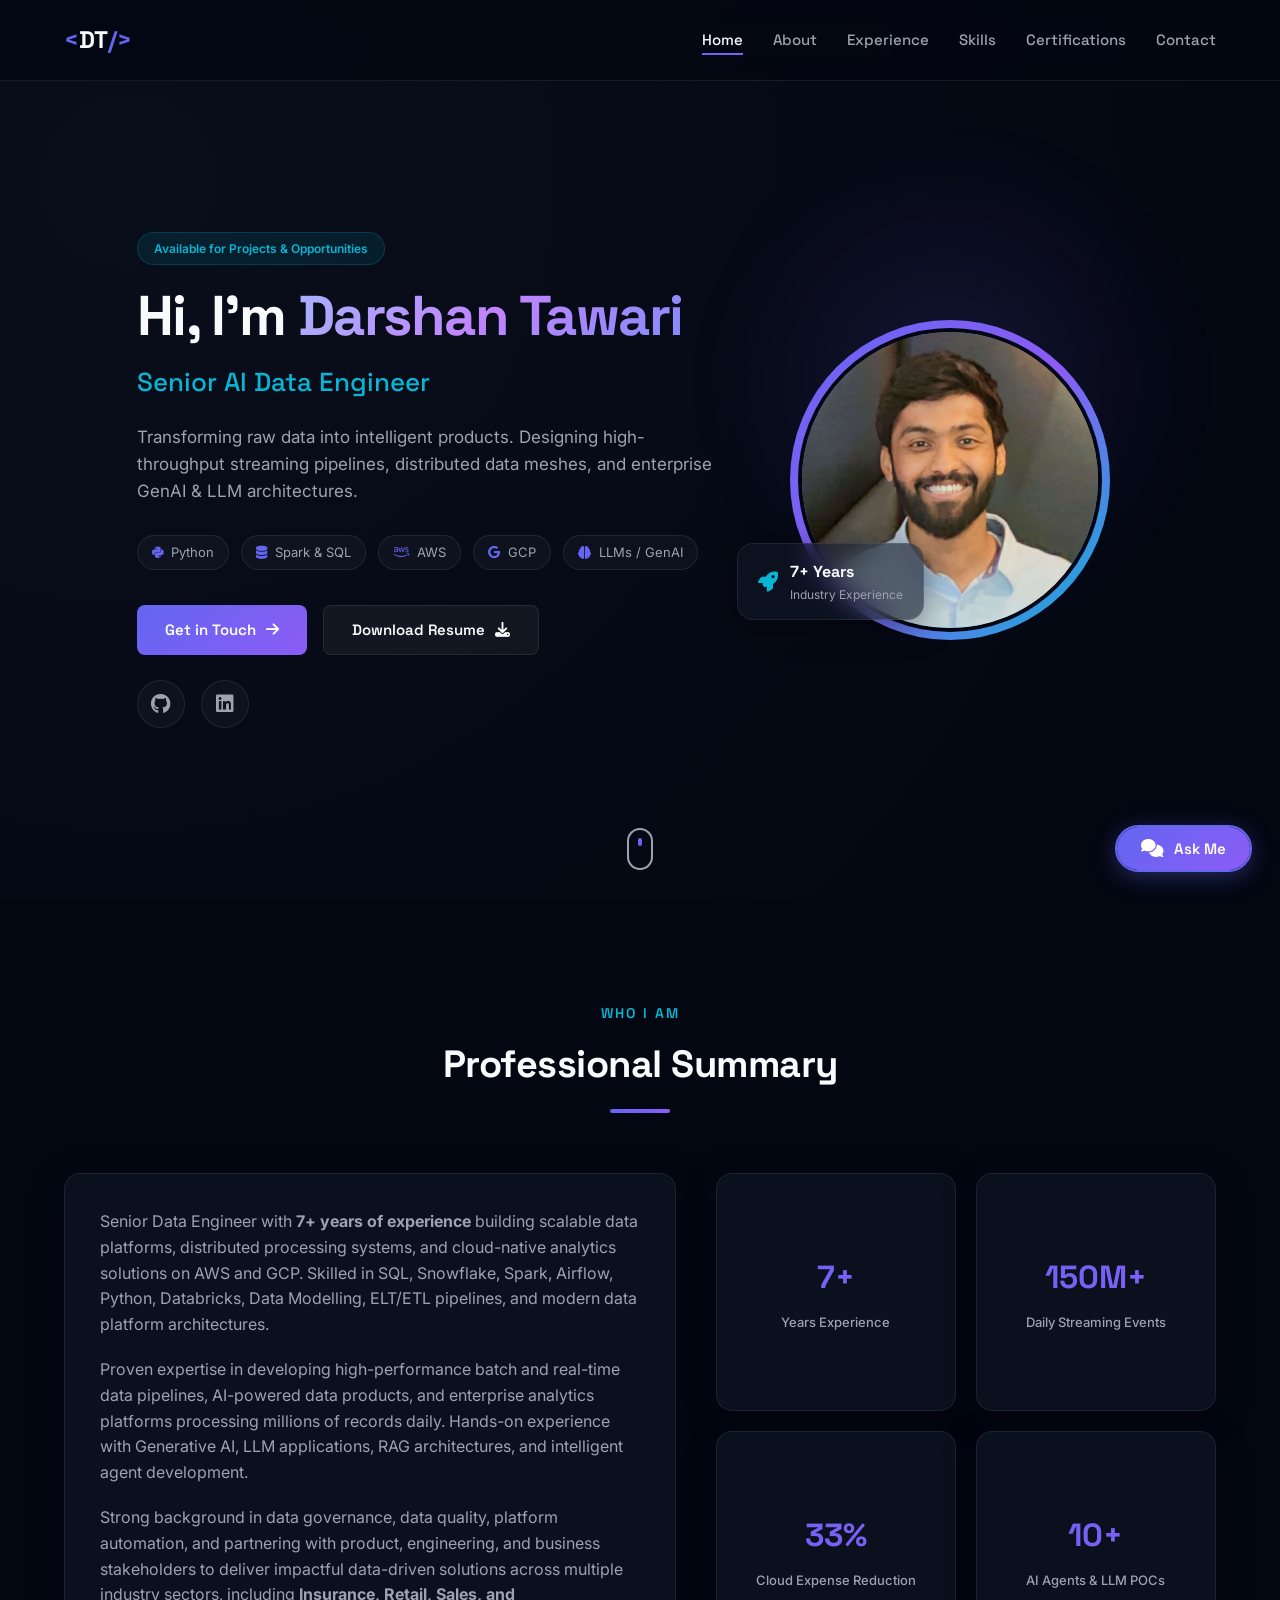
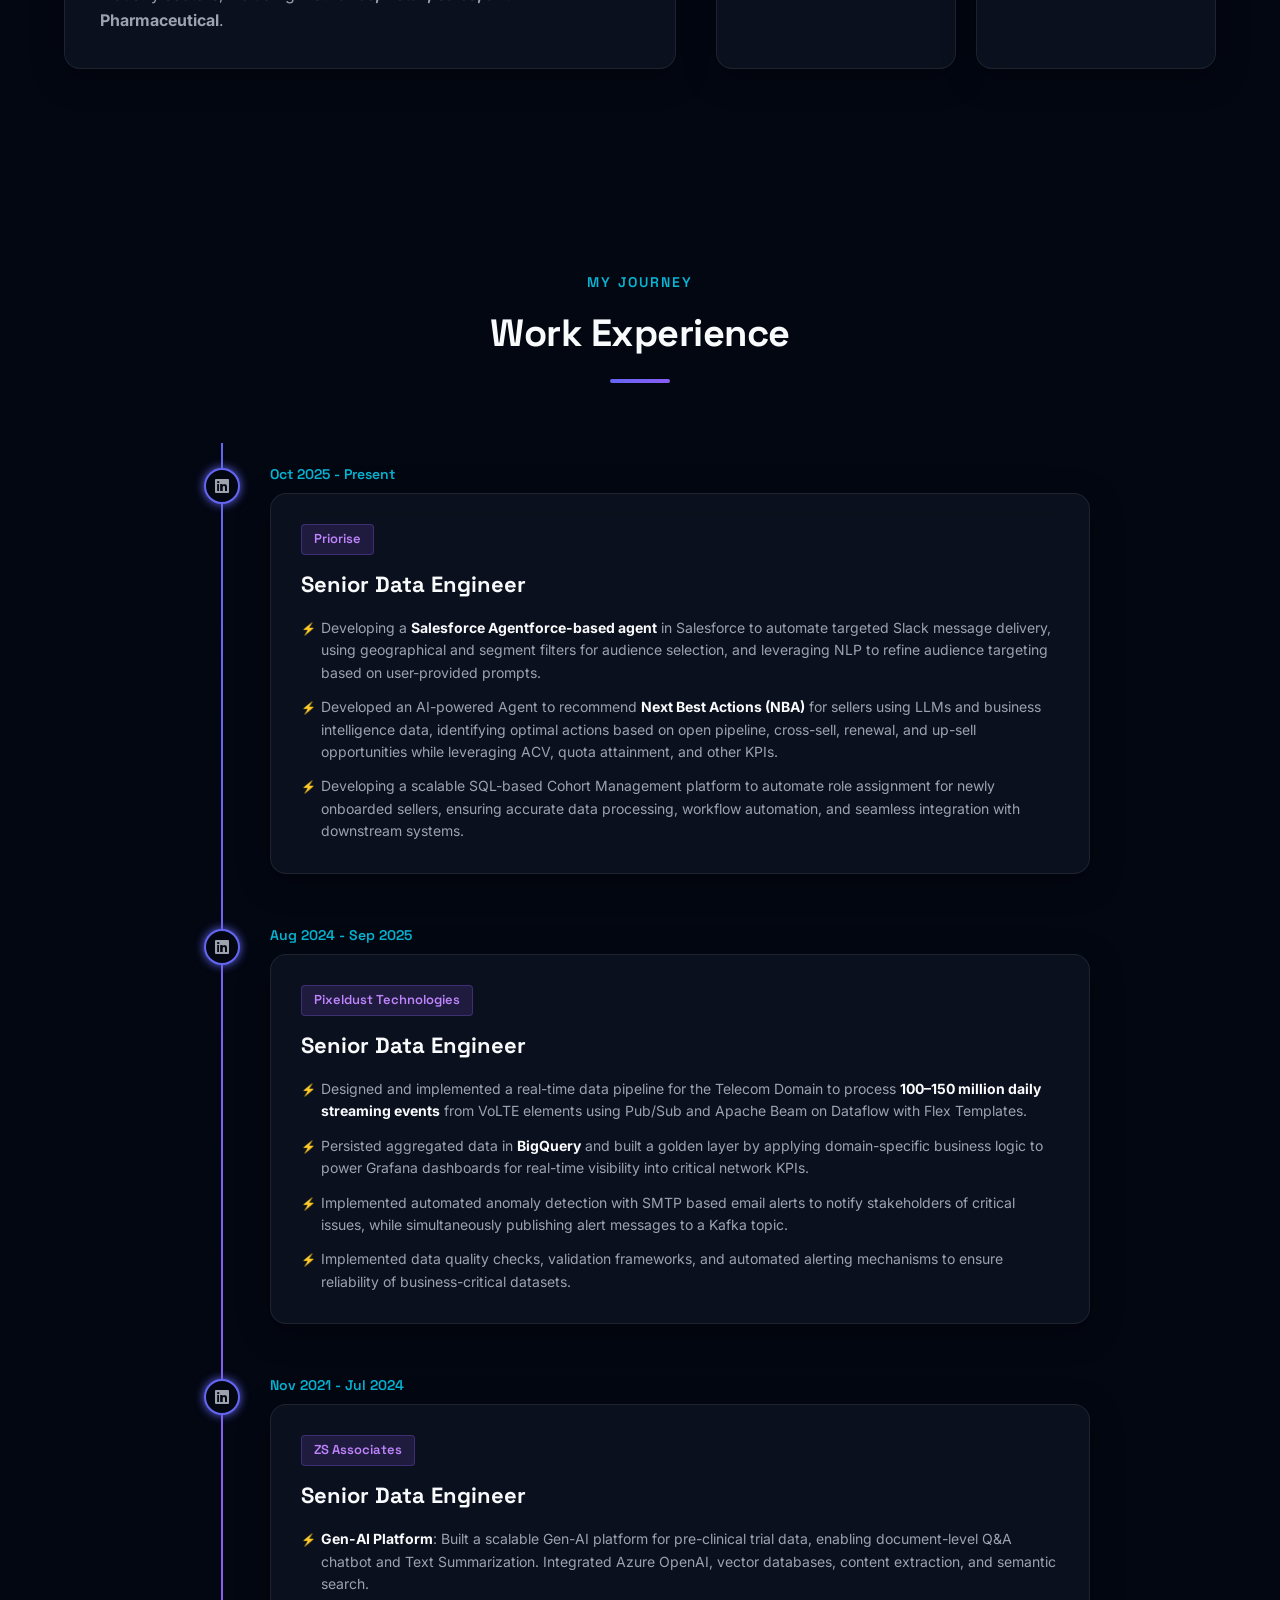
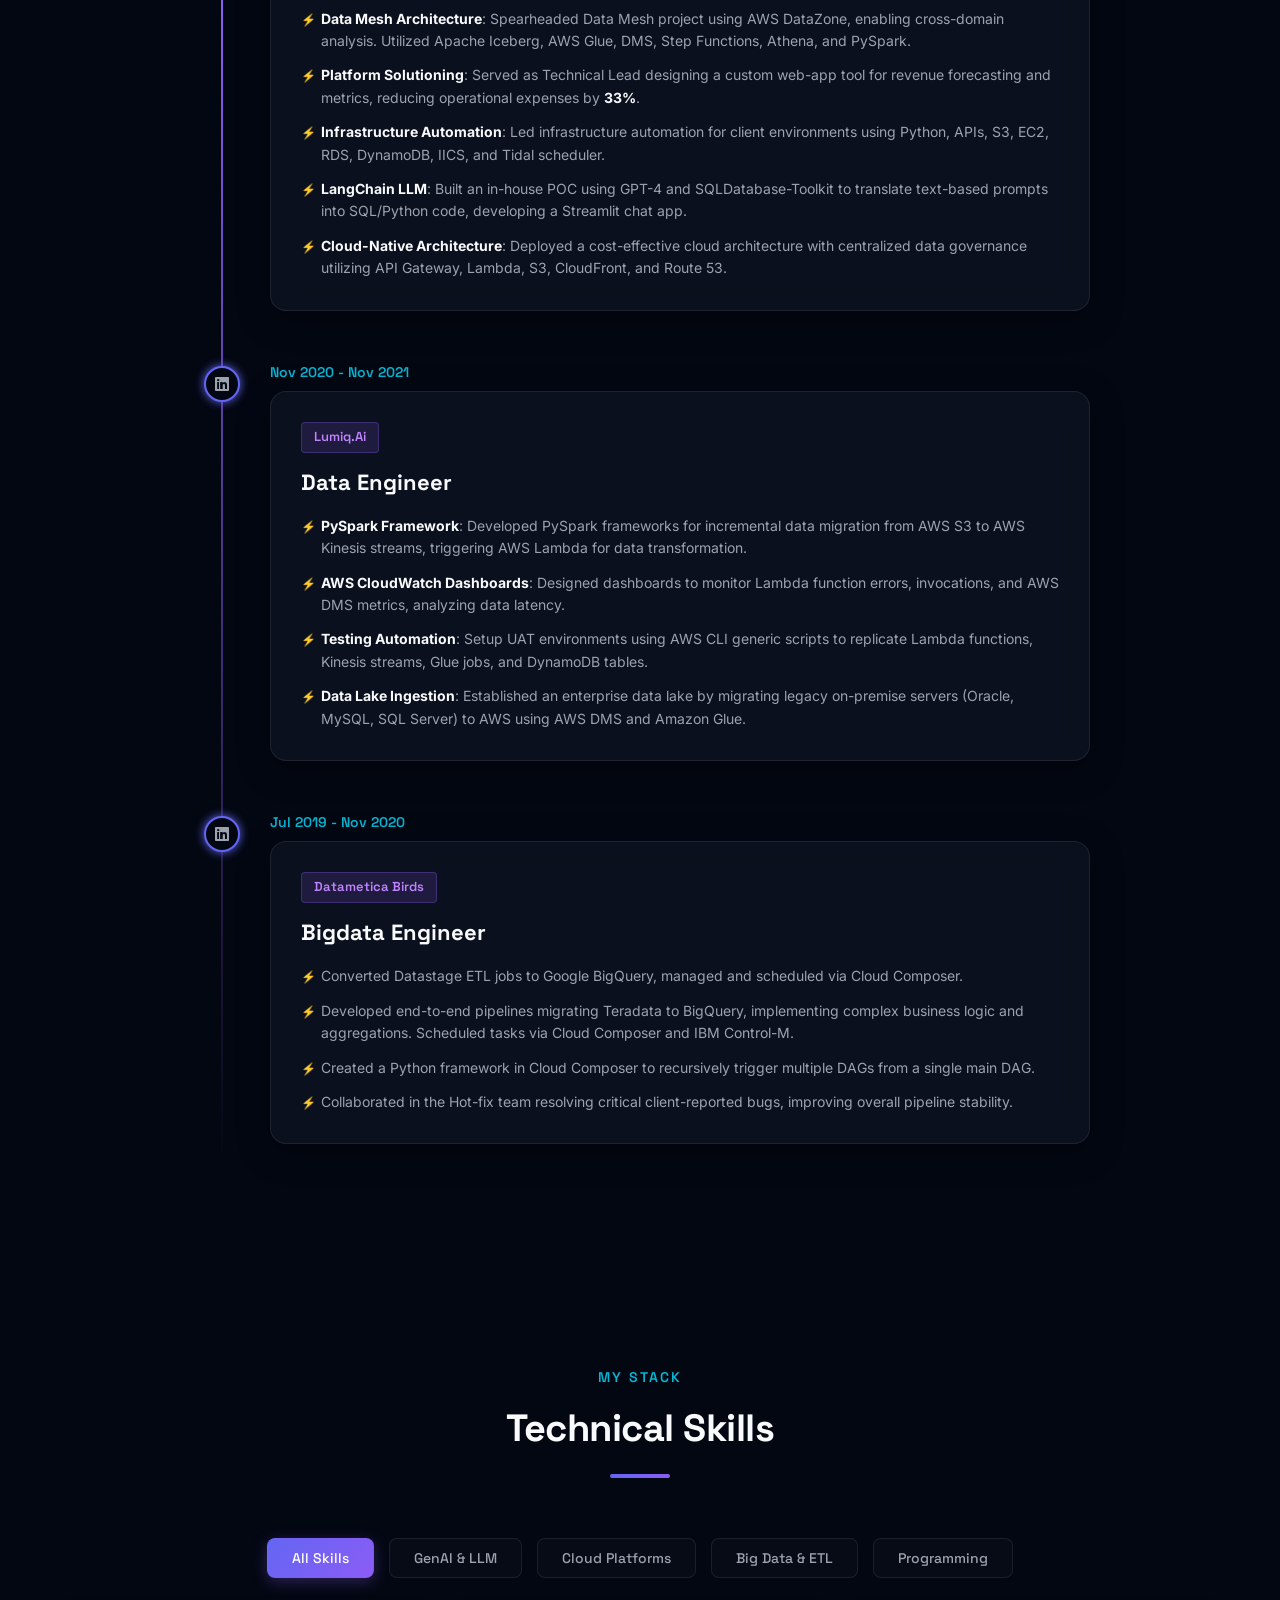
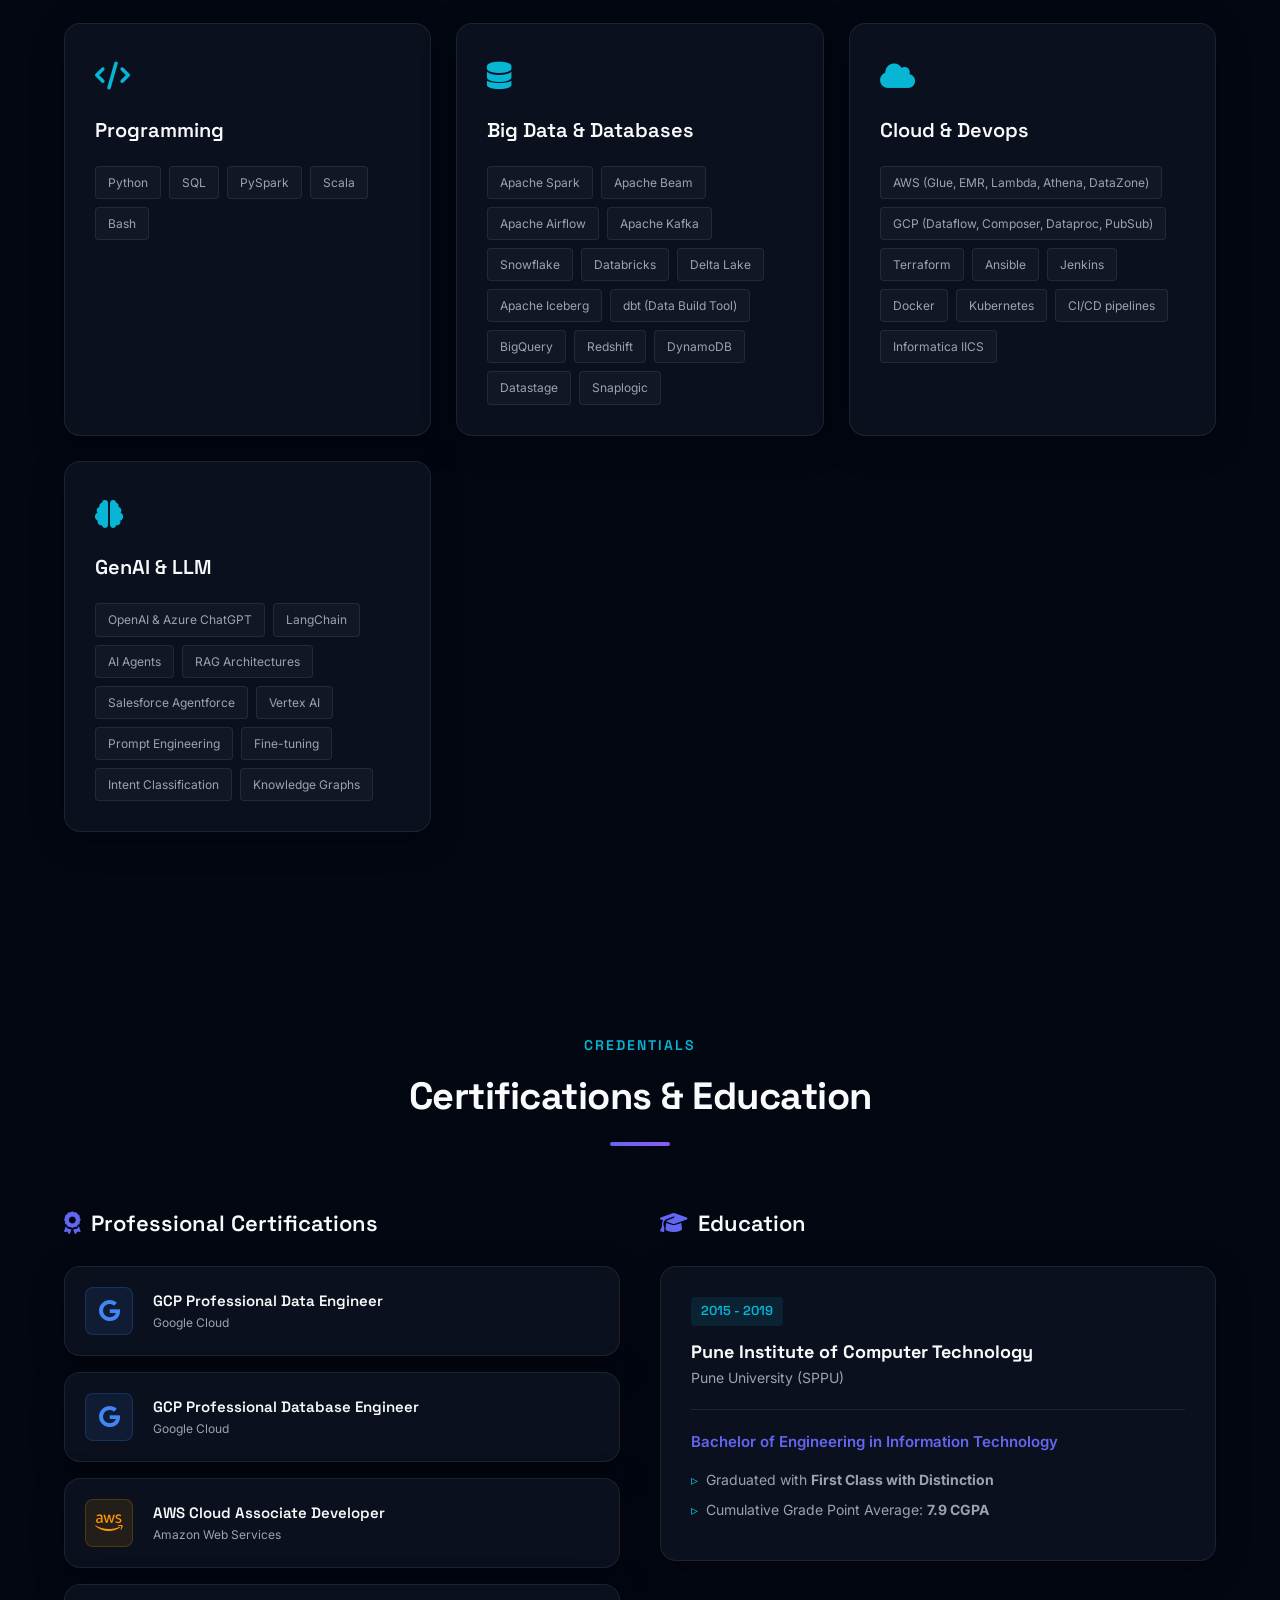
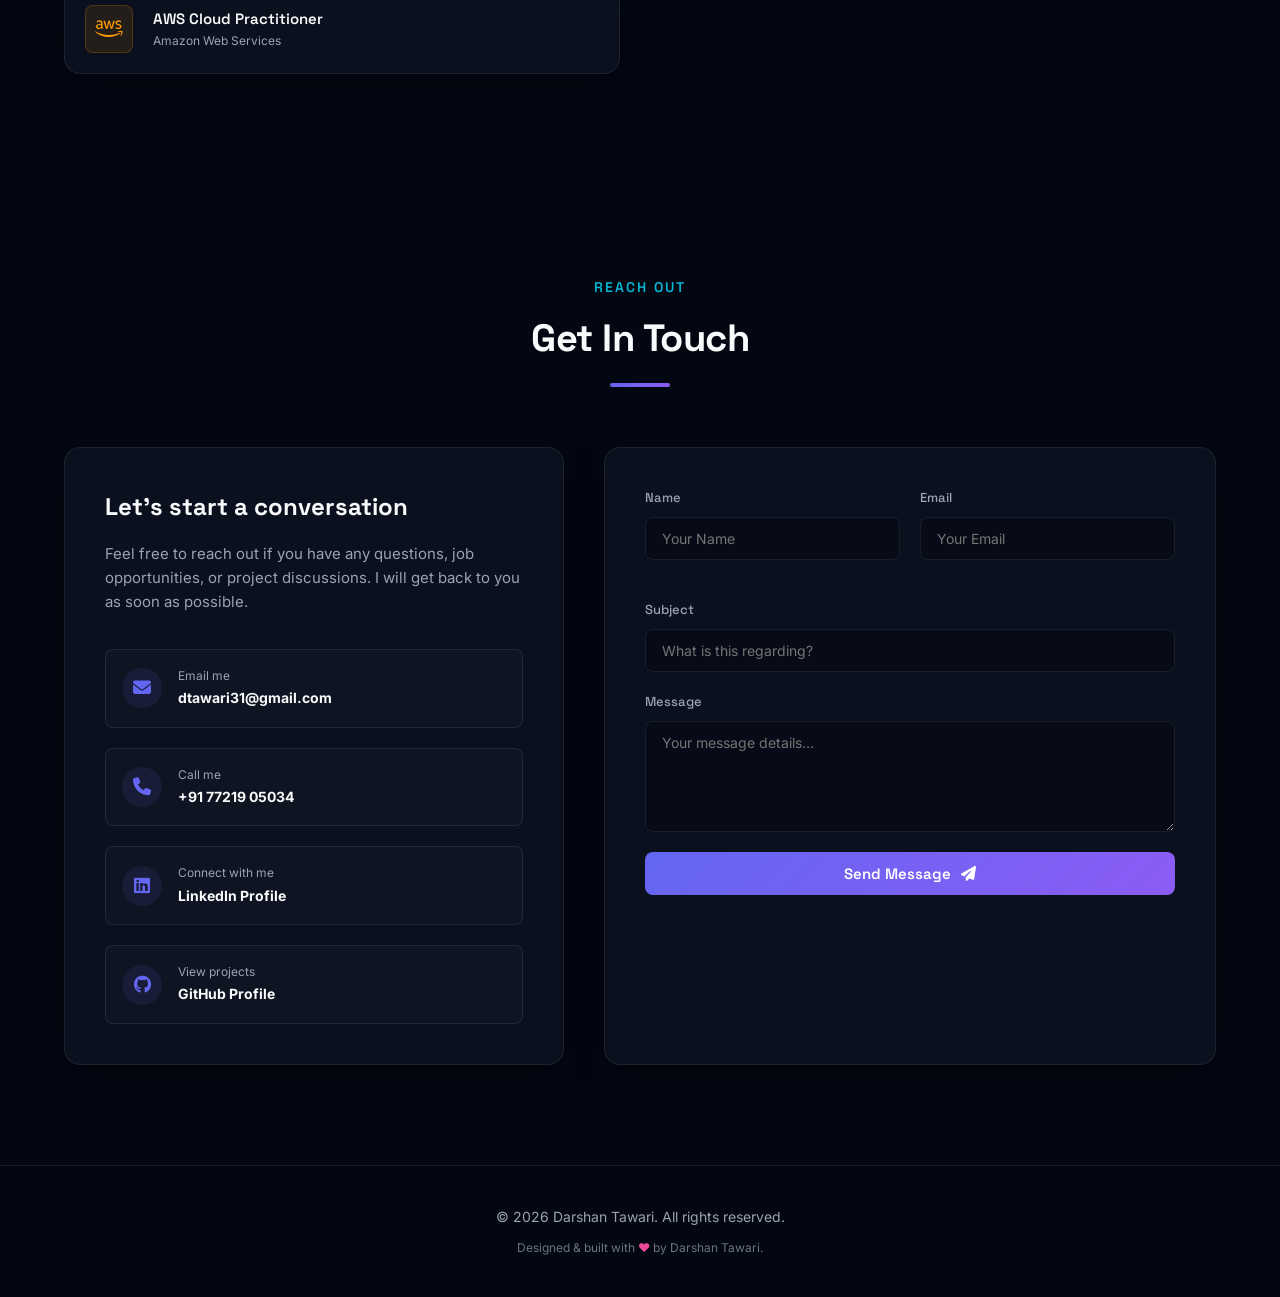
==== index.html @ ae44f12f "feat: Replace timeline dots with animated circular LinkedIn company links" ====
<!DOCTYPE html>
<html lang="en">
<head>
    <meta charset="UTF-8">
    <meta name="viewport" content="width=device-width, initial-scale=1.0">
    <meta name="description" content="Darshan Tawari - Senior AI Data Engineer portfolio. Specialized in Spark, SQL, Python, AWS, GCP, GenAI, and LLMs with 7+ years of experience.">
    <title>Darshan Tawari | Senior AI Data Engineer</title>
    <link rel="stylesheet" href="style.css">
    <!-- Google Fonts -->
    <link href="https://fonts.googleapis.com/css2?family=Space+Grotesk:wght@400;500;600;700&family=Inter:wght@300;400;500;600;700&display=swap" rel="stylesheet">
    <!-- Font Awesome Icons -->
    <link rel="stylesheet" href="https://cdnjs.cloudflare.com/ajax/libs/font-awesome/6.4.0/css/all.min.css">
</head>
<body class="dark-theme">
    <!-- Navigation -->
    <nav class="navbar" id="navbar">
        <div class="container nav-container">
            <a href="#home" class="logo">
                <span class="logo-accent">&lt;</span>DT<span class="logo-accent"> /&gt;</span>
            </a>
            <div class="nav-menu" id="navMenu">
                <ul class="nav-links">
                    <li><a href="#home" class="nav-link active">Home</a></li>
                    <li><a href="#about" class="nav-link">About</a></li>
                    <li><a href="#experience" class="nav-link">Experience</a></li>
                    <li><a href="#skills" class="nav-link">Skills</a></li>
                    <li><a href="#certifications" class="nav-link">Certifications</a></li>
                    <li><a href="#contact" class="nav-link">Contact</a></li>
                </ul>
            </div>
            <button class="mobile-nav-toggle" id="mobileNavToggle" aria-label="Toggle Navigation">
                <i class="fas fa-bars"></i>
            </button>
        </div>
    </nav>

    <!-- Hero Section -->
    <header id="home" class="hero-section">
        <div class="hero-bg-glow"></div>
        <div class="container hero-grid">
            <div class="hero-info">
                <span class="badge">Available for Projects & Opportunities</span>
                <h1 class="hero-title">
                    Hi, I'm <span class="gradient-text">Darshan Tawari</span>
                </h1>
                <h2 class="hero-subtitle">Senior AI Data Engineer</h2>
                <p class="hero-tagline">
                    Transforming raw data into intelligent products. Designing high-throughput streaming pipelines, distributed data meshes, and enterprise GenAI & LLM architectures.
                </p>
                <div class="tech-stack-ticker">
                    <span class="ticker-item"><i class="fab fa-python"></i> Python</span>
                    <span class="ticker-item"><i class="fas fa-database"></i> Spark & SQL</span>
                    <span class="ticker-item"><i class="fab fa-aws"></i> AWS</span>
                    <span class="ticker-item"><i class="fab fa-google"></i> GCP</span>
                    <span class="ticker-item"><i class="fas fa-brain"></i> LLMs / GenAI</span>
                </div>
                <div class="hero-actions">
                    <a href="#contact" class="btn btn-primary">Get in Touch <i class="fas fa-arrow-right"></i></a>
                    <a href="Darshan_Senior_Data_Engineer_Resume.pdf" class="btn btn-secondary" download>
                        Download Resume <i class="fas fa-download"></i>
                    </a>
                </div>
                <div class="hero-socials">
                    <a href="https://github.com/darshant31-dev" target="_blank" rel="noopener" aria-label="GitHub"><i class="fab fa-github"></i></a>
                    <a href="https://www.linkedin.com/in/dtawari31/" target="_blank" rel="noopener" aria-label="LinkedIn"><i class="fab fa-linkedin"></i></a>
                </div>
            </div>
            <div class="hero-visual">
                <div class="profile-image-container">
                    <div class="glowing-ring"></div>
                    <img src="Photo.jpg" alt="Darshan Tawari Profile Photo" class="profile-photo" onerror="this.style.display='none'; this.nextElementSibling.style.display='flex';">
                    <div class="profile-fallback" style="display:none;">
                        <span>DT</span>
                    </div>
                </div>
                <div class="stats-mini-card glass-card">
                    <i class="fas fa-rocket text-cyan"></i>
                    <div>
                        <h4>7+ Years</h4>
                        <p>Industry Experience</p>
                    </div>
                </div>
            </div>
        </div>
        <div class="scroll-indicator">
            <a href="#about" aria-label="Scroll Down">
                <span class="mouse">
                    <span class="wheel"></span>
                </span>
            </a>
        </div>
    </header>

    <!-- Summary / Stats Section -->
    <section id="about" class="section about-section">
        <div class="container">
            <div class="section-header">
                <span class="section-subtitle">Who I Am</span>
                <h2 class="section-title">Professional Summary</h2>
                <div class="underline"></div>
            </div>
            
            <div class="about-grid">
                <div class="about-text glass-card">
                    <p>
                        Senior Data Engineer with <strong>7+ years of experience</strong> building scalable data platforms, distributed processing systems, and cloud-native analytics solutions on AWS and GCP. Skilled in SQL, Snowflake, Spark, Airflow, Python, Databricks, Data Modelling, ELT/ETL pipelines, and modern data platform architectures.
                    </p>
                    <p>
                        Proven expertise in developing high-performance batch and real-time data pipelines, AI-powered data products, and enterprise analytics platforms processing millions of records daily. Hands-on experience with Generative AI, LLM applications, RAG architectures, and intelligent agent development.
                    </p>
                    <p>
                        Strong background in data governance, data quality, platform automation, and partnering with product, engineering, and business stakeholders to deliver impactful data-driven solutions across multiple industry sectors, including <strong>Insurance, Retail, Sales, and Pharmaceutical</strong>.
                    </p>
                </div>
                
                <div class="stats-grid">
                    <div class="stat-card glass-card">
                        <h3>7+</h3>
                        <p>Years Experience</p>
                    </div>
                    <div class="stat-card glass-card">
                        <h3>150M+</h3>
                        <p>Daily Streaming Events</p>
                    </div>
                    <div class="stat-card glass-card">
                        <h3>33%</h3>
                        <p>Cloud Expense Reduction</p>
                    </div>
                    <div class="stat-card glass-card">
                        <h3>10+</h3>
                        <p>AI Agents & LLM POCs</p>
                    </div>
                </div>
            </div>
        </div>
    </section>

    <!-- Chatbot moved to floating widget -->

    <!-- Experience Section -->
    <section id="experience" class="section experience-section">
        <div class="container">
            <div class="section-header">
                <span class="section-subtitle">My Journey</span>
                <h2 class="section-title">Work Experience</h2>
                <div class="underline"></div>
            </div>

            <div class="timeline">
                <!-- Timeline Item 1 -->
                <div class="timeline-item">
                    <a href="https://www.linkedin.com/company/letspriorise/" target="_blank" rel="noopener" class="timeline-dot-linkedin" aria-label="Priorise LinkedIn">
                        <i class="fab fa-linkedin"></i>
                    </a>
                    <div class="timeline-date">Oct 2025 - Present</div>
                    <div class="timeline-content glass-card">
                        <span class="company-badge">Priorise</span>
                        <h3 class="role-title">Senior Data Engineer</h3>
                        <ul class="role-highlights">
                            <li>Developing a <strong>Salesforce Agentforce-based agent</strong> in Salesforce to automate targeted Slack message delivery, using geographical and segment filters for audience selection, and leveraging NLP to refine audience targeting based on user-provided prompts.</li>
                            <li>Developed an AI-powered Agent to recommend <strong>Next Best Actions (NBA)</strong> for sellers using LLMs and business intelligence data, identifying optimal actions based on open pipeline, cross-sell, renewal, and up-sell opportunities while leveraging ACV, quota attainment, and other KPIs.</li>
                            <li>Developing a scalable SQL-based Cohort Management platform to automate role assignment for newly onboarded sellers, ensuring accurate data processing, workflow automation, and seamless integration with downstream systems.</li>
                        </ul>
                    </div>
                </div>

                <!-- Timeline Item 2 -->
                <div class="timeline-item">
                    <a href="https://www.linkedin.com/company/pixeldust-tech/" target="_blank" rel="noopener" class="timeline-dot-linkedin" aria-label="Pixeldust Technologies LinkedIn">
                        <i class="fab fa-linkedin"></i>
                    </a>
                    <div class="timeline-date">Aug 2024 - Sep 2025</div>
                    <div class="timeline-content glass-card">
                        <span class="company-badge">Pixeldust Technologies</span>
                        <h3 class="role-title">Senior Data Engineer</h3>
                        <ul class="role-highlights">
                            <li>Designed and implemented a real-time data pipeline for the Telecom Domain to process <strong>100–150 million daily streaming events</strong> from VoLTE elements using Pub/Sub and Apache Beam on Dataflow with Flex Templates.</li>
                            <li>Persisted aggregated data in <strong>BigQuery</strong> and built a golden layer by applying domain-specific business logic to power Grafana dashboards for real-time visibility into critical network KPIs.</li>
                            <li>Implemented automated anomaly detection with SMTP based email alerts to notify stakeholders of critical issues, while simultaneously publishing alert messages to a Kafka topic.</li>
                            <li>Implemented data quality checks, validation frameworks, and automated alerting mechanisms to ensure reliability of business-critical datasets.</li>
                        </ul>
                    </div>
                </div>

                <!-- Timeline Item 3 -->
                <div class="timeline-item">
                    <a href="https://www.linkedin.com/company/zs-associates/" target="_blank" rel="noopener" class="timeline-dot-linkedin" aria-label="ZS Associates LinkedIn">
                        <i class="fab fa-linkedin"></i>
                    </a>
                    <div class="timeline-date">Nov 2021 - Jul 2024</div>
                    <div class="timeline-content glass-card">
                        <span class="company-badge">ZS Associates</span>
                        <h3 class="role-title">Senior Data Engineer</h3>
                        <ul class="role-highlights">
                            <li><strong>Gen-AI Platform</strong>: Built a scalable Gen-AI platform for pre-clinical trial data, enabling document-level Q&A chatbot and Text Summarization. Integrated Azure OpenAI, vector databases, content extraction, and semantic search.</li>
                            <li><strong>Data Mesh Architecture</strong>: Spearheaded Data Mesh project using AWS DataZone, enabling cross-domain analysis. Utilized Apache Iceberg, AWS Glue, DMS, Step Functions, Athena, and PySpark.</li>
                            <li><strong>Platform Solutioning</strong>: Served as Technical Lead designing a custom web-app tool for revenue forecasting and metrics, reducing operational expenses by <strong>33%</strong>.</li>
                            <li><strong>Infrastructure Automation</strong>: Led infrastructure automation for client environments using Python, APIs, S3, EC2, RDS, DynamoDB, IICS, and Tidal scheduler.</li>
                            <li><strong>LangChain LLM</strong>: Built an in-house POC using GPT-4 and SQLDatabase-Toolkit to translate text-based prompts into SQL/Python code, developing a Streamlit chat app.</li>
                            <li><strong>Cloud-Native Architecture</strong>: Deployed a cost-effective cloud architecture with centralized data governance utilizing API Gateway, Lambda, S3, CloudFront, and Route 53.</li>
                        </ul>
                    </div>
                </div>

                <!-- Timeline Item 4 -->
                <div class="timeline-item">
                    <a href="https://www.linkedin.com/company/lumiqai/" target="_blank" rel="noopener" class="timeline-dot-linkedin" aria-label="Lumiq.Ai LinkedIn">
                        <i class="fab fa-linkedin"></i>
                    </a>
                    <div class="timeline-date">Nov 2020 - Nov 2021</div>
                    <div class="timeline-content glass-card">
                        <span class="company-badge">Lumiq.Ai</span>
                        <h3 class="role-title">Data Engineer</h3>
                        <ul class="role-highlights">
                            <li><strong>PySpark Framework</strong>: Developed PySpark frameworks for incremental data migration from AWS S3 to AWS Kinesis streams, triggering AWS Lambda for data transformation.</li>
                            <li><strong>AWS CloudWatch Dashboards</strong>: Designed dashboards to monitor Lambda function errors, invocations, and AWS DMS metrics, analyzing data latency.</li>
                            <li><strong>Testing Automation</strong>: Setup UAT environments using AWS CLI generic scripts to replicate Lambda functions, Kinesis streams, Glue jobs, and DynamoDB tables.</li>
                            <li><strong>Data Lake Ingestion</strong>: Established an enterprise data lake by migrating legacy on-premise servers (Oracle, MySQL, SQL Server) to AWS using AWS DMS and Amazon Glue.</li>
                        </ul>
                    </div>
                </div>

                <!-- Timeline Item 5 -->
                <div class="timeline-item">
                    <a href="https://www.linkedin.com/company/datametica-birds/" target="_blank" rel="noopener" class="timeline-dot-linkedin" aria-label="Datametica Birds LinkedIn">
                        <i class="fab fa-linkedin"></i>
                    </a>
                    <div class="timeline-date">Jul 2019 - Nov 2020</div>
                    <div class="timeline-content glass-card">
                        <span class="company-badge">Datametica Birds</span>
                        <h3 class="role-title">Bigdata Engineer</h3>
                        <ul class="role-highlights">
                            <li>Converted Datastage ETL jobs to Google BigQuery, managed and scheduled via Cloud Composer.</li>
                            <li>Developed end-to-end pipelines migrating Teradata to BigQuery, implementing complex business logic and aggregations. Scheduled tasks via Cloud Composer and IBM Control-M.</li>
                            <li>Created a Python framework in Cloud Composer to recursively trigger multiple DAGs from a single main DAG.</li>
                            <li>Collaborated in the Hot-fix team resolving critical client-reported bugs, improving overall pipeline stability.</li>
                        </ul>
                    </div>
                </div>
            </div>
        </div>
    </section>

    <!-- Skills Section -->
    <section id="skills" class="section skills-section">
        <div class="container">
            <div class="section-header">
                <span class="section-subtitle">My Stack</span>
                <h2 class="section-title">Technical Skills</h2>
                <div class="underline"></div>
            </div>

            <!-- Tab Buttons -->
            <div class="skills-tab-nav">
                <button class="tab-btn active" data-tab="all">All Skills</button>
                <button class="tab-btn" data-tab="genai">GenAI & LLM</button>
                <button class="tab-btn" data-tab="cloud">Cloud Platforms</button>
                <button class="tab-btn" data-tab="bigdata">Big Data & ETL</button>
                <button class="tab-btn" data-tab="programming">Programming</button>
            </div>

            <!-- Skills Grid -->
            <div class="skills-tab-content">
                <!-- Group 1: Programming -->
                <div class="skill-category-card glass-card" data-category="programming">
                    <div class="card-icon"><i class="fas fa-code"></i></div>
                    <h3>Programming</h3>
                    <div class="skill-tags">
                        <span class="skill-tag">Python</span>
                        <span class="skill-tag">SQL</span>
                        <span class="skill-tag">PySpark</span>
                        <span class="skill-tag">Scala</span>
                        <span class="skill-tag">Bash</span>
                    </div>
                </div>

                <!-- Group 2: Big Data & ETL -->
                <div class="skill-category-card glass-card" data-category="bigdata">
                    <div class="card-icon"><i class="fas fa-database"></i></div>
                    <h3>Big Data & Databases</h3>
                    <div class="skill-tags">
                        <span class="skill-tag">Apache Spark</span>
                        <span class="skill-tag">Apache Beam</span>
                        <span class="skill-tag">Apache Airflow</span>
                        <span class="skill-tag">Apache Kafka</span>
                        <span class="skill-tag">Snowflake</span>
                        <span class="skill-tag">Databricks</span>
                        <span class="skill-tag">Delta Lake</span>
                        <span class="skill-tag">Apache Iceberg</span>
                        <span class="skill-tag">dbt (Data Build Tool)</span>
                        <span class="skill-tag">BigQuery</span>
                        <span class="skill-tag">Redshift</span>
                        <span class="skill-tag">DynamoDB</span>
                        <span class="skill-tag">Datastage</span>
                        <span class="skill-tag">Snaplogic</span>
                    </div>
                </div>

                <!-- Group 3: Cloud Platforms -->
                <div class="skill-category-card glass-card" data-category="cloud">
                    <div class="card-icon"><i class="fas fa-cloud"></i></div>
                    <h3>Cloud & Devops</h3>
                    <div class="skill-tags">
                        <span class="skill-tag">AWS (Glue, EMR, Lambda, Athena, DataZone)</span>
                        <span class="skill-tag">GCP (Dataflow, Composer, Dataproc, PubSub)</span>
                        <span class="skill-tag">Terraform</span>
                        <span class="skill-tag">Ansible</span>
                        <span class="skill-tag">Jenkins</span>
                        <span class="skill-tag">Docker</span>
                        <span class="skill-tag">Kubernetes</span>
                        <span class="skill-tag">CI/CD pipelines</span>
                        <span class="skill-tag">Informatica IICS</span>
                    </div>
                </div>

                <!-- Group 4: GenAI & LLM -->
                <div class="skill-category-card glass-card" data-category="genai">
                    <div class="card-icon"><i class="fas fa-brain"></i></div>
                    <h3>GenAI & LLM</h3>
                    <div class="skill-tags">
                        <span class="skill-tag">OpenAI & Azure ChatGPT</span>
                        <span class="skill-tag">LangChain</span>
                        <span class="skill-tag">AI Agents</span>
                        <span class="skill-tag">RAG Architectures</span>
                        <span class="skill-tag">Salesforce Agentforce</span>
                        <span class="skill-tag">Vertex AI</span>
                        <span class="skill-tag">Prompt Engineering</span>
                        <span class="skill-tag">Fine-tuning</span>
                        <span class="skill-tag">Intent Classification</span>
                        <span class="skill-tag">Knowledge Graphs</span>
                    </div>
                </div>
            </div>
        </div>
    </section>

    <!-- Certifications & Education Section -->
    <section id="certifications" class="section cert-edu-section">
        <div class="container">
            <div class="section-header">
                <span class="section-subtitle">Credentials</span>
                <h2 class="section-title">Certifications & Education</h2>
                <div class="underline"></div>
            </div>

            <div class="cert-edu-grid">
                <!-- Certifications Column -->
                <div class="cert-column">
                    <h3 class="sub-title"><i class="fas fa-award"></i> Professional Certifications</h3>
                    <div class="cert-list">
                        <div class="cert-item glass-card">
                            <div class="cert-icon-wrapper gcp">
                                <i class="fab fa-google"></i>
                            </div>
                            <div class="cert-info">
                                <h4>GCP Professional Data Engineer</h4>
                                <p>Google Cloud</p>
                            </div>
                        </div>
                        <div class="cert-item glass-card">
                            <div class="cert-icon-wrapper gcp">
                                <i class="fab fa-google"></i>
                            </div>
                            <div class="cert-info">
                                <h4>GCP Professional Database Engineer</h4>
                                <p>Google Cloud</p>
                            </div>
                        </div>
                        <div class="cert-item glass-card">
                            <div class="cert-icon-wrapper aws">
                                <i class="fab fa-aws"></i>
                            </div>
                            <div class="cert-info">
                                <h4>AWS Cloud Associate Developer</h4>
                                <p>Amazon Web Services</p>
                            </div>
                        </div>
                        <div class="cert-item glass-card">
                            <div class="cert-icon-wrapper aws">
                                <i class="fab fa-aws"></i>
                            </div>
                            <div class="cert-info">
                                <h4>AWS Cloud Practitioner</h4>
                                <p>Amazon Web Services</p>
                            </div>
                        </div>
                    </div>
                </div>

                <!-- Education Column -->
                <div class="edu-column">
                    <h3 class="sub-title"><i class="fas fa-graduation-cap"></i> Education</h3>
                    <div class="edu-card glass-card">
                        <div class="edu-header">
                            <span class="edu-duration">2015 - 2019</span>
                            <h4>Pune Institute of Computer Technology</h4>
                            <p class="university">Pune University (SPPU)</p>
                        </div>
                        <div class="edu-body">
                            <p class="degree">Bachelor of Engineering in Information Technology</p>
                            <ul class="edu-details">
                                <li>Graduated with <strong>First Class with Distinction</strong></li>
                                <li>Cumulative Grade Point Average: <strong>7.9 CGPA</strong></li>
                            </ul>
                        </div>
                    </div>
                </div>
            </div>
        </div>
    </section>

    <!-- Contact Section -->
    <section id="contact" class="section contact-section">
        <div class="container">
            <div class="section-header">
                <span class="section-subtitle">Reach Out</span>
                <h2 class="section-title">Get In Touch</h2>
                <div class="underline"></div>
            </div>

            <div class="contact-grid">
                <div class="contact-info-panel glass-card">
                    <h3>Let's start a conversation</h3>
                    <p>Feel free to reach out if you have any questions, job opportunities, or project discussions. I will get back to you as soon as possible.</p>
                    
                    <div class="contact-details">
                        <a href="mailto:dtawari31@gmail.com" class="contact-card-item">
                            <i class="fas fa-envelope"></i>
                            <div>
                                <span>Email me</span>
                                <strong>dtawari31@gmail.com</strong>
                            </div>
                        </a>
                        <a href="tel:+917721905034" class="contact-card-item">
                            <i class="fas fa-phone"></i>
                            <div>
                                <span>Call me</span>
                                <strong>+91 77219 05034</strong>
                            </div>
                        </a>
                        <a href="https://www.linkedin.com/in/dtawari31/" target="_blank" rel="noopener" class="contact-card-item">
                            <i class="fab fa-linkedin"></i>
                            <div>
                                <span>Connect with me</span>
                                <strong>LinkedIn Profile</strong>
                            </div>
                        </a>
                        <a href="https://github.com/darshant31-dev" target="_blank" rel="noopener" class="contact-card-item">
                            <i class="fab fa-github"></i>
                            <div>
                                <span>View projects</span>
                                <strong>GitHub Profile</strong>
                            </div>
                        </a>
                    </div>
                </div>

                <div class="contact-form-panel glass-card">
                    <form id="contactForm" action="https://formsubmit.co/dtawari31@gmail.com" method="POST">
                        <div class="form-row">
                            <div class="form-group">
                                <label for="formName">Name</label>
                                <input type="text" id="formName" name="name" required placeholder="Your Name">
                            </div>
                            <div class="form-group">
                                <label for="formEmail">Email</label>
                                <input type="email" id="formEmail" name="email" required placeholder="Your Email">
                            </div>
                        </div>
                        <div class="form-group">
                            <label for="formSubject">Subject</label>
                            <input type="text" id="formSubject" name="subject" required placeholder="What is this regarding?">
                        </div>
                        <div class="form-group">
                            <label for="formMessage">Message</label>
                            <textarea id="formMessage" name="message" rows="5" required placeholder="Your message details..."></textarea>
                        </div>
                        <button type="submit" class="btn btn-primary btn-submit">
                            Send Message <i class="fas fa-paper-plane"></i>
                        </button>
                    </form>
                </div>
            </div>
        </div>
    </section>

    <!-- Footer -->
    <footer class="footer">
        <div class="container footer-content">
            <p>&copy; 2026 Darshan Tawari. All rights reserved.</p>
            <p class="footer-subtext">Designed & built with <span class="heart">&hearts;</span> by Darshan Tawari.</p>
        </div>
    </footer>

    <!-- Floating Chatbot Widget -->
    <div class="chatbot-widget" id="chatbotWidget">
        <button class="chatbot-trigger" id="chatbotTrigger" aria-label="Open Chatbot">
            <span class="pulse-ring"></span>
            <i class="fas fa-comments"></i>
            <span class="trigger-text">Ask Me</span>
        </button>
        
        <div class="chatbot-window glass-card" id="chatbotWindow">
            <div class="chatbot-window-header">
                <div class="agent-avatar-mini">
                    <i class="fas fa-robot"></i>
                    <span class="status-indicator online"></span>
                </div>
                <div class="agent-info-mini">
                    <h3>DT-Agent</h3>
                    <p>AI Assistant • Online</p>
                </div>
                <button class="chat-close-btn" id="chatCloseBtn" aria-label="Close Chat">&times;</button>
            </div>
            <div class="chatbot-messages" id="chatMessages">
                <div class="message system-message">
                    <p>Hello! I am Darshan's portfolio AI assistant. Ask me anything about his technical stack, work experience, or background!</p>
                </div>
            </div>
            <div class="chatbot-suggestions">
                <button class="suggest-btn" data-question="Tell me about Darshan's GenAI / LLM projects.">GenAI & LLM Projects</button>
                <button class="suggest-btn" data-question="What did he do at Priorise?">Work at Priorise</button>
                <button class="suggest-btn" data-question="What cloud platforms does he specialize in?">Cloud Stack</button>
            </div>
            <form class="chatbot-input-area" id="chatForm">
                <input type="text" id="chatInput" placeholder="Ask me anything..." autocomplete="off">
                <button type="submit" class="chat-submit-btn" aria-label="Send Message"><i class="fas fa-paper-plane"></i></button>
            </form>
        </div>
    </div>

    <!-- JavaScript code -->
    <script src="script.js"></script>
</body>
</html>
---- style.css ----
/* Design Tokens & Variables */
:root {
    --bg-darker: #030712;
    --bg-dark: #0b0f19;
    --bg-card: rgba(17, 24, 39, 0.6);
    --bg-card-hover: rgba(31, 41, 55, 0.7);
    --border-color: rgba(255, 255, 255, 0.08);
    --border-hover: rgba(99, 102, 241, 0.3);
    
    --text-primary: #f9fafb;
    --text-secondary: #9ca3af;
    --text-muted: #6b7280;
    
    --primary-indigo: #6366f1;
    --secondary-purple: #8b5cf6;
    --accent-cyan: #06b6d4;
    --accent-pink: #ec4899;
    
    --gradient-primary: linear-gradient(135deg, var(--primary-indigo), var(--secondary-purple));
    --gradient-accent: linear-gradient(135deg, var(--accent-cyan), var(--primary-indigo));
    --gradient-text: linear-gradient(135deg, #a5b4fc, #c084fc, #818cf8);
    --card-shadow: 0 8px 32px 0 rgba(0, 0, 0, 0.37);
    --transition-smooth: all 0.4s cubic-bezier(0.16, 1, 0.3, 1);
}

/* Base Styles & Resets */
* {
    margin: 0;
    padding: 0;
    box-sizing: border-box;
}

html {
    scroll-behavior: smooth;
    scroll-padding-top: 80px;
}

body {
    font-family: 'Inter', -apple-system, BlinkMacSystemFont, "Segoe UI", Roboto, Helvetica, Arial, sans-serif;
    background-color: var(--bg-darker);
    color: var(--text-primary);
    line-height: 1.6;
    overflow-x: hidden;
}

.container {
    max-width: 1200px;
    margin: 0 auto;
    padding: 0 24px;
}

/* Scrollbar Customization */
::-webkit-scrollbar {
    width: 10px;
}
::-webkit-scrollbar-track {
    background: var(--bg-darker);
}
::-webkit-scrollbar-thumb {
    background: #1f2937;
    border-radius: 5px;
}
::-webkit-scrollbar-thumb:hover {
    background: var(--primary-indigo);
}

/* Common Components */
.section {
    padding: 100px 0;
    position: relative;
}

.section-header {
    text-align: center;
    margin-bottom: 60px;
}

.section-subtitle {
    font-family: 'Space Grotesk', sans-serif;
    color: var(--accent-cyan);
    font-size: 14px;
    font-weight: 600;
    text-transform: uppercase;
    letter-spacing: 2px;
}

.section-title {
    font-family: 'Space Grotesk', sans-serif;
    font-size: 38px;
    font-weight: 700;
    margin-top: 8px;
    letter-spacing: -0.5px;
}

.underline {
    width: 60px;
    height: 4px;
    background: var(--gradient-primary);
    margin: 15px auto 0;
    border-radius: 2px;
}

.section-desc {
    max-width: 700px;
    margin: -30px auto 50px;
    text-align: center;
    color: var(--text-secondary);
    font-size: 16px;
}

/* Glassmorphism Cards */
.glass-card {
    background: var(--bg-card);
    backdrop-filter: blur(12px);
    -webkit-backdrop-filter: blur(12px);
    border: 1px solid var(--border-color);
    border-radius: 16px;
    box-shadow: var(--card-shadow);
    transition: var(--transition-smooth);
}

.glass-card:hover {
    border-color: var(--border-hover);
    transform: translateY(-5px);
    box-shadow: 0 12px 40px 0 rgba(99, 102, 241, 0.15);
}

/* Buttons */
.btn {
    display: inline-flex;
    align-items: center;
    gap: 10px;
    padding: 12px 28px;
    font-family: 'Space Grotesk', sans-serif;
    font-weight: 600;
    font-size: 15px;
    border-radius: 8px;
    text-decoration: none;
    transition: var(--transition-smooth);
    cursor: pointer;
}

.btn-primary {
    background: var(--gradient-primary);
    color: #fff;
    border: none;
}

.btn-primary:hover {
    transform: translateY(-2px);
    box-shadow: 0 8px 25px rgba(139, 92, 246, 0.4);
}

.btn-secondary {
    background: rgba(255, 255, 255, 0.05);
    color: var(--text-primary);
    border: 1px solid var(--border-color);
}

.btn-secondary:hover {
    background: rgba(255, 255, 255, 0.1);
    border-color: var(--primary-indigo);
    transform: translateY(-2px);
}

.gradient-text {
    background: var(--gradient-text);
    -webkit-background-clip: text;
    -webkit-text-fill-color: transparent;
    background-clip: text;
}

.badge {
    display: inline-block;
    padding: 6px 16px;
    font-size: 12px;
    font-weight: 600;
    border-radius: 50px;
    background: rgba(6, 182, 212, 0.1);
    border: 1px solid rgba(6, 182, 212, 0.2);
    color: var(--accent-cyan);
    margin-bottom: 20px;
}

/* Navigation Bar */
.navbar {
    position: fixed;
    top: 0;
    left: 0;
    width: 100%;
    z-index: 1000;
    background: rgba(3, 7, 18, 0.8);
    backdrop-filter: blur(12px);
    -webkit-backdrop-filter: blur(12px);
    border-bottom: 1px solid var(--border-color);
    transition: var(--transition-smooth);
}

.nav-container {
    display: flex;
    justify-content: space-between;
    align-items: center;
    height: 80px;
}

.logo {
    font-family: 'Space Grotesk', sans-serif;
    font-weight: 700;
    font-size: 24px;
    text-decoration: none;
    color: var(--text-primary);
    display: flex;
    align-items: center;
}

.logo-accent {
    color: var(--primary-indigo);
    font-weight: 800;
}

.nav-links {
    display: flex;
    list-style: none;
    gap: 30px;
}

.nav-link {
    text-decoration: none;
    color: var(--text-secondary);
    font-family: 'Space Grotesk', sans-serif;
    font-size: 15px;
    font-weight: 500;
    transition: var(--transition-smooth);
    position: relative;
    padding: 6px 0;
}

.nav-link:hover, .nav-link.active {
    color: var(--text-primary);
}

.nav-link::after {
    content: '';
    position: absolute;
    bottom: 0;
    left: 0;
    width: 0;
    height: 2px;
    background: var(--gradient-primary);
    transition: var(--transition-smooth);
}

.nav-link:hover::after, .nav-link.active::after {
    width: 100%;
}

.mobile-nav-toggle {
    display: none;
    background: none;
    border: none;
    color: var(--text-primary);
    font-size: 22px;
    cursor: pointer;
}

/* Hero Section */
.hero-section {
    min-height: 100vh;
    display: flex;
    align-items: center;
    position: relative;
    padding-top: 120px;
    padding-bottom: 60px;
    background: radial-gradient(circle at 10% 20%, rgba(17, 24, 39, 0.4) 0%, rgba(3, 7, 18, 0.8) 90%);
}

.hero-bg-glow {
    position: absolute;
    top: 20%;
    right: 10%;
    width: 400px;
    height: 400px;
    background: radial-gradient(circle, rgba(99, 102, 241, 0.15) 0%, rgba(139, 92, 246, 0.05) 50%, transparent 100%);
    border-radius: 50%;
    filter: blur(40px);
    z-index: 1;
}

.hero-grid {
    display: grid;
    grid-template-columns: 1.2fr 0.8fr;
    gap: 40px;
    align-items: center;
    position: relative;
    z-index: 2;
}

.hero-title {
    font-family: 'Space Grotesk', sans-serif;
    font-size: 56px;
    font-weight: 700;
    line-height: 1.1;
    margin-bottom: 15px;
    letter-spacing: -1.5px;
}

.hero-subtitle {
    font-family: 'Space Grotesk', sans-serif;
    font-size: 26px;
    font-weight: 500;
    color: var(--accent-cyan);
    margin-bottom: 20px;
}

.hero-tagline {
    font-size: 17px;
    color: var(--text-secondary);
    max-width: 580px;
    margin-bottom: 30px;
}

.tech-stack-ticker {
    display: flex;
    flex-wrap: wrap;
    gap: 12px;
    margin-bottom: 35px;
}

.ticker-item {
    display: flex;
    align-items: center;
    gap: 8px;
    background: rgba(255, 255, 255, 0.03);
    border: 1px solid var(--border-color);
    padding: 6px 14px;
    border-radius: 30px;
    font-size: 13px;
    color: var(--text-secondary);
    transition: var(--transition-smooth);
}

.ticker-item:hover {
    border-color: var(--border-hover);
    color: var(--text-primary);
    background: rgba(99, 102, 241, 0.05);
}

.ticker-item i {
    color: var(--primary-indigo);
}

.hero-actions {
    display: flex;
    gap: 16px;
    flex-wrap: wrap;
}

.hero-socials {
    display: flex;
    gap: 16px;
    margin-top: 25px;
}

.hero-socials a {
    width: 48px;
    height: 48px;
    border-radius: 50%;
    background: rgba(255, 255, 255, 0.03);
    border: 1px solid var(--border-color);
    color: var(--text-secondary);
    display: flex;
    justify-content: center;
    align-items: center;
    font-size: 20px;
    transition: var(--transition-smooth);
    text-decoration: none;
}

.hero-socials a:hover {
    color: #fff;
    background: rgba(99, 102, 241, 0.1);
    border-color: var(--primary-indigo);
    transform: translateY(-3px);
    box-shadow: 0 5px 15px rgba(99, 102, 241, 0.3);
}

/* Profile Photo Container with glowing effects */
.hero-visual {
    display: flex;
    justify-content: center;
    position: relative;
}

.profile-image-container {
    position: relative;
    width: 320px;
    height: 320px;
    border-radius: 50%;
    padding: 8px;
    display: flex;
    justify-content: center;
    align-items: center;
}

.glowing-ring {
    position: absolute;
    top: 0;
    left: 0;
    width: 100%;
    height: 100%;
    border-radius: 50%;
    background: linear-gradient(135deg, var(--primary-indigo), var(--secondary-purple), var(--accent-cyan));
    animation: rotateGlow 8s linear infinite;
    z-index: 1;
}

.profile-photo {
    width: 100%;
    height: 100%;
    border-radius: 50%;
    object-fit: cover;
    z-index: 2;
    background-color: var(--bg-dark);
    border: 4px solid var(--bg-darker);
}

.profile-fallback {
    width: 100%;
    height: 100%;
    border-radius: 50%;
    background: var(--gradient-primary);
    display: flex;
    justify-content: center;
    align-items: center;
    font-family: 'Space Grotesk', sans-serif;
    font-size: 72px;
    font-weight: 700;
    color: #fff;
    z-index: 2;
}

.stats-mini-card {
    position: absolute;
    bottom: 20px;
    left: -20px;
    padding: 15px 20px;
    display: flex;
    align-items: center;
    gap: 12px;
    z-index: 3;
}

.stats-mini-card h4 {
    font-family: 'Space Grotesk', sans-serif;
    font-size: 16px;
    font-weight: 700;
}

.stats-mini-card p {
    font-size: 12px;
    color: var(--text-secondary);
}

.text-cyan {
    color: var(--accent-cyan);
    font-size: 20px;
}

@keyframes rotateGlow {
    0% { transform: rotate(0deg); }
    100% { transform: rotate(360deg); }
}

.scroll-indicator {
    position: absolute;
    bottom: 30px;
    left: 50%;
    transform: translateX(-50%);
    z-index: 2;
}

.mouse {
    width: 26px;
    height: 42px;
    border: 2px solid var(--text-secondary);
    border-radius: 20px;
    display: block;
    position: relative;
}

.wheel {
    width: 4px;
    height: 8px;
    background: var(--primary-indigo);
    border-radius: 2px;
    position: absolute;
    top: 8px;
    left: 50%;
    transform: translateX(-50%);
    animation: scrollMouse 1.5s infinite;
}

@keyframes scrollMouse {
    0% { opacity: 1; transform: translate(-50%, 0); }
    100% { opacity: 0; transform: translate(-50%, 15px); }
}

/* About / Summary Section */
.about-grid {
    display: grid;
    grid-template-columns: 1.1fr 0.9fr;
    gap: 40px;
    align-items: stretch;
}

.about-text {
    padding: 35px;
    font-size: 16px;
    color: var(--text-secondary);
}

.about-text p {
    margin-bottom: 20px;
}

.about-text p:last-child {
    margin-bottom: 0;
}

.stats-grid {
    display: grid;
    grid-template-columns: 1fr 1fr;
    gap: 20px;
}

.stat-card {
    padding: 30px 20px;
    text-align: center;
    display: flex;
    flex-direction: column;
    justify-content: center;
}

.stat-card h3 {
    font-family: 'Space Grotesk', sans-serif;
    font-size: 32px;
    font-weight: 700;
    background: var(--gradient-primary);
    -webkit-background-clip: text;
    -webkit-text-fill-color: transparent;
    background-clip: text;
    margin-bottom: 8px;
}

.stat-card p {
    font-size: 13px;
    color: var(--text-secondary);
    font-weight: 500;
}

/* Floating Chatbot Widget Styles */
.chatbot-widget {
    position: fixed;
    bottom: 30px;
    right: 30px;
    z-index: 999;
    display: flex;
    flex-direction: column;
    align-items: flex-end;
}

.chatbot-trigger {
    background: var(--gradient-primary);
    border: none;
    color: #fff;
    padding: 12px 24px;
    border-radius: 50px;
    display: flex;
    align-items: center;
    gap: 10px;
    cursor: pointer;
    font-family: 'Space Grotesk', sans-serif;
    font-weight: 600;
    font-size: 15px;
    box-shadow: 0 5px 25px rgba(99, 102, 241, 0.4);
    transition: var(--transition-smooth);
    position: relative;
    outline: none;
}

.chatbot-trigger:hover {
    transform: scale(1.05) translateY(-2px);
    box-shadow: 0 8px 30px rgba(139, 92, 246, 0.5);
}

.chatbot-trigger i {
    font-size: 18px;
}

.pulse-ring {
    position: absolute;
    top: -2px;
    left: -2px;
    right: -2px;
    bottom: -2px;
    border-radius: 50px;
    border: 2px solid var(--primary-indigo);
    animation: ringPulse 2.5s infinite ease-out;
    pointer-events: none;
}

@keyframes ringPulse {
    0% { transform: scale(1); opacity: 0.8; }
    50% { opacity: 0.4; }
    100% { transform: scale(1.15); opacity: 0; }
}

.chatbot-window {
    position: absolute;
    bottom: 80px;
    right: 0;
    width: 360px;
    height: 520px;
    display: flex;
    flex-direction: column;
    overflow: hidden;
    transform: scale(0.8) translateY(30px);
    opacity: 0;
    pointer-events: none;
    transition: var(--transition-smooth);
    transform-origin: bottom right;
    border-radius: 16px;
    z-index: 1000;
}

.chatbot-widget.active .chatbot-window {
    transform: scale(1) translateY(0);
    opacity: 1;
    pointer-events: all;
}

/* Toggle Hide Trigger when Active */
.chatbot-widget.active .chatbot-trigger {
    transform: scale(0.9);
    opacity: 0;
    pointer-events: none;
}

.chatbot-window-header {
    display: flex;
    align-items: center;
    gap: 12px;
    padding: 16px 20px;
    border-bottom: 1px solid var(--border-color);
    background: rgba(17, 24, 39, 0.8);
    backdrop-filter: blur(12px);
}

.agent-avatar-mini {
    position: relative;
    width: 36px;
    height: 36px;
    background: var(--gradient-primary);
    border-radius: 50%;
    display: flex;
    justify-content: center;
    align-items: center;
    color: #fff;
    font-size: 16px;
}

.agent-info-mini h3 {
    font-family: 'Space Grotesk', sans-serif;
    font-size: 14px;
    font-weight: 600;
    line-height: 1.2;
}

.agent-info-mini p {
    font-size: 11px;
    color: var(--text-secondary);
}

.chat-close-btn {
    margin-left: auto;
    background: none;
    border: none;
    color: var(--text-secondary);
    font-size: 24px;
    cursor: pointer;
    transition: var(--transition-smooth);
    line-height: 1;
}

.chat-close-btn:hover {
    color: #fff;
    transform: scale(1.1);
}

.chatbot-messages {
    flex: 1;
    overflow-y: auto;
    padding: 20px;
    display: flex;
    flex-direction: column;
    gap: 12px;
}

.message {
    max-width: 80%;
    padding: 10px 14px;
    border-radius: 14px;
    font-size: 13.5px;
    line-height: 1.45;
    animation: messageFadeIn 0.3s ease forwards;
}

@keyframes messageFadeIn {
    from { opacity: 0; transform: translateY(10px); }
    to { opacity: 1; transform: translateY(0); }
}

.system-message {
    align-self: flex-start;
    background: rgba(255, 255, 255, 0.04);
    border: 1px solid var(--border-color);
    border-bottom-left-radius: 4px;
    color: var(--text-primary);
}

.user-message {
    align-self: flex-end;
    background: var(--gradient-primary);
    color: #fff;
    border-bottom-right-radius: 4px;
}

.agent-message {
    align-self: flex-start;
    background: rgba(99, 102, 241, 0.08);
    border: 1px solid rgba(99, 102, 241, 0.2);
    border-bottom-left-radius: 4px;
    color: var(--text-primary);
}

.agent-message strong {
    color: var(--accent-cyan);
}

.agent-message ul {
    margin-left: 15px;
    margin-top: 6px;
}

.agent-message li {
    margin-bottom: 4px;
}

.chatbot-suggestions {
    display: flex;
    flex-wrap: wrap;
    gap: 6px;
    padding: 12px 20px;
    border-top: 1px solid var(--border-color);
    background: rgba(3, 7, 18, 0.3);
}

.suggest-btn {
    background: rgba(255, 255, 255, 0.03);
    border: 1px solid var(--border-color);
    padding: 6px 12px;
    border-radius: 30px;
    font-size: 11.5px;
    color: var(--text-secondary);
    cursor: pointer;
    transition: var(--transition-smooth);
}

.suggest-btn:hover {
    background: rgba(99, 102, 241, 0.1);
    border-color: var(--primary-indigo);
    color: var(--text-primary);
}

.chatbot-input-area {
    display: flex;
    padding: 12px 20px;
    border-top: 1px solid var(--border-color);
    background: rgba(17, 24, 39, 0.8);
    gap: 8px;
}

.chatbot-input-area input {
    flex: 1;
    background: rgba(3, 7, 18, 0.5);
    border: 1px solid var(--border-color);
    border-radius: 8px;
    padding: 10px 14px;
    color: #fff;
    font-size: 13.5px;
    transition: var(--transition-smooth);
}

.chatbot-input-area input:focus {
    outline: none;
    border-color: var(--primary-indigo);
}

.chat-submit-btn {
    width: 38px;
    height: 38px;
    background: var(--gradient-primary);
    border: none;
    border-radius: 8px;
    color: #fff;
    display: flex;
    justify-content: center;
    align-items: center;
    cursor: pointer;
    transition: var(--transition-smooth);
}

.chat-submit-btn:hover {
    transform: scale(1.05);
}

/* Typing Bubble Indicator */
.typing-indicator-bubble {
    align-self: flex-start;
    background: rgba(255, 255, 255, 0.04);
    border: 1px solid var(--border-color);
    border-bottom-left-radius: 4px;
    padding: 12px 18px;
    border-radius: 16px;
    display: flex;
    align-items: center;
    gap: 4px;
}

.typing-dot {
    width: 6px;
    height: 6px;
    background: var(--text-secondary);
    border-radius: 50%;
    animation: typingPulse 1.2s infinite ease-in-out;
}

.typing-dot:nth-child(2) { animation-delay: 0.2s; }
.typing-dot:nth-child(3) { animation-delay: 0.4s; }

@keyframes typingPulse {
    0%, 100% { transform: translateY(0); opacity: 0.4; }
    50% { transform: translateY(-4px); opacity: 1; }
}

/* Experience Timeline */
.timeline {
    max-width: 900px;
    margin: 0 auto;
    position: relative;
    padding: 20px 0;
}

.timeline::before {
    content: '';
    position: absolute;
    top: 0;
    left: 31px;
    width: 2px;
    height: 100%;
    background: linear-gradient(to bottom, var(--primary-indigo) 0%, var(--secondary-purple) 50%, rgba(139, 92, 246, 0) 100%);
}

.timeline-item {
    position: relative;
    padding-left: 80px;
    margin-bottom: 50px;
}

.timeline-item:last-child {
    margin-bottom: 0;
}

.timeline-dot-linkedin {
    position: absolute;
    left: 14px;
    top: 5px;
    width: 36px;
    height: 36px;
    border-radius: 50%;
    background: var(--bg-darker);
    border: 2px solid var(--primary-indigo);
    box-shadow: 0 0 10px var(--primary-indigo);
    z-index: 5;
    display: flex;
    justify-content: center;
    align-items: center;
    color: var(--text-secondary);
    font-size: 16px;
    text-decoration: none;
    transition: var(--transition-smooth);
}

.timeline-dot-linkedin:hover {
    border-color: #0077b5; /* LinkedIn brand blue */
    box-shadow: 0 0 18px #0077b5;
    color: #fff;
    background: #0077b5;
    transform: scale(1.25) rotate(360deg);
}

.timeline-date {
    font-family: 'Space Grotesk', sans-serif;
    color: var(--accent-cyan);
    font-size: 14px;
    font-weight: 600;
    margin-bottom: 8px;
}

.timeline-content {
    padding: 30px;
}

.company-badge {
    display: inline-flex;
    align-items: center;
    gap: 8px;
    padding: 4px 12px;
    background: rgba(139, 92, 246, 0.15);
    border: 1px solid rgba(139, 92, 246, 0.3);
    color: #c084fc;
    border-radius: 4px;
    font-size: 13px;
    font-weight: 600;
    margin-bottom: 12px;
    font-family: 'Space Grotesk', sans-serif;
}

.company-linkedin {
    color: #c084fc;
    font-size: 14px;
    transition: var(--transition-smooth);
    display: inline-flex;
    align-items: center;
}

.company-linkedin:hover {
    color: #fff;
    transform: scale(1.15);
}

.role-title {
    font-family: 'Space Grotesk', sans-serif;
    font-size: 22px;
    font-weight: 700;
    margin-bottom: 15px;
}

.role-highlights {
    list-style: none;
}

.role-highlights li {
    position: relative;
    padding-left: 20px;
    margin-bottom: 12px;
    color: var(--text-secondary);
    font-size: 14px;
}

.role-highlights li:last-child {
    margin-bottom: 0;
}

.role-highlights li::before {
    content: '⚡';
    position: absolute;
    left: 0;
    top: 2px;
    font-size: 12px;
}

.role-highlights strong {
    color: var(--text-primary);
}

/* Skills Section & Tabs */
.skills-tab-nav {
    display: flex;
    justify-content: center;
    gap: 15px;
    flex-wrap: wrap;
    margin-bottom: 45px;
}

.tab-btn {
    background: rgba(255, 255, 255, 0.02);
    border: 1px solid var(--border-color);
    padding: 10px 24px;
    border-radius: 8px;
    color: var(--text-secondary);
    font-family: 'Space Grotesk', sans-serif;
    font-weight: 500;
    font-size: 14px;
    cursor: pointer;
    transition: var(--transition-smooth);
}

.tab-btn:hover {
    color: var(--text-primary);
    border-color: var(--primary-indigo);
    background: rgba(99, 102, 241, 0.05);
}

.tab-btn.active {
    background: var(--gradient-primary);
    color: #fff;
    border-color: transparent;
    box-shadow: 0 4px 15px rgba(139, 92, 246, 0.3);
}

.skills-tab-content {
    display: grid;
    grid-template-columns: repeat(auto-fit, minmax(280px, 1fr));
    gap: 25px;
}

.skill-category-card {
    padding: 30px;
    display: flex;
    flex-direction: column;
    height: 100%;
}

.card-icon {
    font-size: 28px;
    color: var(--accent-cyan);
    margin-bottom: 15px;
}

.skill-category-card h3 {
    font-family: 'Space Grotesk', sans-serif;
    font-size: 20px;
    margin-bottom: 20px;
    font-weight: 600;
}

.skill-tags {
    display: flex;
    flex-wrap: wrap;
    gap: 8px;
}

.skill-tag {
    background: rgba(255, 255, 255, 0.03);
    border: 1px solid var(--border-color);
    padding: 6px 12px;
    border-radius: 4px;
    font-size: 12px;
    color: var(--text-secondary);
    transition: var(--transition-smooth);
}

.skill-tag:hover {
    background: rgba(6, 182, 212, 0.1);
    border-color: var(--accent-cyan);
    color: #fff;
    transform: scale(1.05);
}

/* Certifications & Education Grid */
.cert-edu-grid {
    display: grid;
    grid-template-columns: 1fr 1fr;
    gap: 40px;
    align-items: start;
}

.sub-title {
    font-family: 'Space Grotesk', sans-serif;
    font-size: 22px;
    font-weight: 600;
    margin-bottom: 25px;
    display: flex;
    align-items: center;
    gap: 10px;
}

.sub-title i {
    color: var(--primary-indigo);
}

.cert-list {
    display: flex;
    flex-direction: column;
    gap: 16px;
}

.cert-item {
    display: flex;
    align-items: center;
    gap: 20px;
    padding: 20px;
}

.cert-icon-wrapper {
    width: 48px;
    height: 48px;
    border-radius: 8px;
    display: flex;
    justify-content: center;
    align-items: center;
    font-size: 22px;
}

.cert-icon-wrapper.gcp {
    background: rgba(66, 133, 244, 0.1);
    color: #4285f4;
    border: 1px solid rgba(66, 133, 244, 0.2);
}

.cert-icon-wrapper.aws {
    background: rgba(255, 153, 0, 0.1);
    color: #ff9900;
    border: 1px solid rgba(255, 153, 0, 0.2);
}

.cert-info h4 {
    font-family: 'Space Grotesk', sans-serif;
    font-size: 15px;
    font-weight: 600;
}

.cert-info p {
    font-size: 12px;
    color: var(--text-secondary);
}

.edu-card {
    padding: 30px;
}

.edu-header {
    border-bottom: 1px solid var(--border-color);
    padding-bottom: 20px;
    margin-bottom: 20px;
}

.edu-duration {
    font-family: 'Space Grotesk', sans-serif;
    color: var(--accent-cyan);
    font-size: 13px;
    font-weight: 600;
    background: rgba(6, 182, 212, 0.1);
    padding: 4px 10px;
    border-radius: 4px;
    display: inline-block;
    margin-bottom: 12px;
}

.edu-header h4 {
    font-family: 'Space Grotesk', sans-serif;
    font-size: 18px;
    font-weight: 700;
}

.edu-header .university {
    color: var(--text-secondary);
    font-size: 14px;
}

.edu-body .degree {
    font-weight: 600;
    font-size: 15px;
    margin-bottom: 15px;
    color: var(--primary-indigo);
}

.edu-details {
    list-style: none;
}

.edu-details li {
    font-size: 14px;
    color: var(--text-secondary);
    margin-bottom: 8px;
    position: relative;
    padding-left: 15px;
}

.edu-details li::before {
    content: '▹';
    position: absolute;
    left: 0;
    color: var(--accent-cyan);
}

/* Contact Section */
.contact-grid {
    display: grid;
    grid-template-columns: 0.9fr 1.1fr;
    gap: 40px;
}

.contact-info-panel {
    padding: 40px;
    display: flex;
    flex-direction: column;
}

.contact-info-panel h3 {
    font-family: 'Space Grotesk', sans-serif;
    font-size: 24px;
    margin-bottom: 15px;
}

.contact-info-panel p {
    color: var(--text-secondary);
    margin-bottom: 35px;
    font-size: 15px;
}

.contact-details {
    display: flex;
    flex-direction: column;
    gap: 20px;
}

.contact-card-item {
    display: flex;
    align-items: center;
    gap: 16px;
    text-decoration: none;
    color: var(--text-primary);
    padding: 16px;
    border-radius: 8px;
    background: rgba(255, 255, 255, 0.02);
    border: 1px solid var(--border-color);
    transition: var(--transition-smooth);
}

.contact-card-item:hover {
    background: rgba(99, 102, 241, 0.05);
    border-color: var(--primary-indigo);
    transform: translateX(5px);
}

.contact-card-item i {
    width: 40px;
    height: 40px;
    background: rgba(99, 102, 241, 0.1);
    color: var(--primary-indigo);
    border-radius: 50%;
    display: flex;
    justify-content: center;
    align-items: center;
    font-size: 18px;
}

.contact-card-item span {
    font-size: 12px;
    color: var(--text-secondary);
    display: block;
}

.contact-card-item strong {
    font-size: 14px;
}

.contact-form-panel {
    padding: 40px;
}

.form-row {
    display: grid;
    grid-template-columns: 1fr 1fr;
    gap: 20px;
    margin-bottom: 20px;
}

.form-group {
    display: flex;
    flex-direction: column;
    gap: 8px;
    margin-bottom: 20px;
}

.form-group label {
    font-family: 'Space Grotesk', sans-serif;
    font-size: 13px;
    font-weight: 500;
    color: var(--text-secondary);
}

.form-group input, .form-group textarea {
    background: rgba(3, 7, 18, 0.5);
    border: 1px solid var(--border-color);
    border-radius: 8px;
    padding: 12px 16px;
    color: #fff;
    font-size: 14px;
    font-family: 'Inter', sans-serif;
    transition: var(--transition-smooth);
}

.form-group input:focus, .form-group textarea:focus {
    outline: none;
    border-color: var(--primary-indigo);
    box-shadow: 0 0 0 2px rgba(99, 102, 241, 0.2);
}

.btn-submit {
    width: 100%;
    justify-content: center;
}

.btn-submit:disabled {
    opacity: 0.6;
    cursor: not-allowed;
    background: var(--text-muted);
    box-shadow: none;
    transform: none !important;
}

.form-message {
    padding: 12px 16px;
    border-radius: 8px;
    font-size: 14px;
    margin-top: 15px;
    display: none;
    text-align: center;
    font-weight: 500;
    animation: messageFadeIn 0.3s ease;
}

.form-message.success {
    display: block;
    background: rgba(16, 185, 129, 0.15);
    border: 1px solid rgba(16, 185, 129, 0.3);
    color: #34d399;
}

.form-message.error {
    display: block;
    background: rgba(239, 68, 68, 0.15);
    border: 1px solid rgba(239, 68, 68, 0.3);
    color: #f87171;
}

/* Footer Section */
.footer {
    padding: 40px 0;
    border-top: 1px solid var(--border-color);
    background: var(--bg-darker);
    text-align: center;
}

.footer-content {
    display: flex;
    flex-direction: column;
    gap: 10px;
}

.footer p {
    font-size: 14px;
    color: var(--text-secondary);
}

.footer-subtext {
    font-size: 12px !important;
    color: var(--text-muted) !important;
}

.heart {
    color: var(--accent-pink);
    display: inline-block;
    animation: heartbeat 1.5s infinite;
}

@keyframes heartbeat {
    0%, 100% { transform: scale(1); }
    50% { transform: scale(1.15); }
}

/* Media Queries (Responsive Design) */
@media (max-width: 992px) {
    .hero-grid {
        grid-template-columns: 1fr;
        text-align: center;
        gap: 50px;
    }
    
    .hero-info {
        display: flex;
        flex-direction: column;
        align-items: center;
    }
    
    .hero-title {
        font-size: 44px;
    }
    
    .hero-tagline {
        margin-left: auto;
        margin-right: auto;
    }
    
    .tech-stack-ticker {
        justify-content: center;
    }
    
    .hero-actions {
        justify-content: center;
    }
    
    .hero-socials {
        justify-content: center;
    }
    
    .about-grid {
        grid-template-columns: 1fr;
    }
    
    .cert-edu-grid {
        grid-template-columns: 1fr;
        gap: 50px;
    }
    
    .contact-grid {
        grid-template-columns: 1fr;
    }
}

@media (max-width: 768px) {
    .section-title {
        font-size: 30px;
    }
    
    .nav-links {
        display: none; /* Mobile menu toggling logic in JS */
        flex-direction: column;
        position: absolute;
        top: 80px;
        left: 0;
        width: 100%;
        background: rgba(3, 7, 18, 0.95);
        border-bottom: 1px solid var(--border-color);
        padding: 20px 24px;
        gap: 15px;
        box-shadow: 0 10px 15px -3px rgba(0, 0, 0, 0.3);
    }
    
    .nav-links.show {
        display: flex;
    }
    
    .mobile-nav-toggle {
        display: block;
    }
    
    .timeline::before {
        left: 17px;
    }
    
    .timeline-item {
        padding-left: 45px;
    }
    
    .timeline-dot-linkedin {
        left: -1px;
    }
    
    .form-row {
        grid-template-columns: 1fr;
        gap: 0;
    }
}

@media (max-width: 480px) {
    .profile-image-container {
        width: 250px;
        height: 250px;
    }
    
    .stats-mini-card {
        bottom: 5px;
        left: -10px;
    }
    
    .hero-title {
        font-size: 34px;
    }
    
    .hero-subtitle {
        font-size: 20px;
    }
}
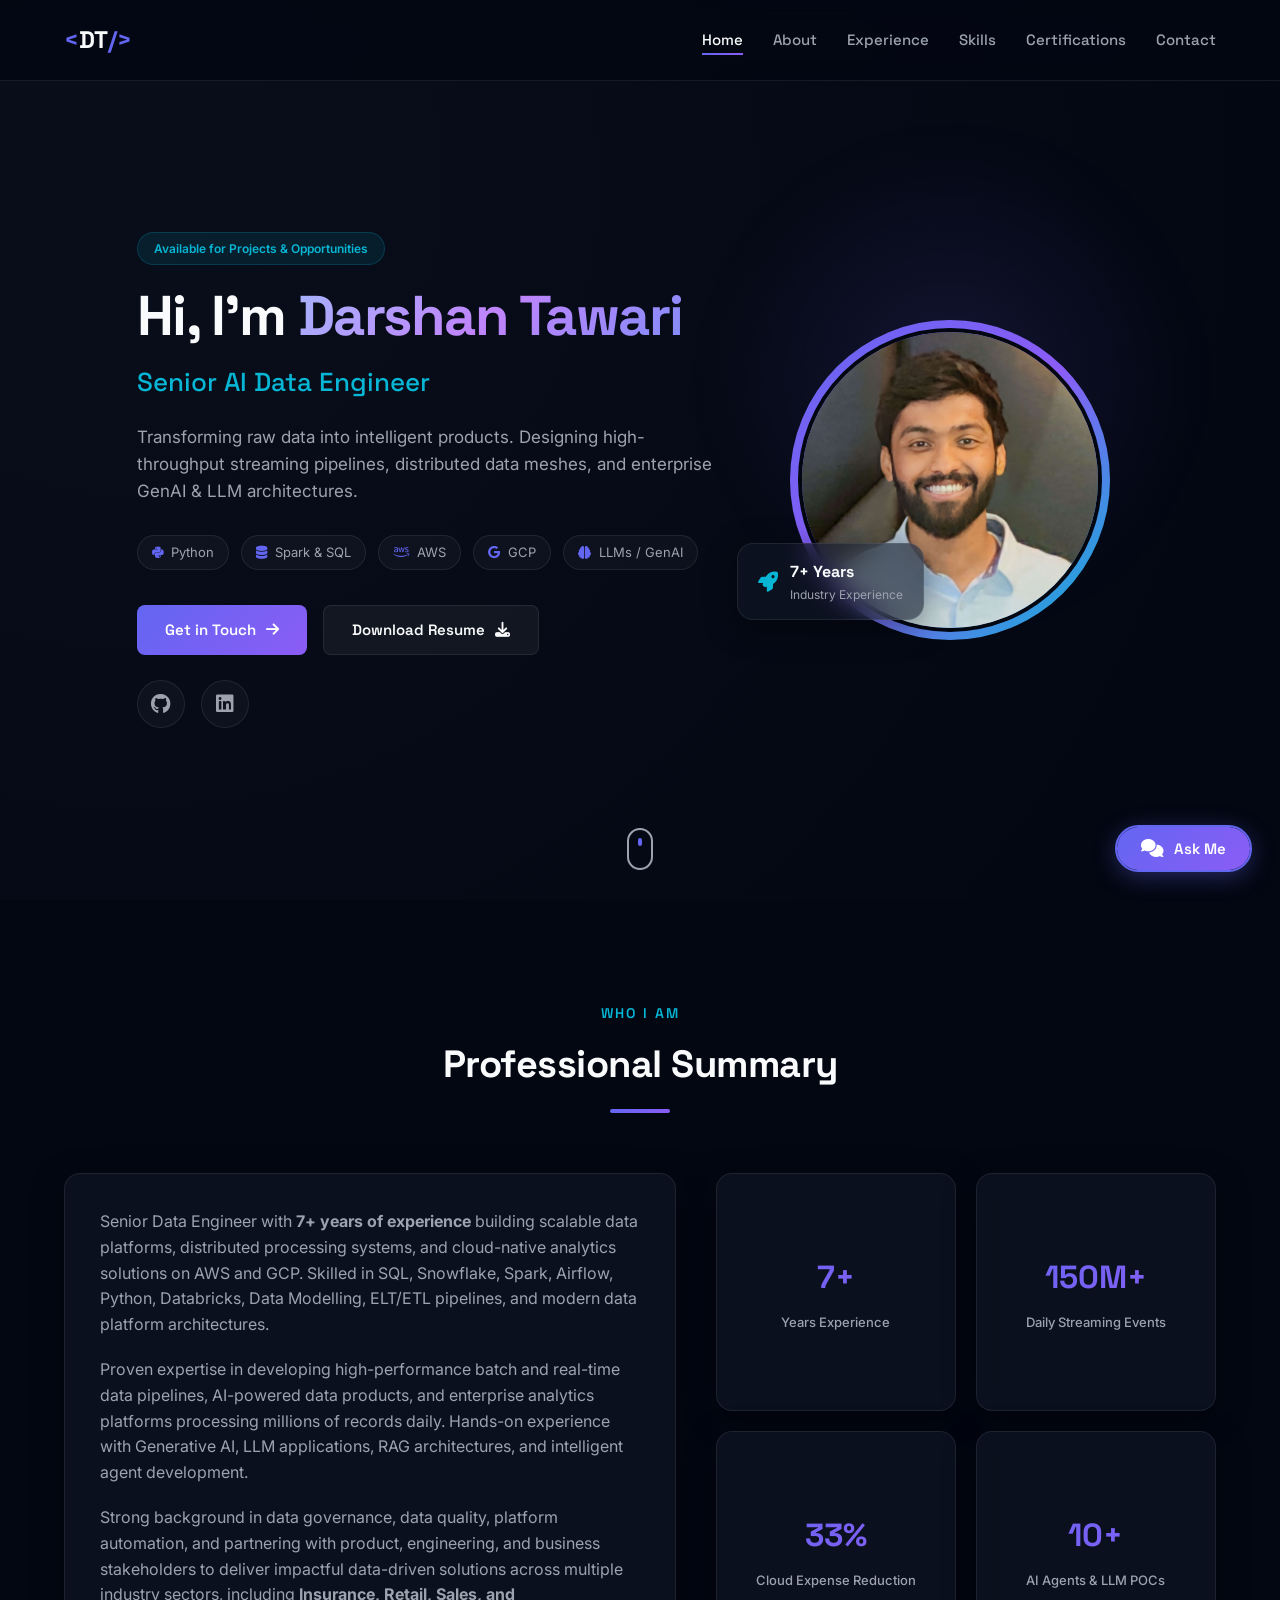
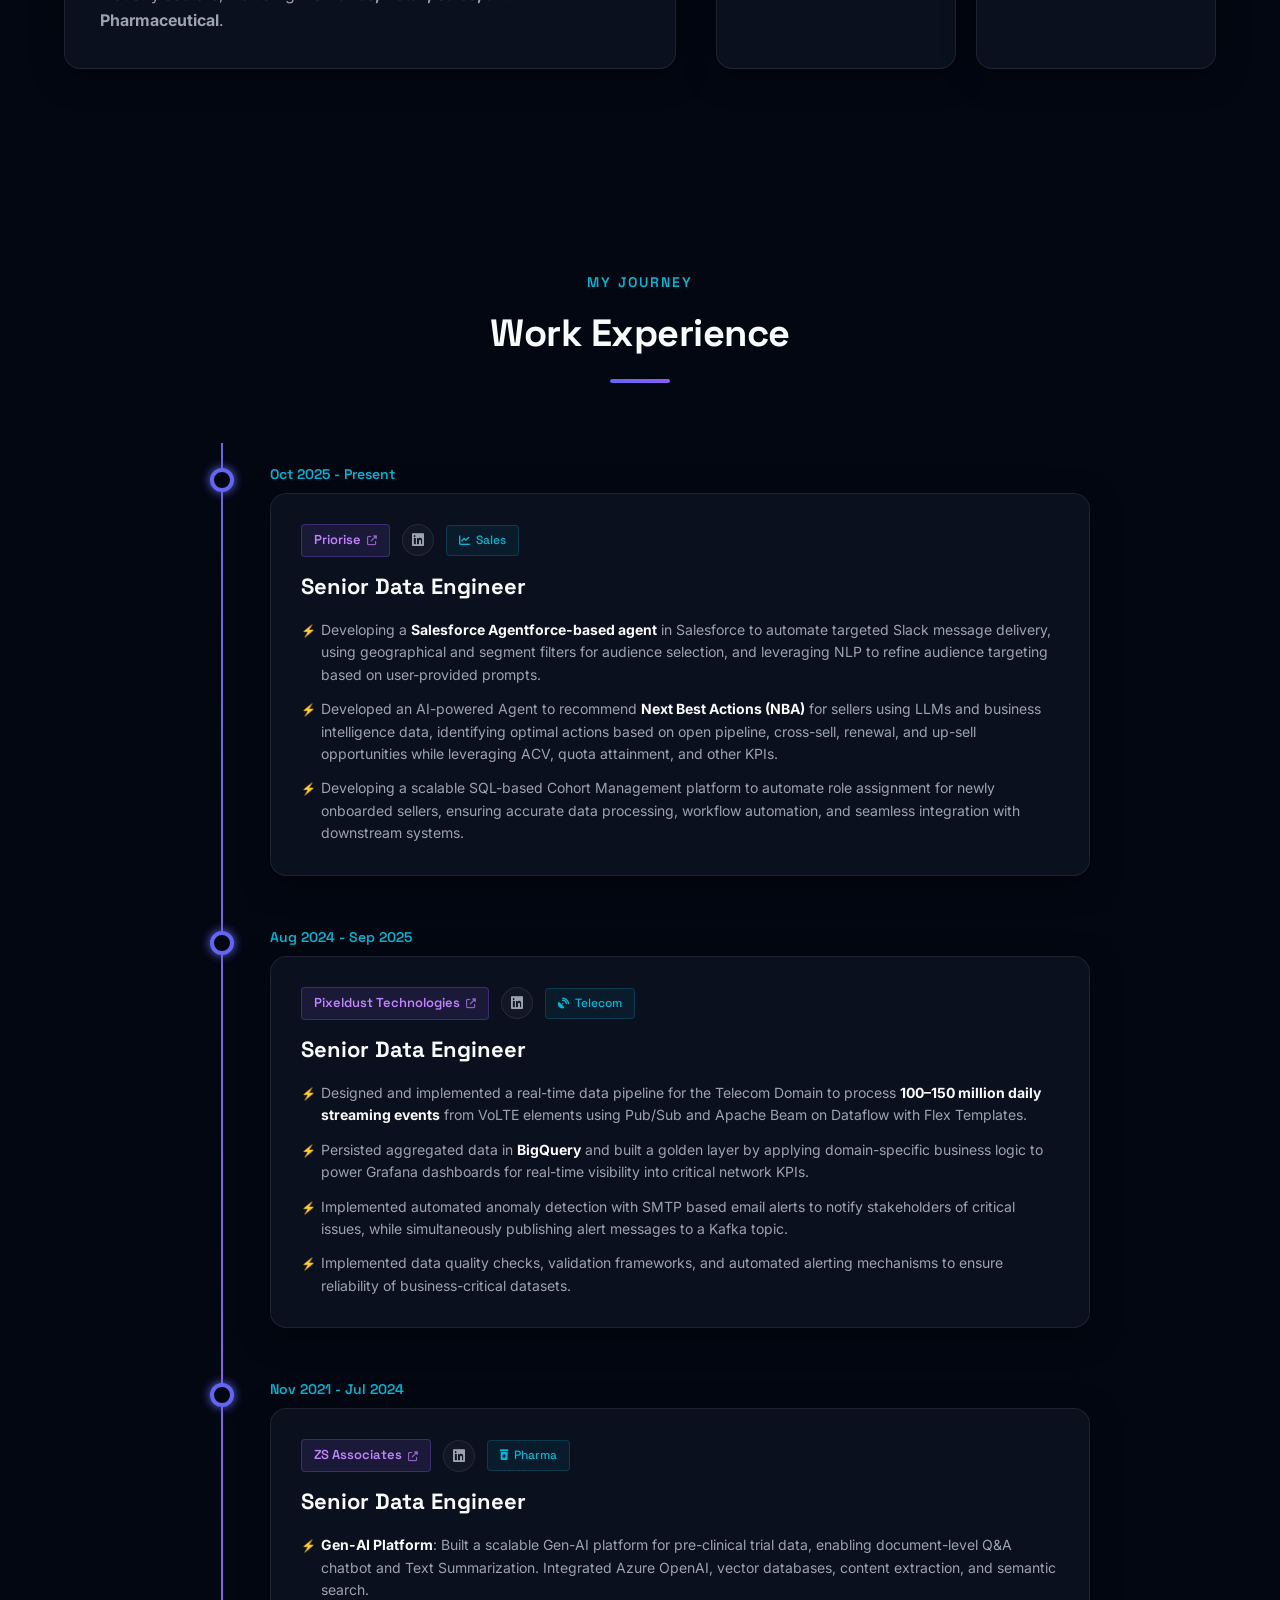
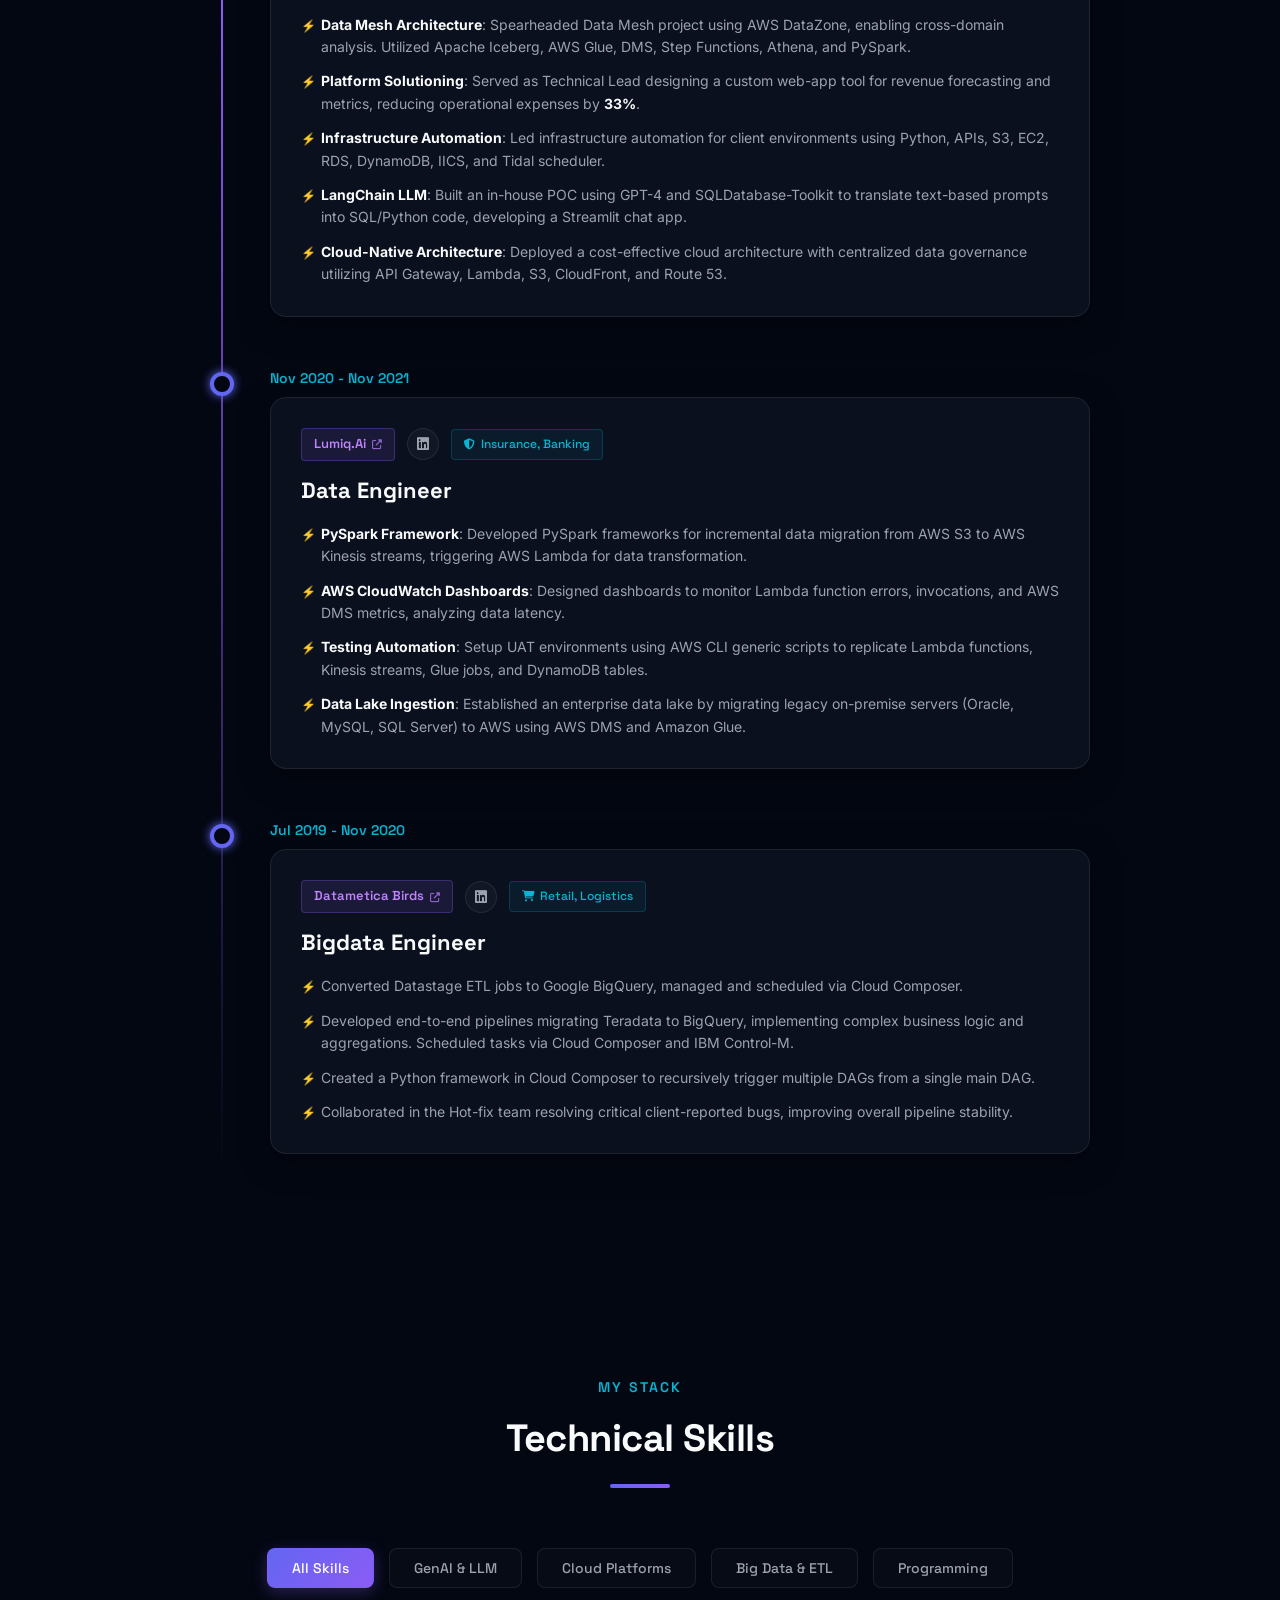
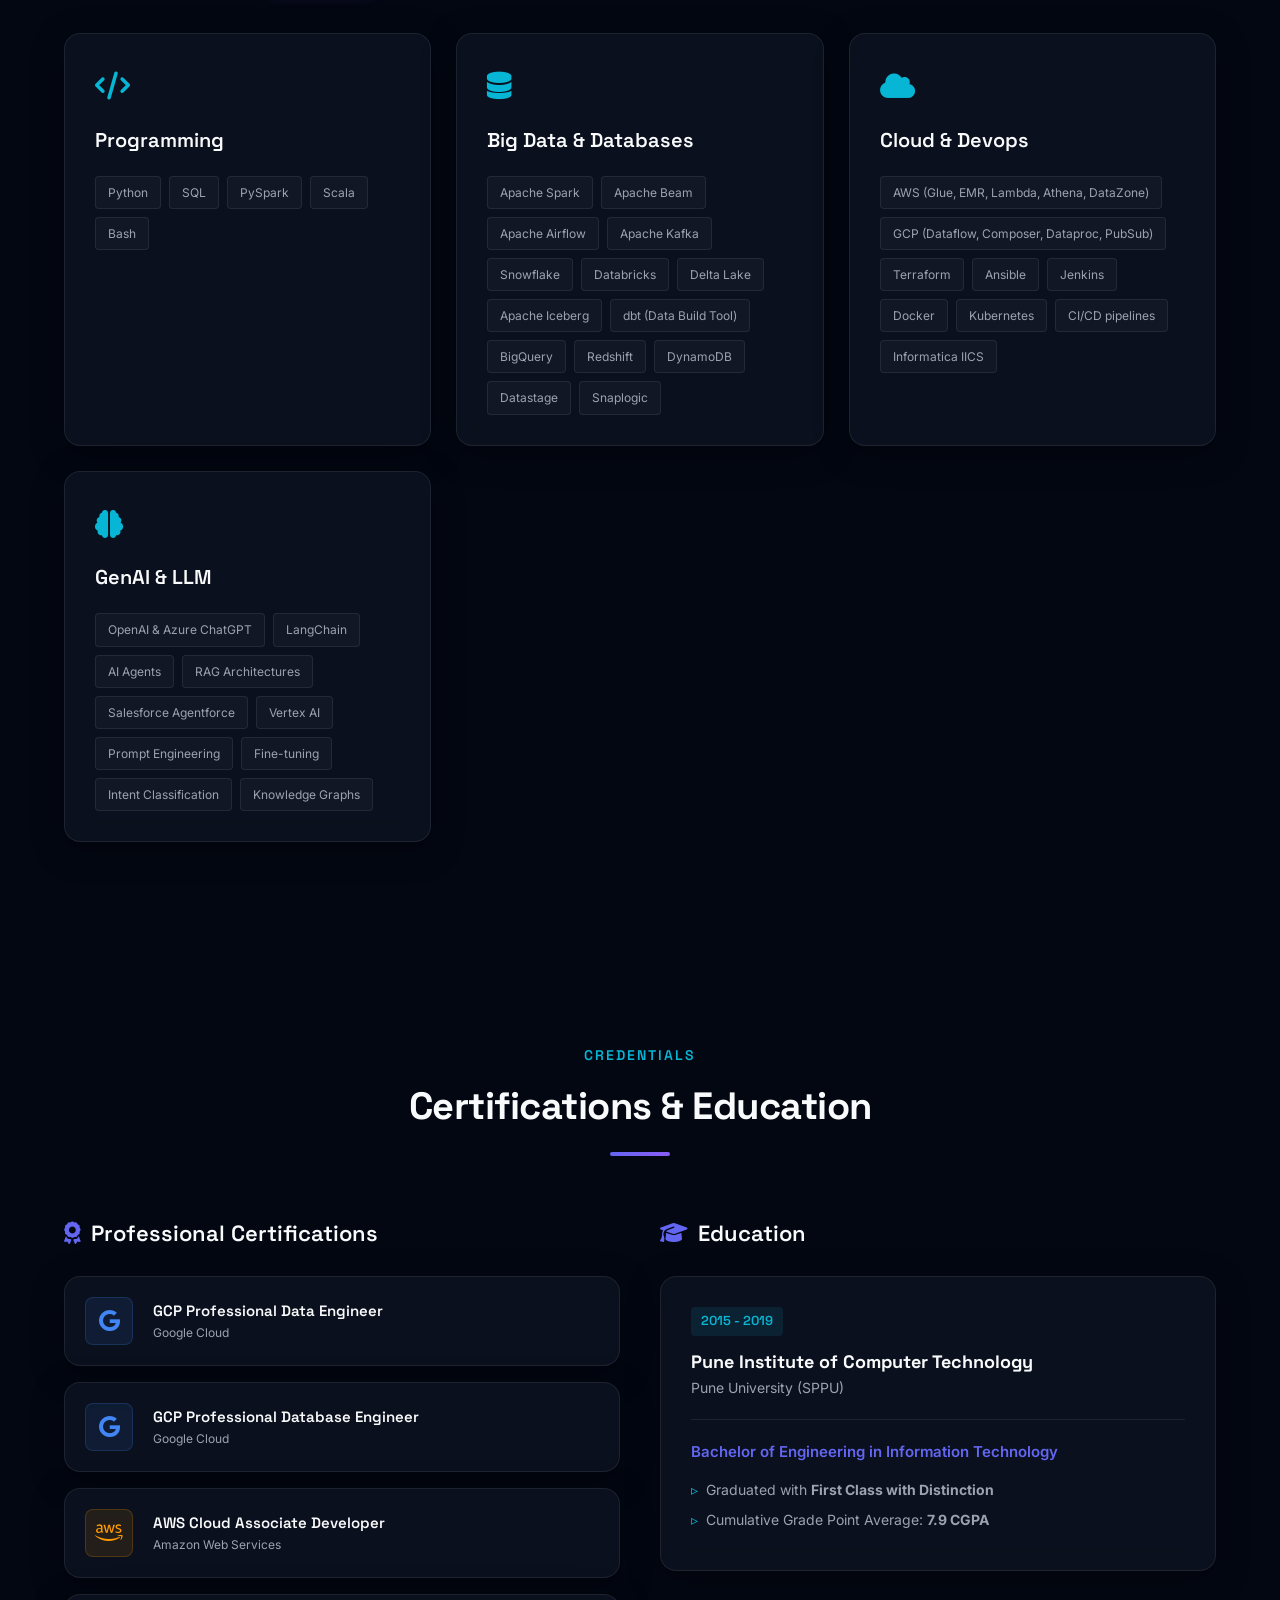
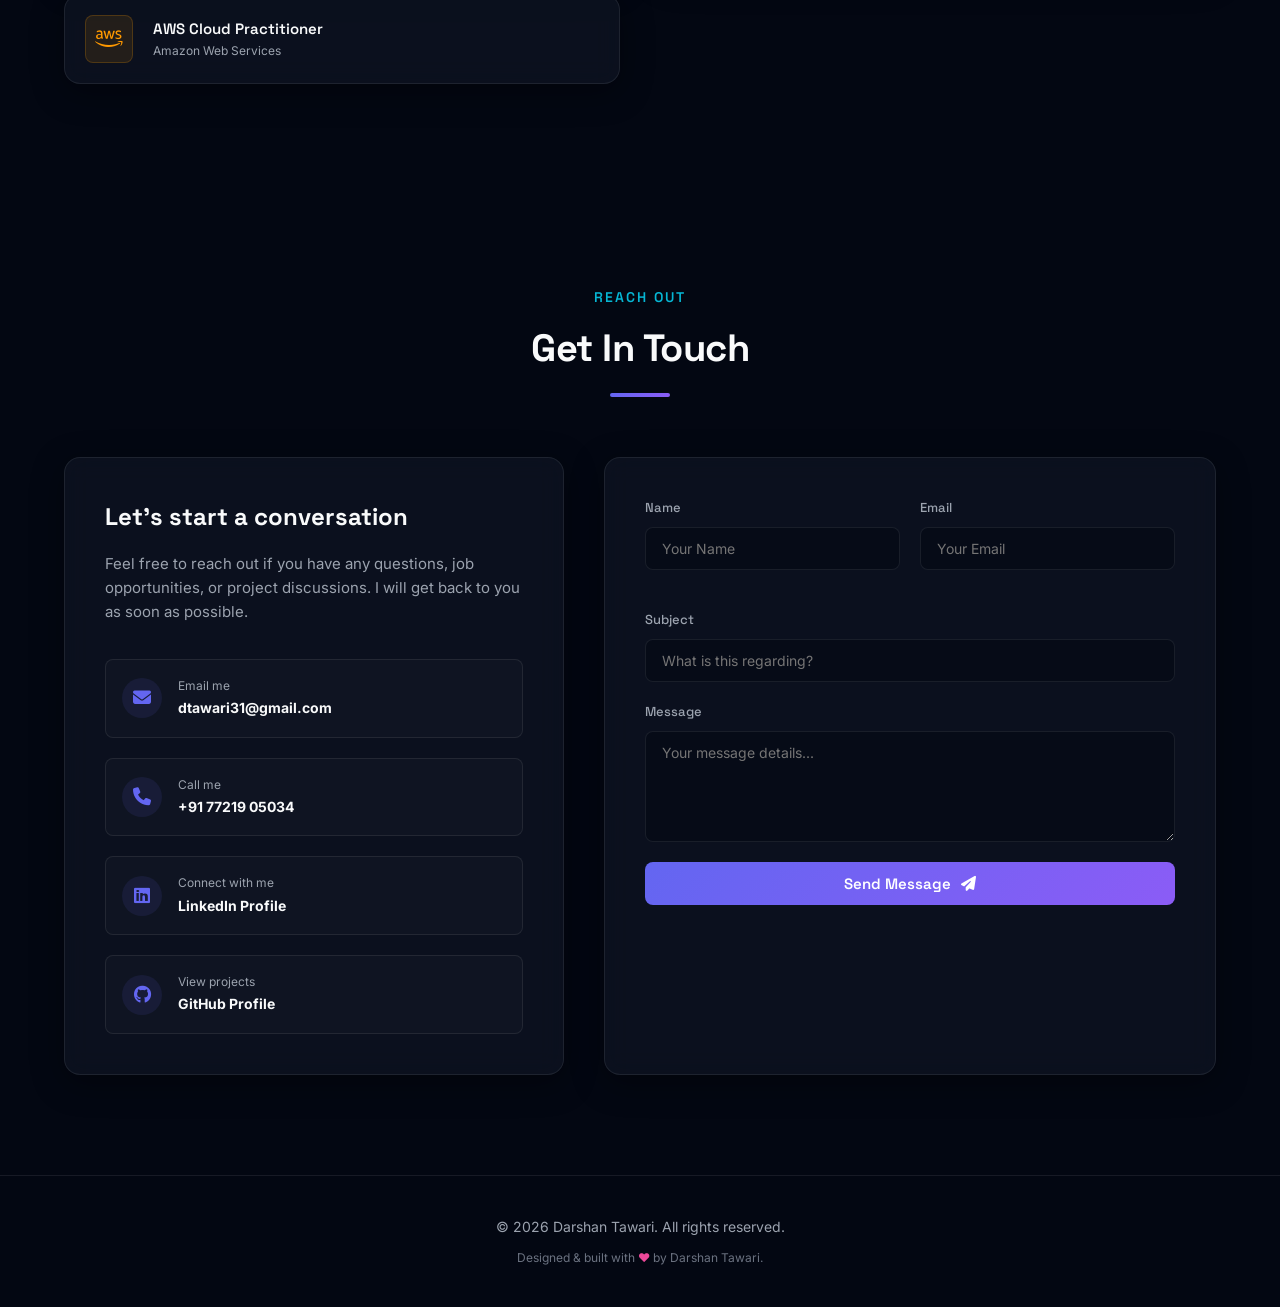
==== commit 1dbe7e18: "feat: Add company website links, domain tags, and separate LinkedIn icons to experience cards" ====
--- a/index.html
+++ b/index.html
@@ -149,12 +149,18 @@
             <div class="timeline">
                 <!-- Timeline Item 1 -->
                 <div class="timeline-item">
-                    <a href="https://www.linkedin.com/company/letspriorise/" target="_blank" rel="noopener" class="timeline-dot-linkedin" aria-label="Priorise LinkedIn">
-                        <i class="fab fa-linkedin"></i>
-                    </a>
+                    <div class="timeline-dot"></div>
                     <div class="timeline-date">Oct 2025 - Present</div>
                     <div class="timeline-content glass-card">
-                        <span class="company-badge">Priorise</span>
+                        <div class="company-meta-row">
+                            <a href="https://priorise.co" target="_blank" rel="noopener" class="company-badge-link" title="Visit Priorise Website">
+                                <span class="company-badge">Priorise <i class="fas fa-external-link-alt"></i></span>
+                            </a>
+                            <a href="https://www.linkedin.com/company/letspriorise/" target="_blank" rel="noopener" class="company-linkedin-icon" aria-label="Priorise LinkedIn" title="View on LinkedIn">
+                                <i class="fab fa-linkedin font-awesome-icon"></i>
+                            </a>
+                            <span class="domain-tag"><i class="fas fa-chart-line"></i> Sales</span>
+                        </div>
                         <h3 class="role-title">Senior Data Engineer</h3>
                         <ul class="role-highlights">
                             <li>Developing a <strong>Salesforce Agentforce-based agent</strong> in Salesforce to automate targeted Slack message delivery, using geographical and segment filters for audience selection, and leveraging NLP to refine audience targeting based on user-provided prompts.</li>
@@ -166,12 +172,18 @@
 
                 <!-- Timeline Item 2 -->
                 <div class="timeline-item">
-                    <a href="https://www.linkedin.com/company/pixeldust-tech/" target="_blank" rel="noopener" class="timeline-dot-linkedin" aria-label="Pixeldust Technologies LinkedIn">
-                        <i class="fab fa-linkedin"></i>
-                    </a>
+                    <div class="timeline-dot"></div>
                     <div class="timeline-date">Aug 2024 - Sep 2025</div>
                     <div class="timeline-content glass-card">
-                        <span class="company-badge">Pixeldust Technologies</span>
+                        <div class="company-meta-row">
+                            <a href="https://pixeldust.in" target="_blank" rel="noopener" class="company-badge-link" title="Visit Pixeldust Website">
+                                <span class="company-badge">Pixeldust Technologies <i class="fas fa-external-link-alt"></i></span>
+                            </a>
+                            <a href="https://www.linkedin.com/company/pixeldust-tech/" target="_blank" rel="noopener" class="company-linkedin-icon" aria-label="Pixeldust Technologies LinkedIn" title="View on LinkedIn">
+                                <i class="fab fa-linkedin font-awesome-icon"></i>
+                            </a>
+                            <span class="domain-tag"><i class="fas fa-satellite-dish"></i> Telecom</span>
+                        </div>
                         <h3 class="role-title">Senior Data Engineer</h3>
                         <ul class="role-highlights">
                             <li>Designed and implemented a real-time data pipeline for the Telecom Domain to process <strong>100–150 million daily streaming events</strong> from VoLTE elements using Pub/Sub and Apache Beam on Dataflow with Flex Templates.</li>
@@ -184,12 +196,18 @@
 
                 <!-- Timeline Item 3 -->
                 <div class="timeline-item">
-                    <a href="https://www.linkedin.com/company/zs-associates/" target="_blank" rel="noopener" class="timeline-dot-linkedin" aria-label="ZS Associates LinkedIn">
-                        <i class="fab fa-linkedin"></i>
-                    </a>
+                    <div class="timeline-dot"></div>
                     <div class="timeline-date">Nov 2021 - Jul 2024</div>
                     <div class="timeline-content glass-card">
-                        <span class="company-badge">ZS Associates</span>
+                        <div class="company-meta-row">
+                            <a href="https://www.zs.com" target="_blank" rel="noopener" class="company-badge-link" title="Visit ZS Associates Website">
+                                <span class="company-badge">ZS Associates <i class="fas fa-external-link-alt"></i></span>
+                            </a>
+                            <a href="https://www.linkedin.com/company/zs-associates/" target="_blank" rel="noopener" class="company-linkedin-icon" aria-label="ZS Associates LinkedIn" title="View on LinkedIn">
+                                <i class="fab fa-linkedin font-awesome-icon"></i>
+                            </a>
+                            <span class="domain-tag"><i class="fas fa-prescription-bottle-alt"></i> Pharma</span>
+                        </div>
                         <h3 class="role-title">Senior Data Engineer</h3>
                         <ul class="role-highlights">
                             <li><strong>Gen-AI Platform</strong>: Built a scalable Gen-AI platform for pre-clinical trial data, enabling document-level Q&A chatbot and Text Summarization. Integrated Azure OpenAI, vector databases, content extraction, and semantic search.</li>
@@ -204,12 +222,18 @@
 
                 <!-- Timeline Item 4 -->
                 <div class="timeline-item">
-                    <a href="https://www.linkedin.com/company/lumiqai/" target="_blank" rel="noopener" class="timeline-dot-linkedin" aria-label="Lumiq.Ai LinkedIn">
-                        <i class="fab fa-linkedin"></i>
-                    </a>
+                    <div class="timeline-dot"></div>
                     <div class="timeline-date">Nov 2020 - Nov 2021</div>
                     <div class="timeline-content glass-card">
-                        <span class="company-badge">Lumiq.Ai</span>
+                        <div class="company-meta-row">
+                            <a href="https://lumiq.ai" target="_blank" rel="noopener" class="company-badge-link" title="Visit Lumiq.Ai Website">
+                                <span class="company-badge">Lumiq.Ai <i class="fas fa-external-link-alt"></i></span>
+                            </a>
+                            <a href="https://www.linkedin.com/company/lumiqai/" target="_blank" rel="noopener" class="company-linkedin-icon" aria-label="Lumiq.Ai LinkedIn" title="View on LinkedIn">
+                                <i class="fab fa-linkedin font-awesome-icon"></i>
+                            </a>
+                            <span class="domain-tag"><i class="fas fa-shield-alt"></i> Insurance, Banking</span>
+                        </div>
                         <h3 class="role-title">Data Engineer</h3>
                         <ul class="role-highlights">
                             <li><strong>PySpark Framework</strong>: Developed PySpark frameworks for incremental data migration from AWS S3 to AWS Kinesis streams, triggering AWS Lambda for data transformation.</li>
@@ -222,12 +246,18 @@
 
                 <!-- Timeline Item 5 -->
                 <div class="timeline-item">
-                    <a href="https://www.linkedin.com/company/datametica-birds/" target="_blank" rel="noopener" class="timeline-dot-linkedin" aria-label="Datametica Birds LinkedIn">
-                        <i class="fab fa-linkedin"></i>
-                    </a>
+                    <div class="timeline-dot"></div>
                     <div class="timeline-date">Jul 2019 - Nov 2020</div>
                     <div class="timeline-content glass-card">
-                        <span class="company-badge">Datametica Birds</span>
+                        <div class="company-meta-row">
+                            <a href="https://www.datametica.com" target="_blank" rel="noopener" class="company-badge-link" title="Visit Datametica Website">
+                                <span class="company-badge">Datametica Birds <i class="fas fa-external-link-alt"></i></span>
+                            </a>
+                            <a href="https://www.linkedin.com/company/datametica-birds/" target="_blank" rel="noopener" class="company-linkedin-icon" aria-label="Datametica Birds LinkedIn" title="View on LinkedIn">
+                                <i class="fab fa-linkedin font-awesome-icon"></i>
+                            </a>
+                            <span class="domain-tag"><i class="fas fa-shopping-cart"></i> Retail, Logistics</span>
+                        </div>
                         <h3 class="role-title">Bigdata Engineer</h3>
                         <ul class="role-highlights">
                             <li>Converted Datastage ETL jobs to Google BigQuery, managed and scheduled via Cloud Composer.</li>
--- a/style.css
+++ b/style.css
@@ -881,72 +881,118 @@
     margin-bottom: 0;
 }
 
-.timeline-dot-linkedin {
+.timeline-dot {
     position: absolute;
-    left: 14px;
+    left: 20px;
     top: 5px;
-    width: 36px;
-    height: 36px;
+    width: 24px;
+    height: 24px;
     border-radius: 50%;
     background: var(--bg-darker);
-    border: 2px solid var(--primary-indigo);
+    border: 4px solid var(--primary-indigo);
     box-shadow: 0 0 10px var(--primary-indigo);
-    z-index: 5;
-    display: flex;
-    justify-content: center;
-    align-items: center;
-    color: var(--text-secondary);
-    font-size: 16px;
+    z-index: 2;
+    transition: var(--transition-smooth);
+}
+
+.timeline-item:hover .timeline-dot {
+    border-color: var(--accent-cyan);
+    box-shadow: 0 0 15px var(--accent-cyan);
+    transform: scale(1.2);
+}
+
+.company-meta-row {
+    display: flex;
+    align-items: center;
+    gap: 12px;
+    margin-bottom: 12px;
+    flex-wrap: wrap;
+}
+
+.company-badge-link {
     text-decoration: none;
-    transition: var(--transition-smooth);
-}
-
-.timeline-dot-linkedin:hover {
-    border-color: #0077b5; /* LinkedIn brand blue */
-    box-shadow: 0 0 18px #0077b5;
-    color: #fff;
-    background: #0077b5;
-    transform: scale(1.25) rotate(360deg);
-}
-
-.timeline-date {
-    font-family: 'Space Grotesk', sans-serif;
-    color: var(--accent-cyan);
-    font-size: 14px;
-    font-weight: 600;
-    margin-bottom: 8px;
-}
-
-.timeline-content {
-    padding: 30px;
+    display: inline-flex;
 }
 
 .company-badge {
     display: inline-flex;
     align-items: center;
-    gap: 8px;
-    padding: 4px 12px;
-    background: rgba(139, 92, 246, 0.15);
+    gap: 6px;
+    padding: 5px 12px;
+    background: rgba(139, 92, 246, 0.12);
     border: 1px solid rgba(139, 92, 246, 0.3);
     color: #c084fc;
     border-radius: 4px;
     font-size: 13px;
     font-weight: 600;
-    margin-bottom: 12px;
-    font-family: 'Space Grotesk', sans-serif;
-}
-
-.company-linkedin {
-    color: #c084fc;
+    font-family: 'Space Grotesk', sans-serif;
+    transition: var(--transition-smooth);
+}
+
+.company-badge-link:hover .company-badge {
+    background: rgba(139, 92, 246, 0.25);
+    border-color: var(--primary-indigo);
+    color: #fff;
+    box-shadow: 0 4px 15px rgba(139, 92, 246, 0.25);
+    transform: translateY(-2px);
+}
+
+.company-badge i {
+    font-size: 10px;
+    opacity: 0.7;
+}
+
+.company-linkedin-icon {
+    width: 32px;
+    height: 32px;
+    border-radius: 50%;
+    background: rgba(255, 255, 255, 0.03);
+    border: 1px solid var(--border-color);
+    color: var(--text-secondary);
+    display: flex;
+    justify-content: center;
+    align-items: center;
     font-size: 14px;
     transition: var(--transition-smooth);
+    text-decoration: none;
+}
+
+.company-linkedin-icon:hover {
+    color: #fff;
+    background: #0077b5;
+    border-color: #0077b5;
+    box-shadow: 0 0 10px rgba(0, 119, 181, 0.4);
+    transform: translateY(-2px);
+}
+
+.domain-tag {
     display: inline-flex;
     align-items: center;
-}
-
-.company-linkedin:hover {
-    color: #fff;
-    transform: scale(1.15);
+    gap: 6px;
+    padding: 5px 12px;
+    background: rgba(6, 182, 212, 0.08);
+    border: 1px solid rgba(6, 182, 212, 0.2);
+    color: var(--accent-cyan);
+    border-radius: 4px;
+    font-size: 12px;
+    font-weight: 500;
+    font-family: 'Space Grotesk', sans-serif;
+}
+
+.domain-tag i {
+    font-size: 11px;
+}
+
+.timeline-date {
+    font-family: 'Space Grotesk', sans-serif;
+    color: var(--accent-cyan);
+    font-size: 14px;
+    font-weight: 600;
+    margin-bottom: 8px;
+}
+
+.timeline-content {
+    padding: 30px;
 }
 
 .role-title {
@@ -1466,8 +1512,8 @@
         padding-left: 45px;
     }
     
-    .timeline-dot-linkedin {
-        left: -1px;
+    .timeline-dot {
+        left: 6px;
     }
     
     .form-row {
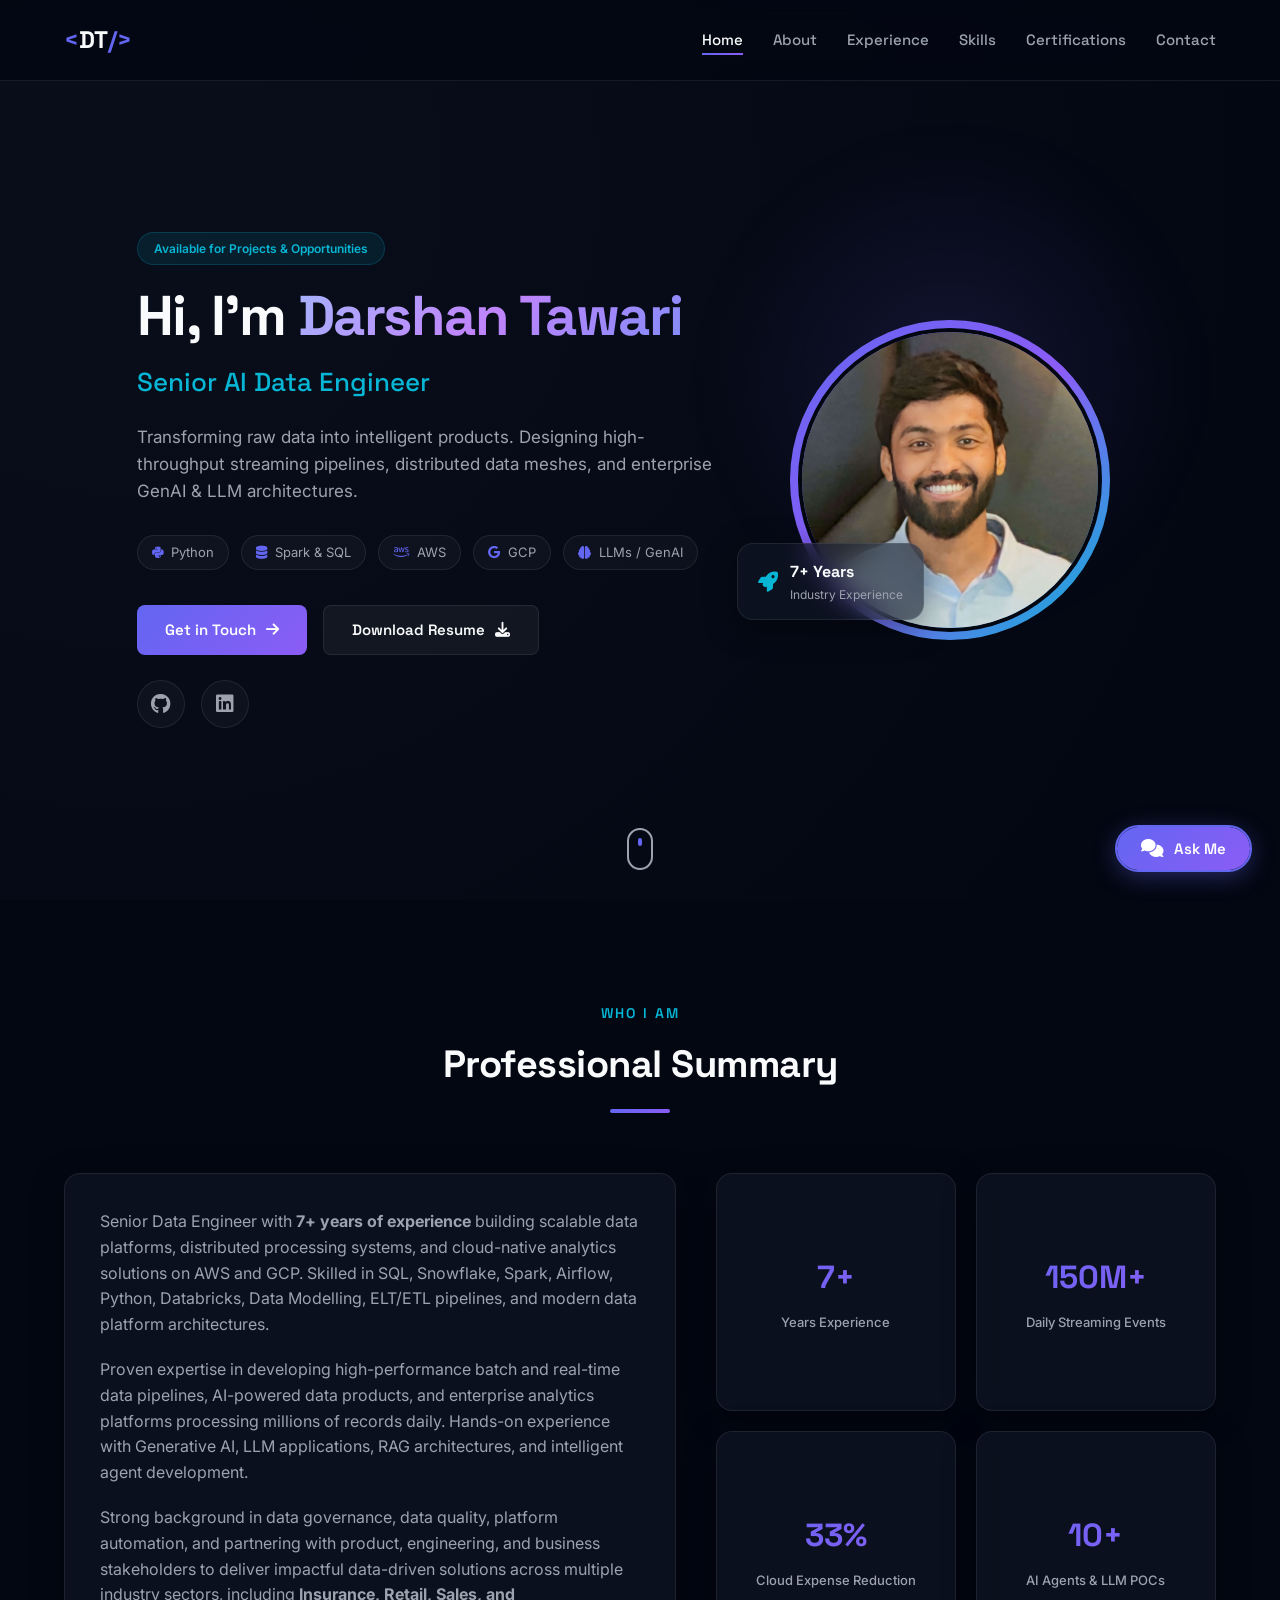
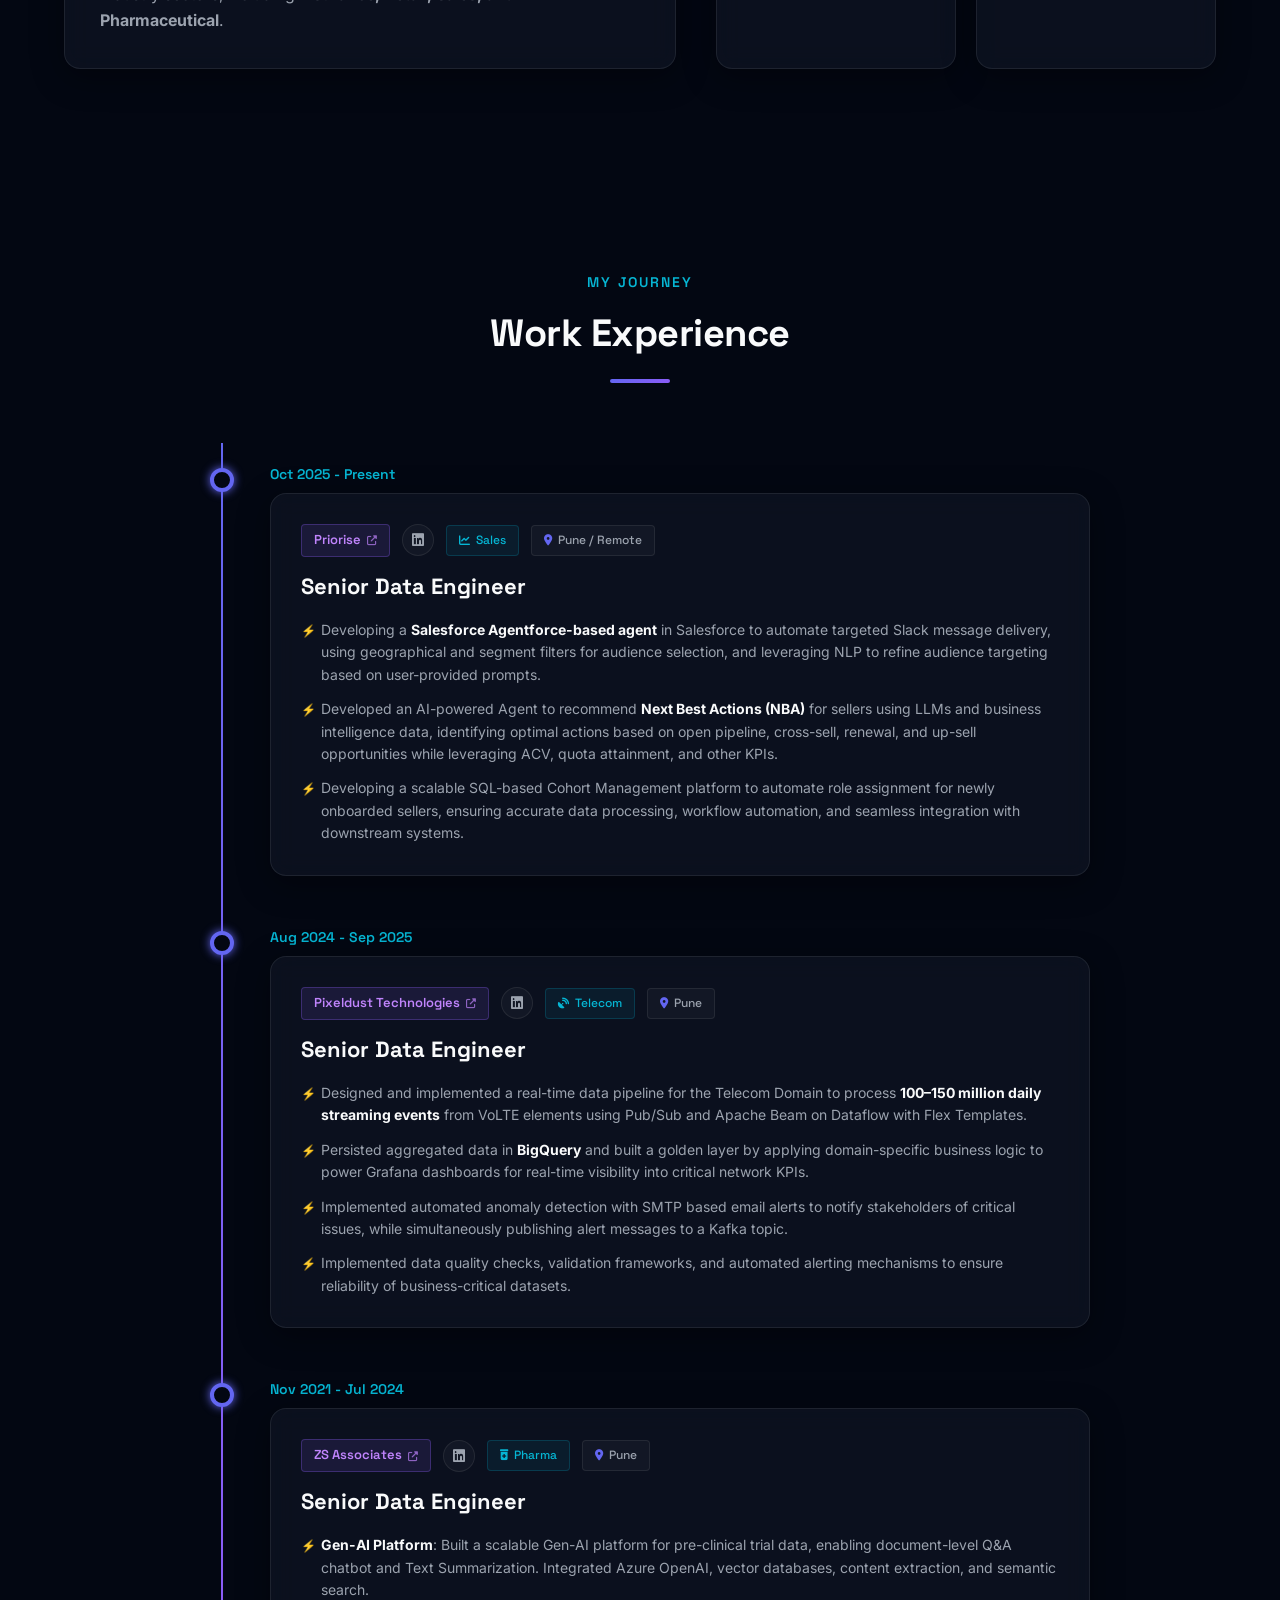
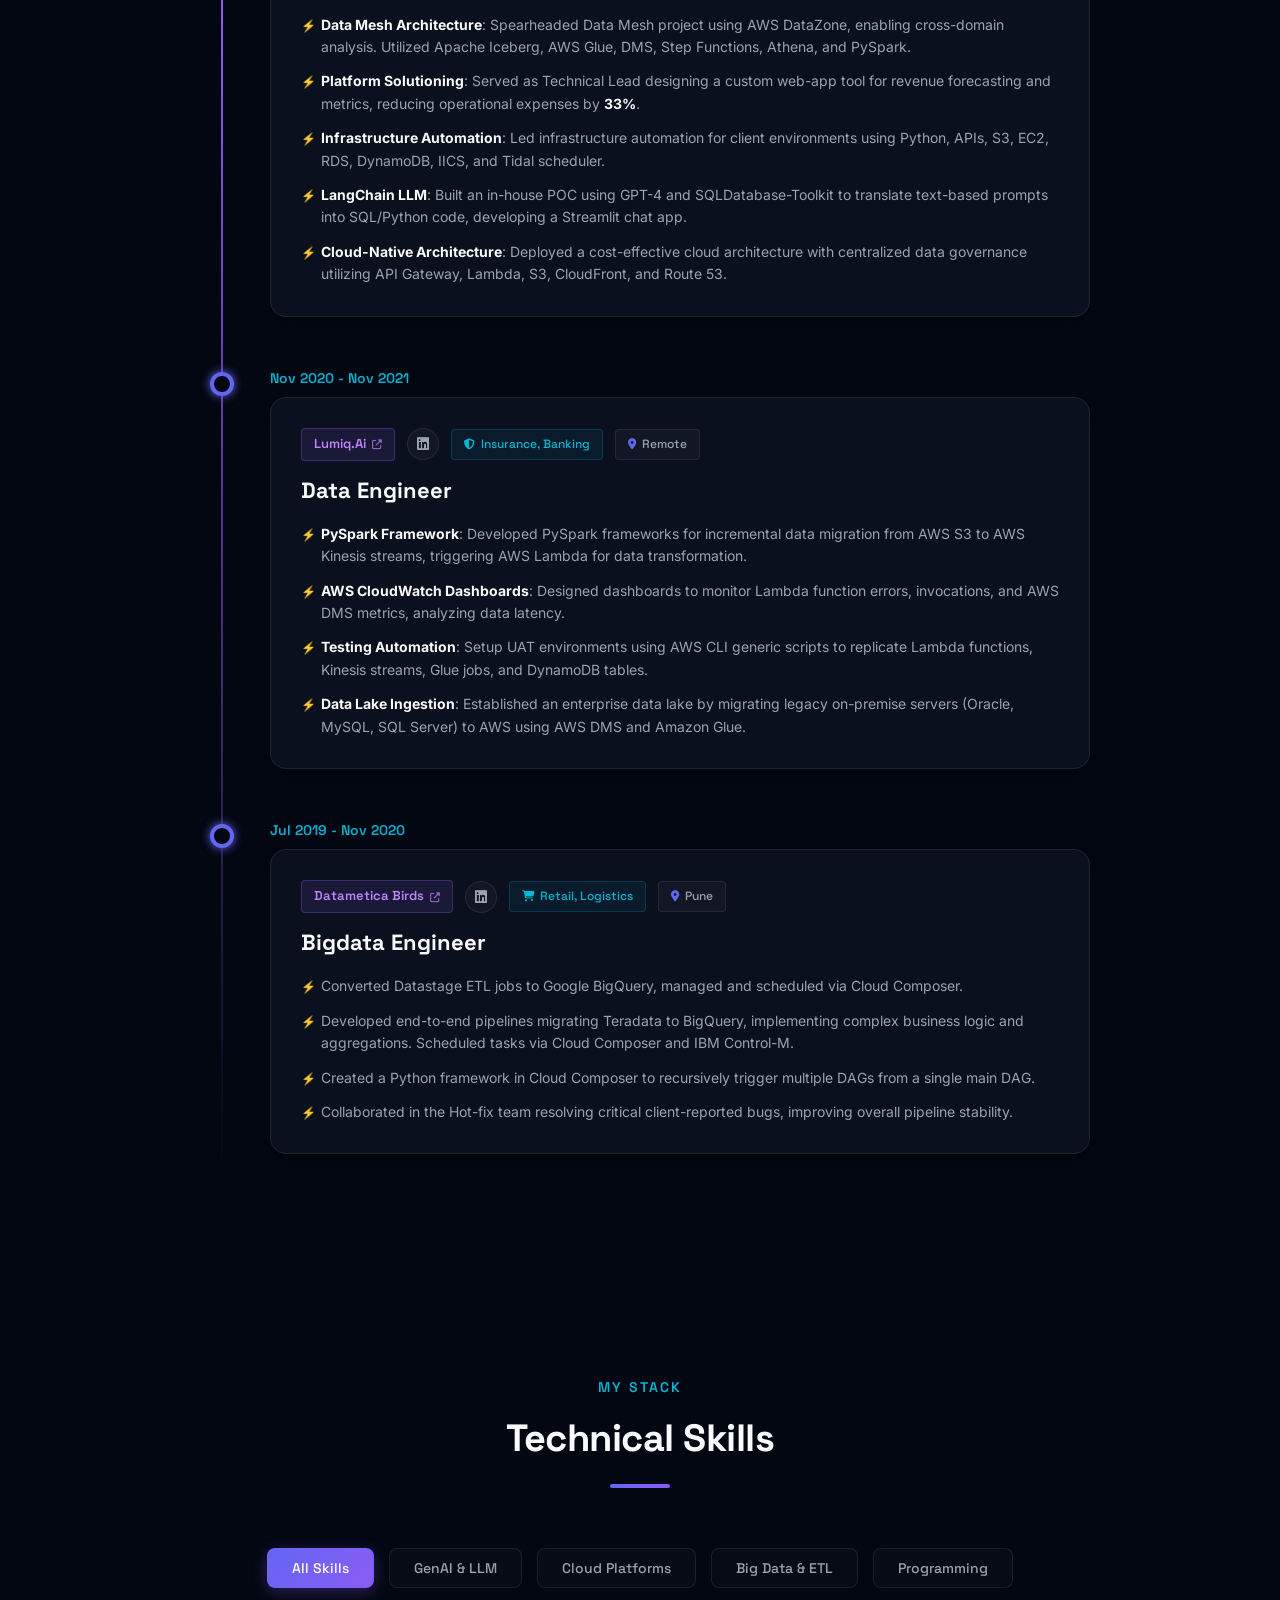
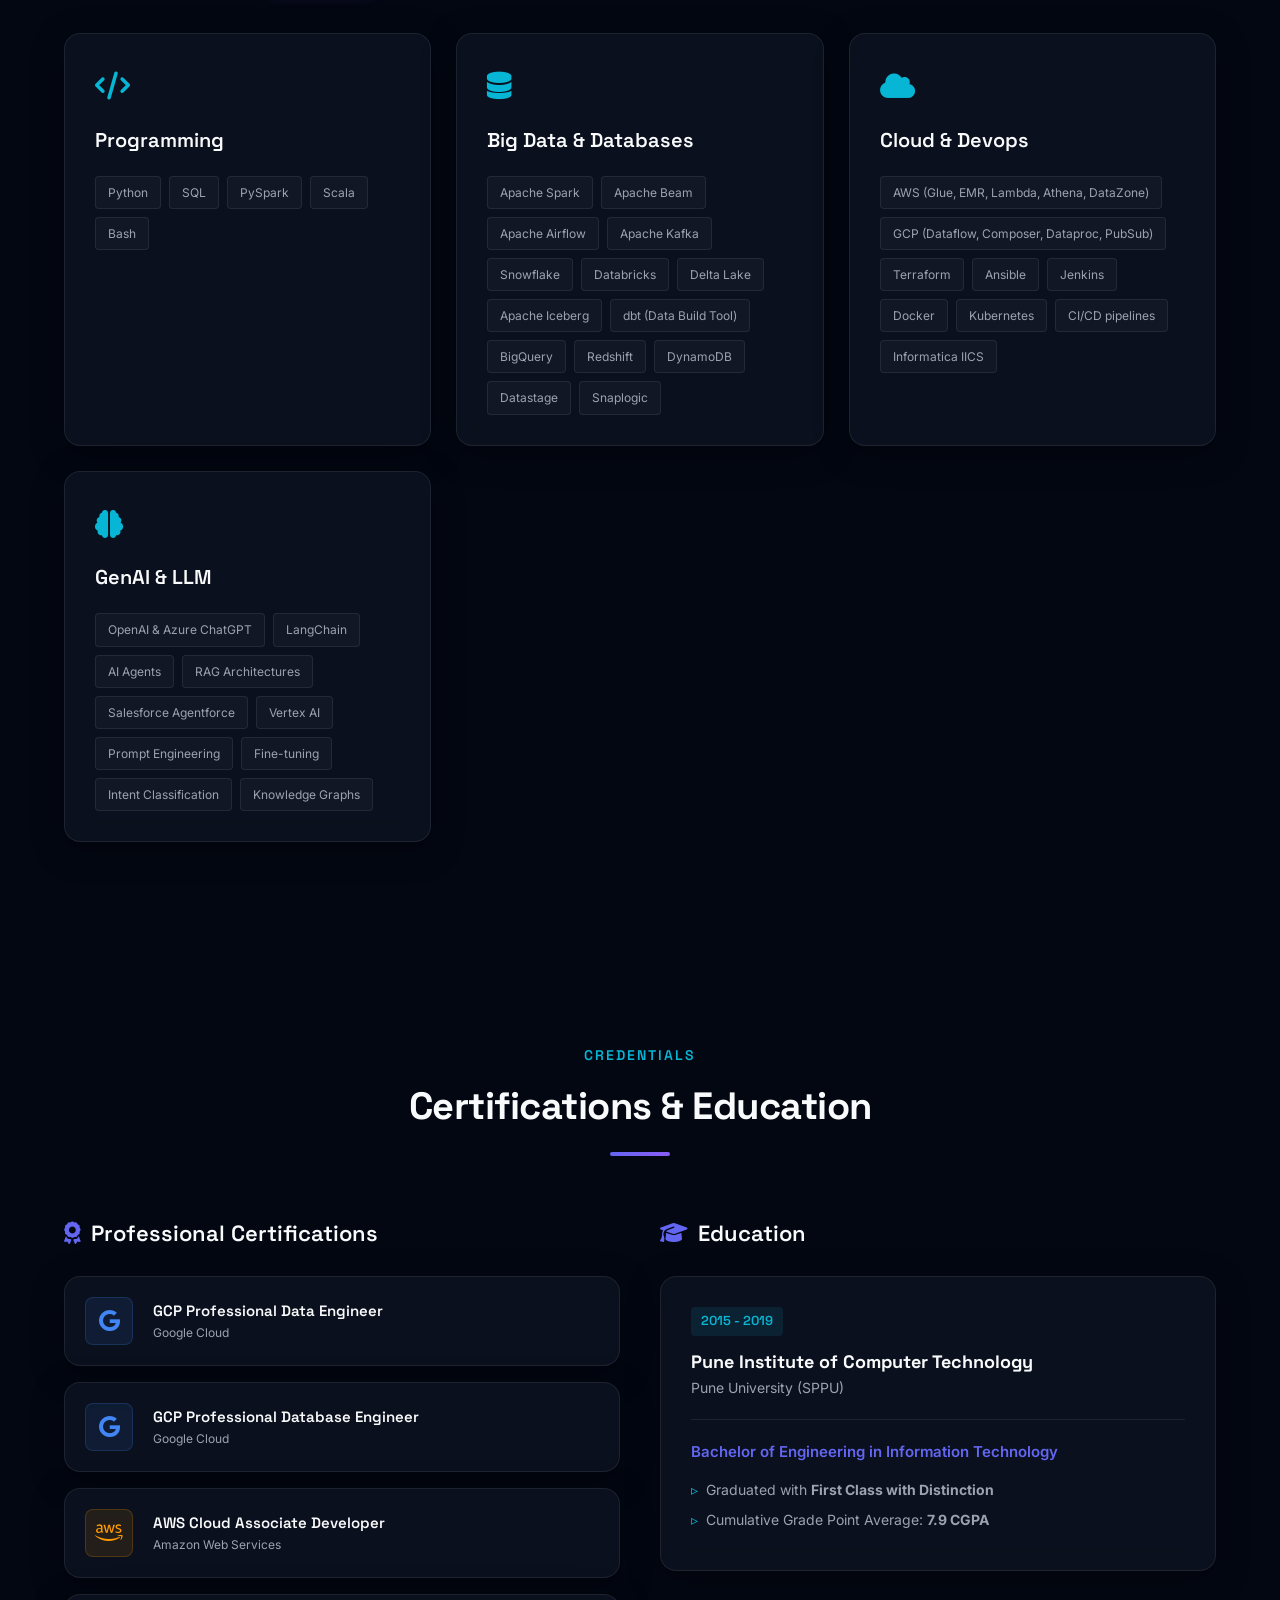
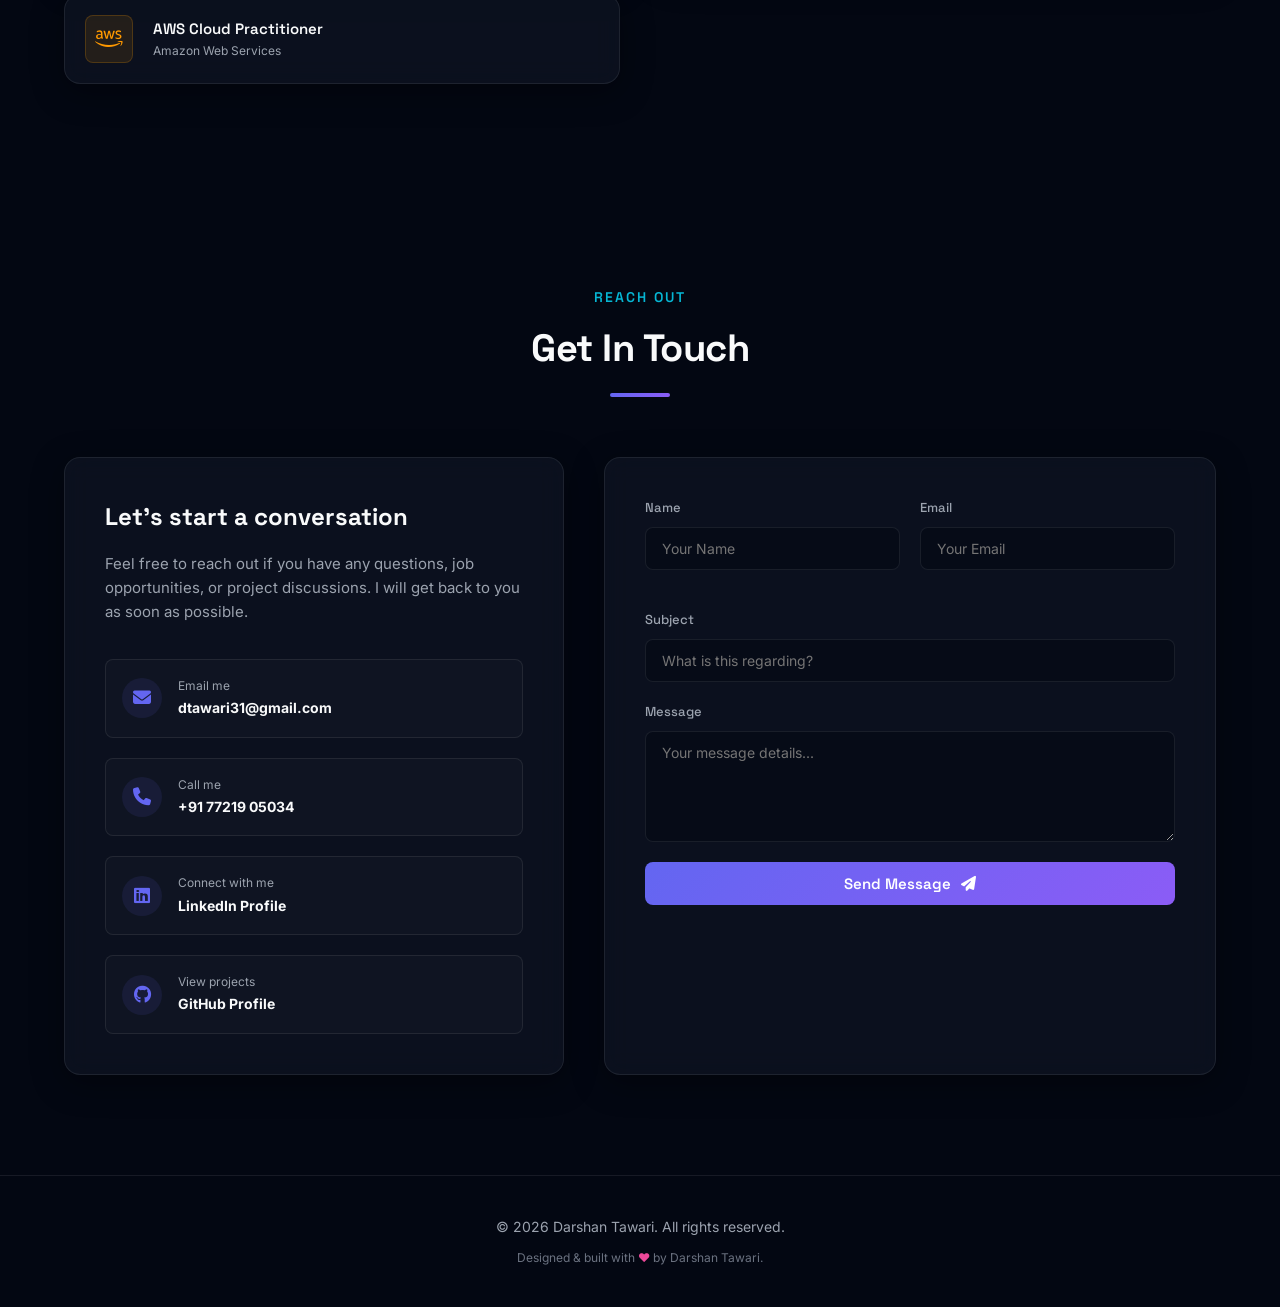
==== commit 9f4537e5: "feat: Add location tag pills to work experience entries" ====
--- a/index.html
+++ b/index.html
@@ -160,6 +160,7 @@
                                 <i class="fab fa-linkedin font-awesome-icon"></i>
                             </a>
                             <span class="domain-tag"><i class="fas fa-chart-line"></i> Sales</span>
+                            <span class="location-tag"><i class="fas fa-map-marker-alt"></i> Pune / Remote</span>
                         </div>
                         <h3 class="role-title">Senior Data Engineer</h3>
                         <ul class="role-highlights">
@@ -183,6 +184,7 @@
                                 <i class="fab fa-linkedin font-awesome-icon"></i>
                             </a>
                             <span class="domain-tag"><i class="fas fa-satellite-dish"></i> Telecom</span>
+                            <span class="location-tag"><i class="fas fa-map-marker-alt"></i> Pune</span>
                         </div>
                         <h3 class="role-title">Senior Data Engineer</h3>
                         <ul class="role-highlights">
@@ -207,6 +209,7 @@
                                 <i class="fab fa-linkedin font-awesome-icon"></i>
                             </a>
                             <span class="domain-tag"><i class="fas fa-prescription-bottle-alt"></i> Pharma</span>
+                            <span class="location-tag"><i class="fas fa-map-marker-alt"></i> Pune</span>
                         </div>
                         <h3 class="role-title">Senior Data Engineer</h3>
                         <ul class="role-highlights">
@@ -233,6 +236,7 @@
                                 <i class="fab fa-linkedin font-awesome-icon"></i>
                             </a>
                             <span class="domain-tag"><i class="fas fa-shield-alt"></i> Insurance, Banking</span>
+                            <span class="location-tag"><i class="fas fa-map-marker-alt"></i> Remote</span>
                         </div>
                         <h3 class="role-title">Data Engineer</h3>
                         <ul class="role-highlights">
@@ -257,6 +261,7 @@
                                 <i class="fab fa-linkedin font-awesome-icon"></i>
                             </a>
                             <span class="domain-tag"><i class="fas fa-shopping-cart"></i> Retail, Logistics</span>
+                            <span class="location-tag"><i class="fas fa-map-marker-alt"></i> Pune</span>
                         </div>
                         <h3 class="role-title">Bigdata Engineer</h3>
                         <ul class="role-highlights">
--- a/style.css
+++ b/style.css
@@ -981,6 +981,32 @@
 
 .domain-tag i {
     font-size: 11px;
+}
+
+.location-tag {
+    display: inline-flex;
+    align-items: center;
+    gap: 6px;
+    padding: 5px 12px;
+    background: rgba(255, 255, 255, 0.03);
+    border: 1px solid var(--border-color);
+    color: var(--text-secondary);
+    border-radius: 4px;
+    font-size: 12px;
+    font-weight: 500;
+    font-family: 'Space Grotesk', sans-serif;
+    transition: var(--transition-smooth);
+}
+
+.location-tag i {
+    font-size: 11px;
+    color: var(--primary-indigo);
+}
+
+.location-tag:hover {
+    border-color: var(--primary-indigo);
+    color: var(--text-primary);
+    background: rgba(99, 102, 241, 0.05);
 }
 
 .timeline-date {
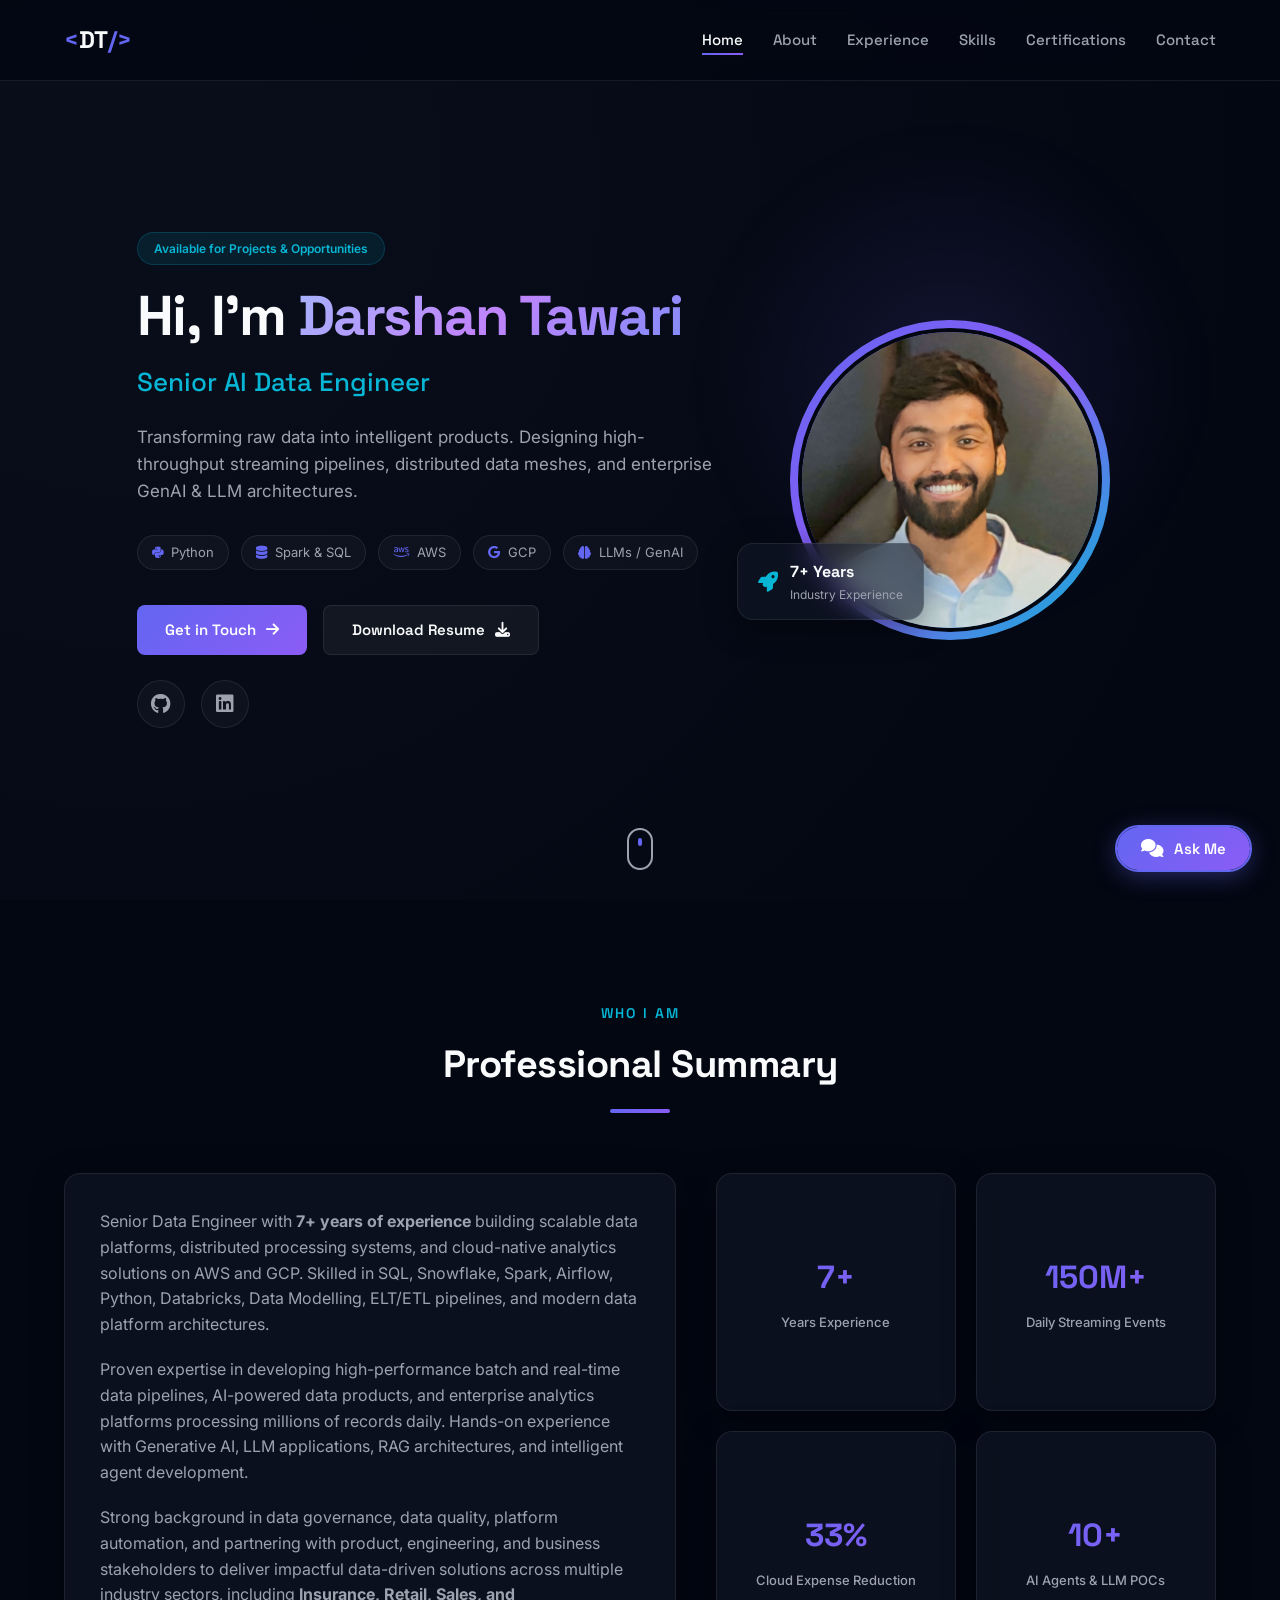
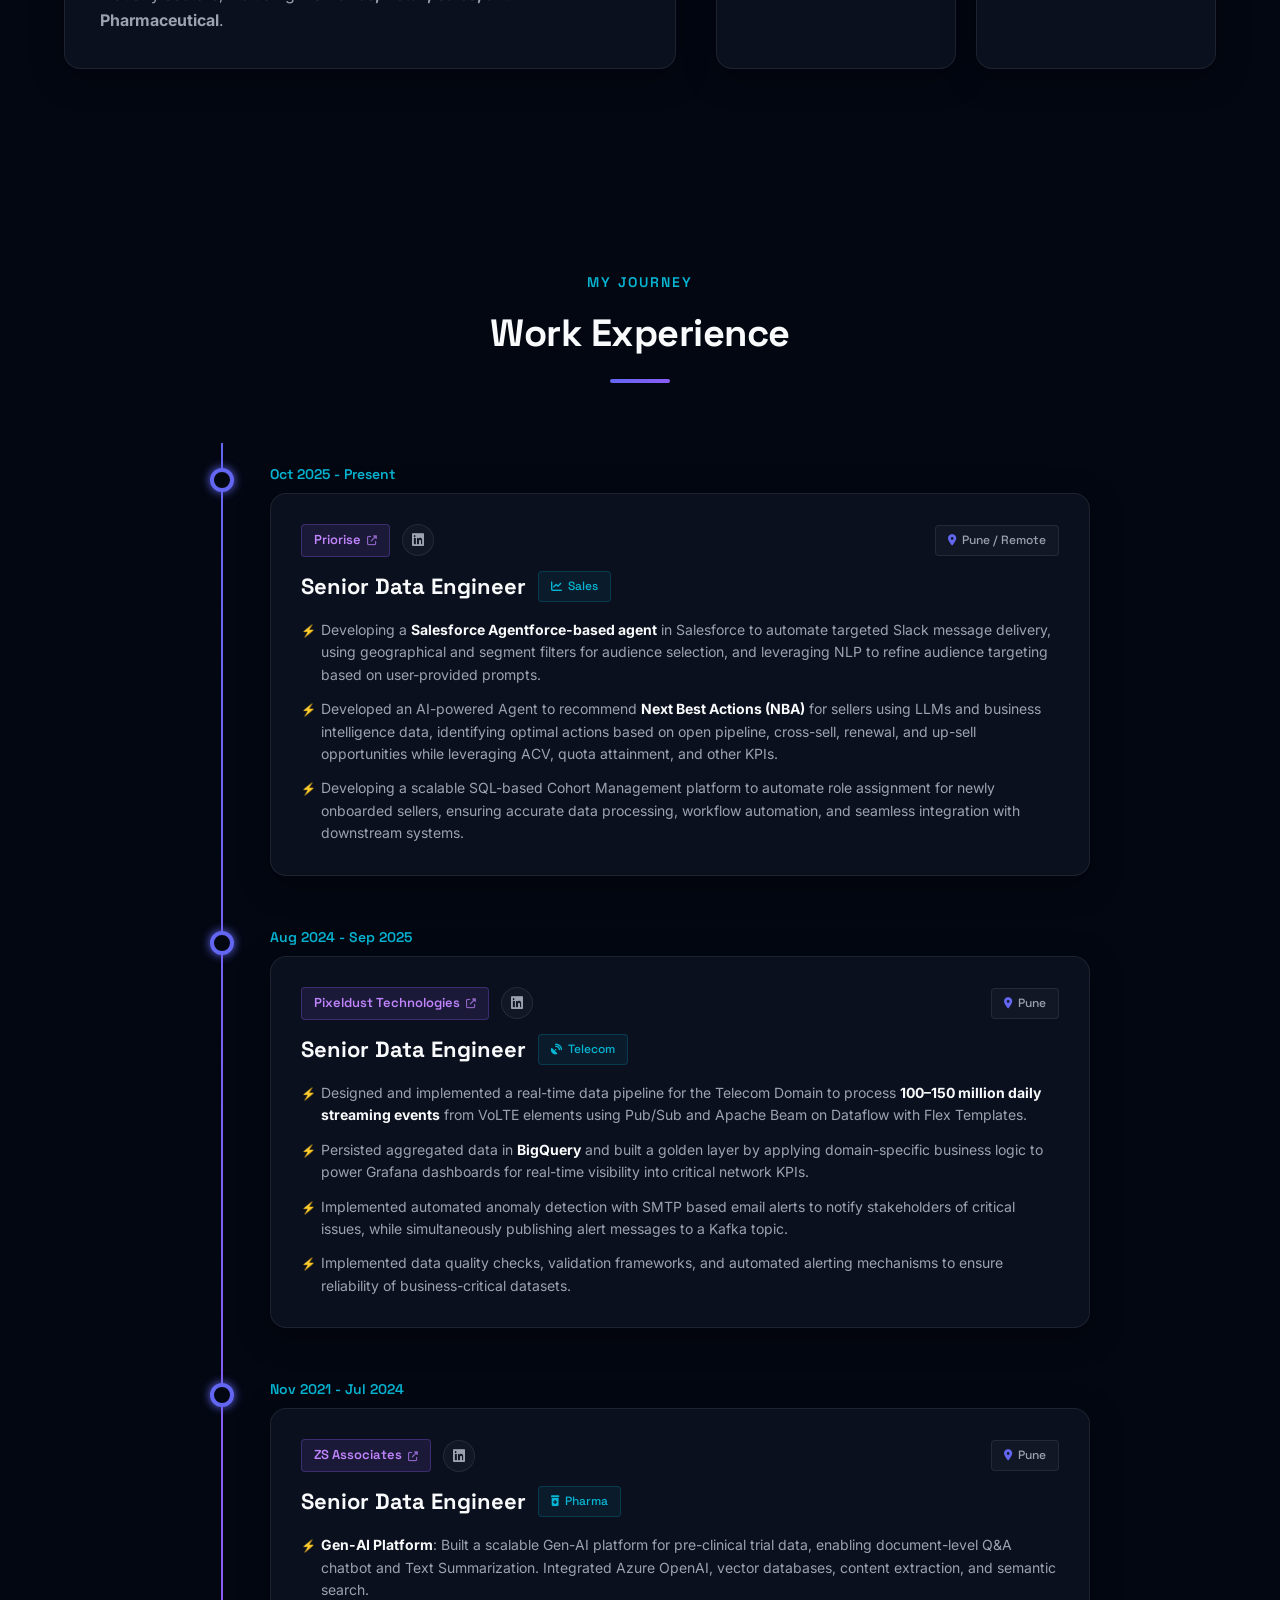
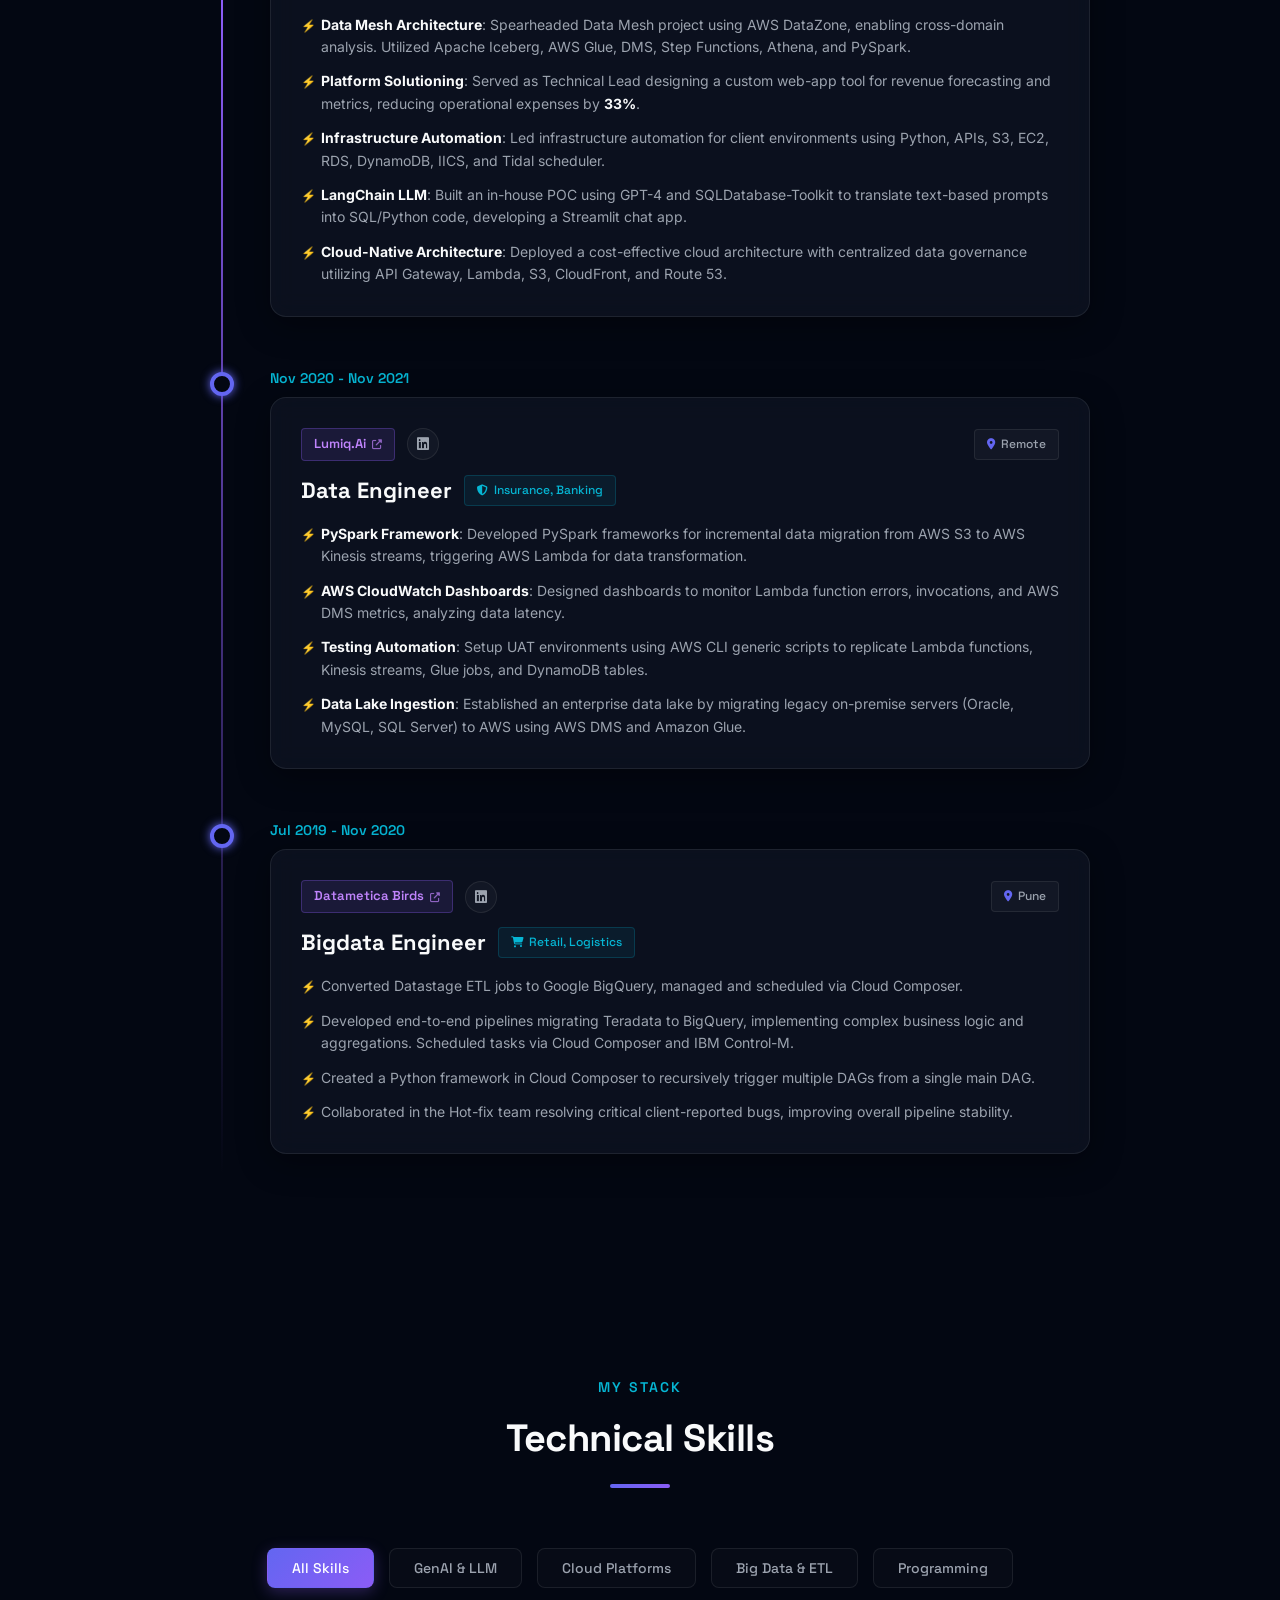
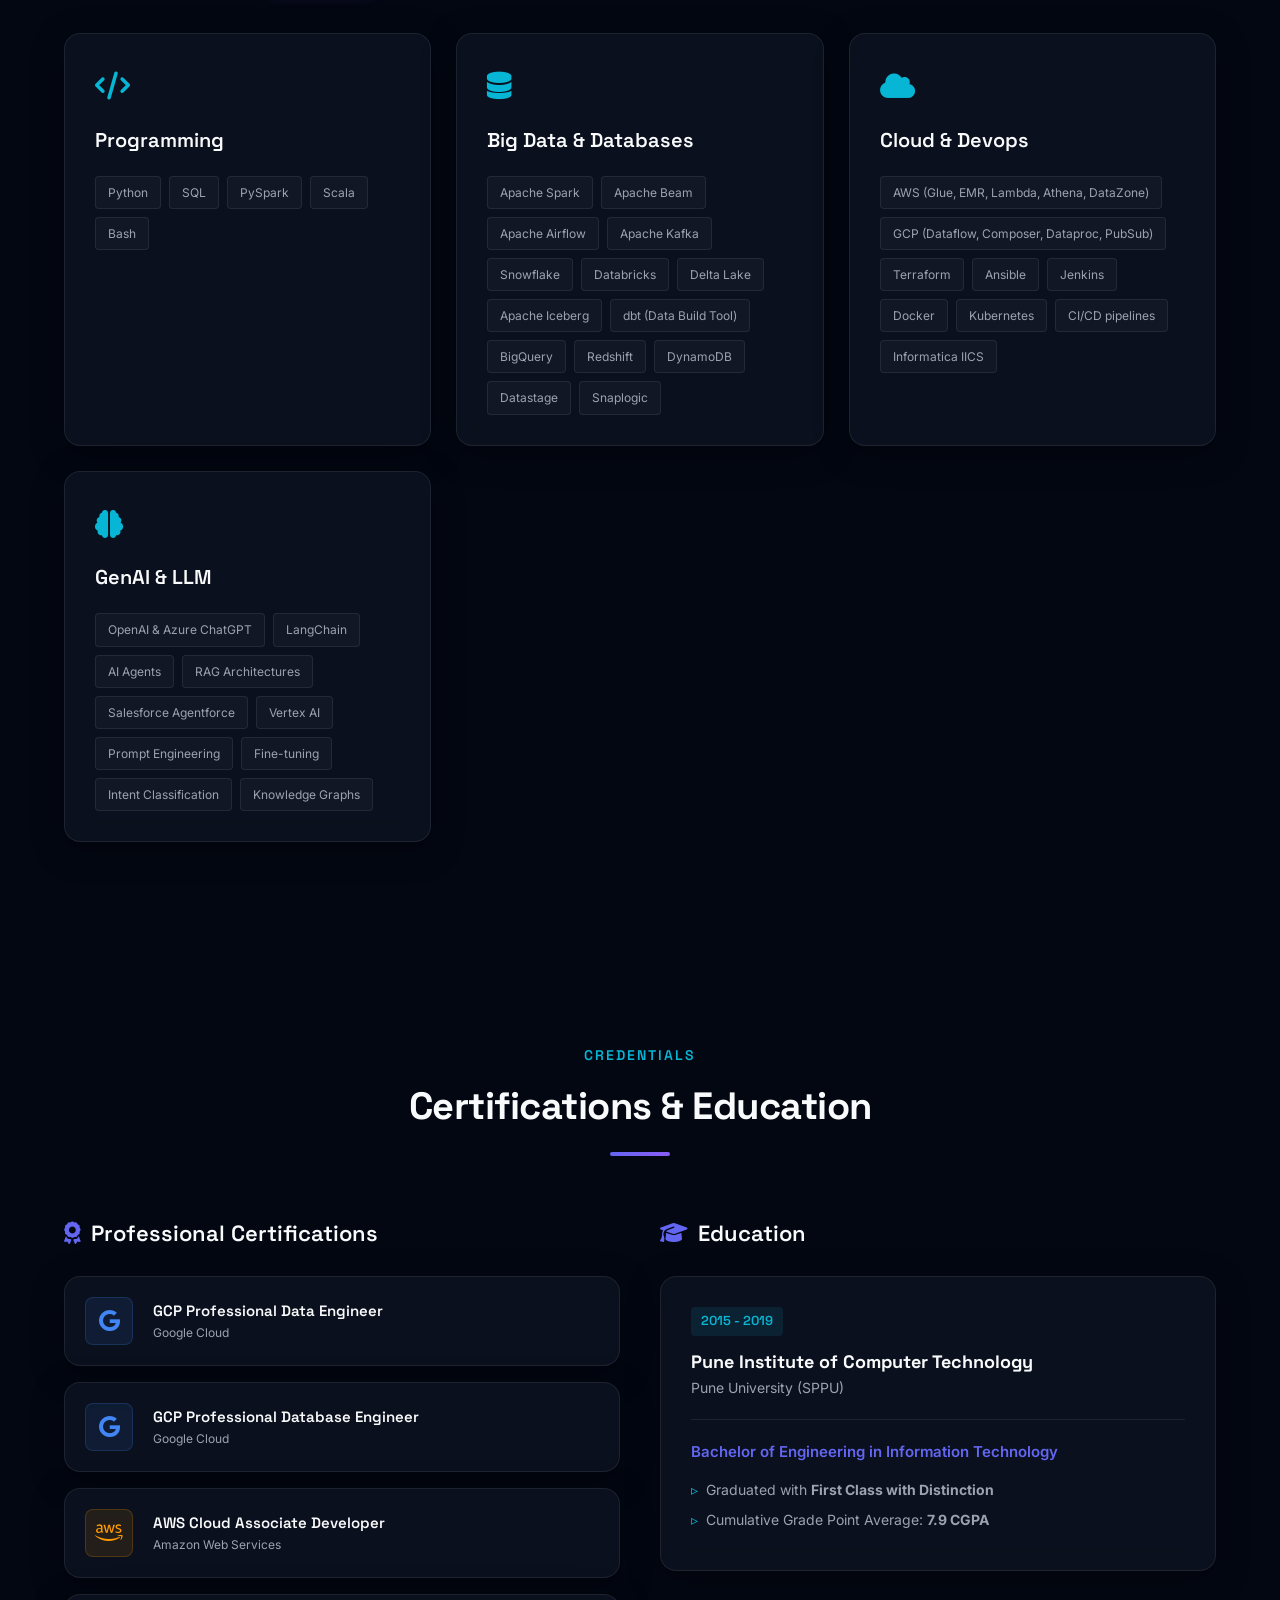
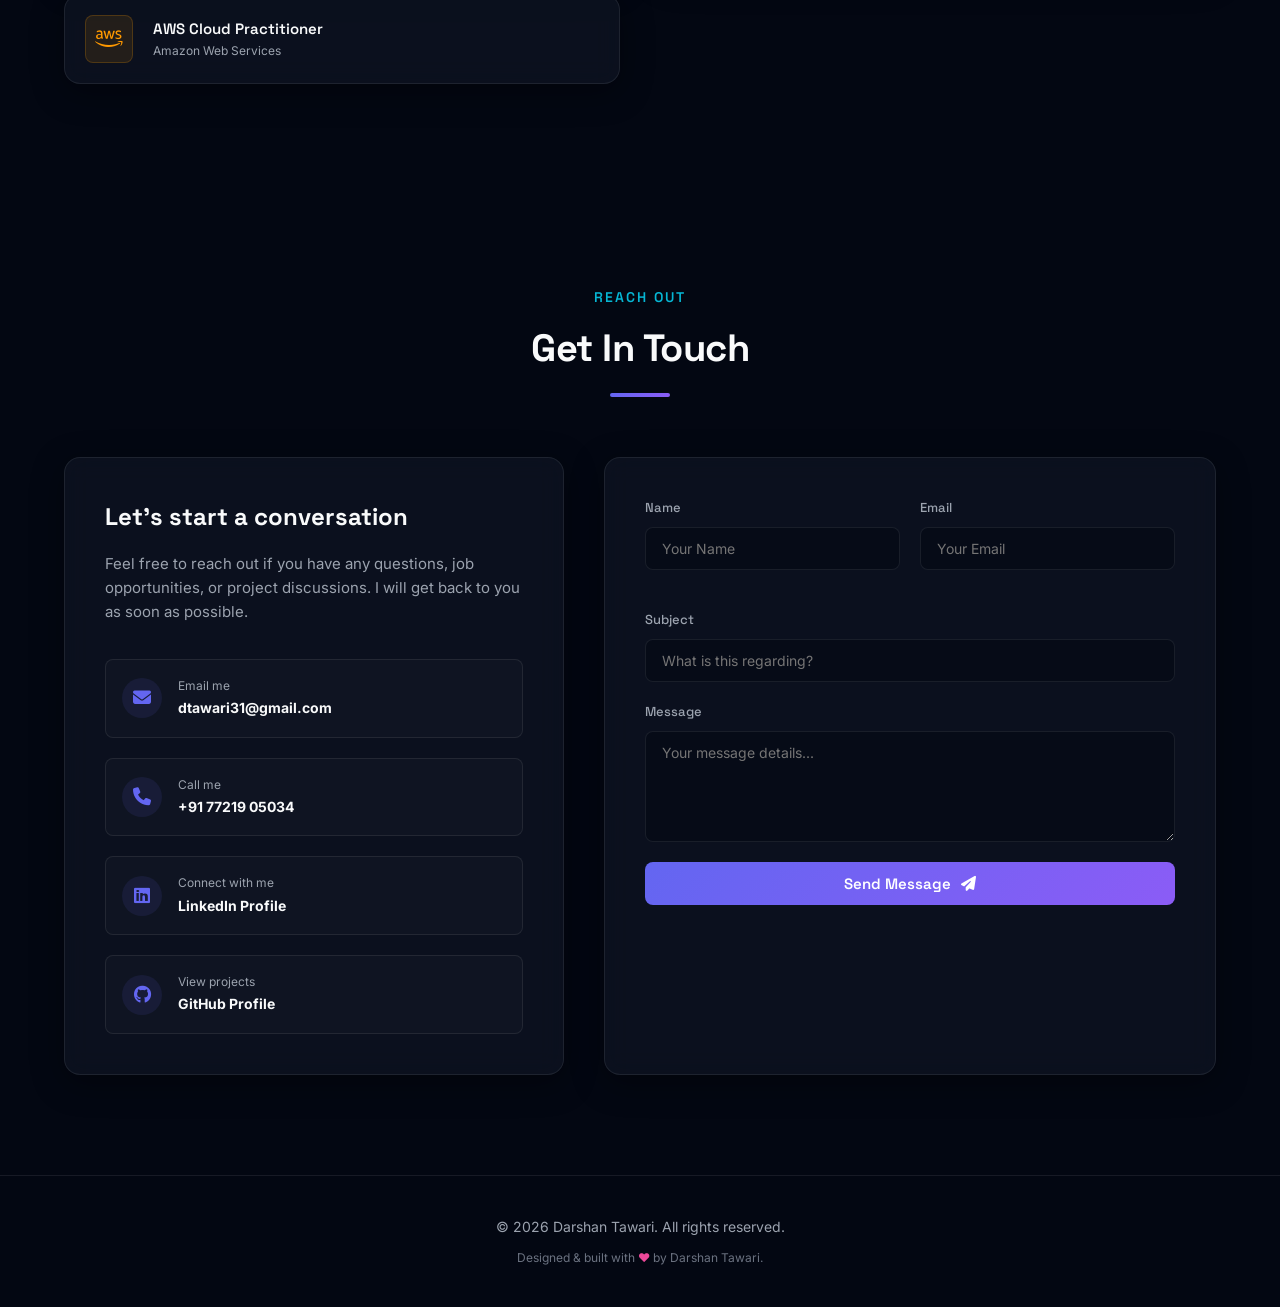
==== commit 28c89960: "feat: Restructure experience headers to place domain beside title and align locations to the right" ====
--- a/index.html
+++ b/index.html
@@ -159,10 +159,12 @@
                             <a href="https://www.linkedin.com/company/letspriorise/" target="_blank" rel="noopener" class="company-linkedin-icon" aria-label="Priorise LinkedIn" title="View on LinkedIn">
                                 <i class="fab fa-linkedin font-awesome-icon"></i>
                             </a>
+                            <span class="location-tag"><i class="fas fa-map-marker-alt"></i> Pune / Remote</span>
+                        </div>
+                        <div class="role-row">
+                            <h3 class="role-title">Senior Data Engineer</h3>
                             <span class="domain-tag"><i class="fas fa-chart-line"></i> Sales</span>
-                            <span class="location-tag"><i class="fas fa-map-marker-alt"></i> Pune / Remote</span>
-                        </div>
-                        <h3 class="role-title">Senior Data Engineer</h3>
+                        </div>
                         <ul class="role-highlights">
                             <li>Developing a <strong>Salesforce Agentforce-based agent</strong> in Salesforce to automate targeted Slack message delivery, using geographical and segment filters for audience selection, and leveraging NLP to refine audience targeting based on user-provided prompts.</li>
                             <li>Developed an AI-powered Agent to recommend <strong>Next Best Actions (NBA)</strong> for sellers using LLMs and business intelligence data, identifying optimal actions based on open pipeline, cross-sell, renewal, and up-sell opportunities while leveraging ACV, quota attainment, and other KPIs.</li>
@@ -183,10 +185,12 @@
                             <a href="https://www.linkedin.com/company/pixeldust-tech/" target="_blank" rel="noopener" class="company-linkedin-icon" aria-label="Pixeldust Technologies LinkedIn" title="View on LinkedIn">
                                 <i class="fab fa-linkedin font-awesome-icon"></i>
                             </a>
+                            <span class="location-tag"><i class="fas fa-map-marker-alt"></i> Pune</span>
+                        </div>
+                        <div class="role-row">
+                            <h3 class="role-title">Senior Data Engineer</h3>
                             <span class="domain-tag"><i class="fas fa-satellite-dish"></i> Telecom</span>
-                            <span class="location-tag"><i class="fas fa-map-marker-alt"></i> Pune</span>
-                        </div>
-                        <h3 class="role-title">Senior Data Engineer</h3>
+                        </div>
                         <ul class="role-highlights">
                             <li>Designed and implemented a real-time data pipeline for the Telecom Domain to process <strong>100–150 million daily streaming events</strong> from VoLTE elements using Pub/Sub and Apache Beam on Dataflow with Flex Templates.</li>
                             <li>Persisted aggregated data in <strong>BigQuery</strong> and built a golden layer by applying domain-specific business logic to power Grafana dashboards for real-time visibility into critical network KPIs.</li>
@@ -208,10 +212,12 @@
                             <a href="https://www.linkedin.com/company/zs-associates/" target="_blank" rel="noopener" class="company-linkedin-icon" aria-label="ZS Associates LinkedIn" title="View on LinkedIn">
                                 <i class="fab fa-linkedin font-awesome-icon"></i>
                             </a>
+                            <span class="location-tag"><i class="fas fa-map-marker-alt"></i> Pune</span>
+                        </div>
+                        <div class="role-row">
+                            <h3 class="role-title">Senior Data Engineer</h3>
                             <span class="domain-tag"><i class="fas fa-prescription-bottle-alt"></i> Pharma</span>
-                            <span class="location-tag"><i class="fas fa-map-marker-alt"></i> Pune</span>
-                        </div>
-                        <h3 class="role-title">Senior Data Engineer</h3>
+                        </div>
                         <ul class="role-highlights">
                             <li><strong>Gen-AI Platform</strong>: Built a scalable Gen-AI platform for pre-clinical trial data, enabling document-level Q&A chatbot and Text Summarization. Integrated Azure OpenAI, vector databases, content extraction, and semantic search.</li>
                             <li><strong>Data Mesh Architecture</strong>: Spearheaded Data Mesh project using AWS DataZone, enabling cross-domain analysis. Utilized Apache Iceberg, AWS Glue, DMS, Step Functions, Athena, and PySpark.</li>
@@ -235,10 +241,12 @@
                             <a href="https://www.linkedin.com/company/lumiqai/" target="_blank" rel="noopener" class="company-linkedin-icon" aria-label="Lumiq.Ai LinkedIn" title="View on LinkedIn">
                                 <i class="fab fa-linkedin font-awesome-icon"></i>
                             </a>
+                            <span class="location-tag"><i class="fas fa-map-marker-alt"></i> Remote</span>
+                        </div>
+                        <div class="role-row">
+                            <h3 class="role-title">Data Engineer</h3>
                             <span class="domain-tag"><i class="fas fa-shield-alt"></i> Insurance, Banking</span>
-                            <span class="location-tag"><i class="fas fa-map-marker-alt"></i> Remote</span>
-                        </div>
-                        <h3 class="role-title">Data Engineer</h3>
+                        </div>
                         <ul class="role-highlights">
                             <li><strong>PySpark Framework</strong>: Developed PySpark frameworks for incremental data migration from AWS S3 to AWS Kinesis streams, triggering AWS Lambda for data transformation.</li>
                             <li><strong>AWS CloudWatch Dashboards</strong>: Designed dashboards to monitor Lambda function errors, invocations, and AWS DMS metrics, analyzing data latency.</li>
@@ -260,10 +268,12 @@
                             <a href="https://www.linkedin.com/company/datametica-birds/" target="_blank" rel="noopener" class="company-linkedin-icon" aria-label="Datametica Birds LinkedIn" title="View on LinkedIn">
                                 <i class="fab fa-linkedin font-awesome-icon"></i>
                             </a>
+                            <span class="location-tag"><i class="fas fa-map-marker-alt"></i> Pune</span>
+                        </div>
+                        <div class="role-row">
+                            <h3 class="role-title">Bigdata Engineer</h3>
                             <span class="domain-tag"><i class="fas fa-shopping-cart"></i> Retail, Logistics</span>
-                            <span class="location-tag"><i class="fas fa-map-marker-alt"></i> Pune</span>
-                        </div>
-                        <h3 class="role-title">Bigdata Engineer</h3>
+                        </div>
                         <ul class="role-highlights">
                             <li>Converted Datastage ETL jobs to Google BigQuery, managed and scheduled via Cloud Composer.</li>
                             <li>Developed end-to-end pipelines migrating Teradata to BigQuery, implementing complex business logic and aggregations. Scheduled tasks via Cloud Composer and IBM Control-M.</li>
--- a/style.css
+++ b/style.css
@@ -996,6 +996,7 @@
     font-weight: 500;
     font-family: 'Space Grotesk', sans-serif;
     transition: var(--transition-smooth);
+    margin-left: auto;
 }
 
 .location-tag i {
@@ -1021,11 +1022,19 @@
     padding: 30px;
 }
 
+.role-row {
+    display: flex;
+    align-items: center;
+    gap: 12px;
+    margin-bottom: 15px;
+    flex-wrap: wrap;
+}
+
 .role-title {
     font-family: 'Space Grotesk', sans-serif;
     font-size: 22px;
     font-weight: 700;
-    margin-bottom: 15px;
+    margin-bottom: 0;
 }
 
 .role-highlights {
@@ -1542,6 +1551,10 @@
         left: 6px;
     }
     
+    .location-tag {
+        margin-left: 0;
+    }
+    
     .form-row {
         grid-template-columns: 1fr;
         gap: 0;
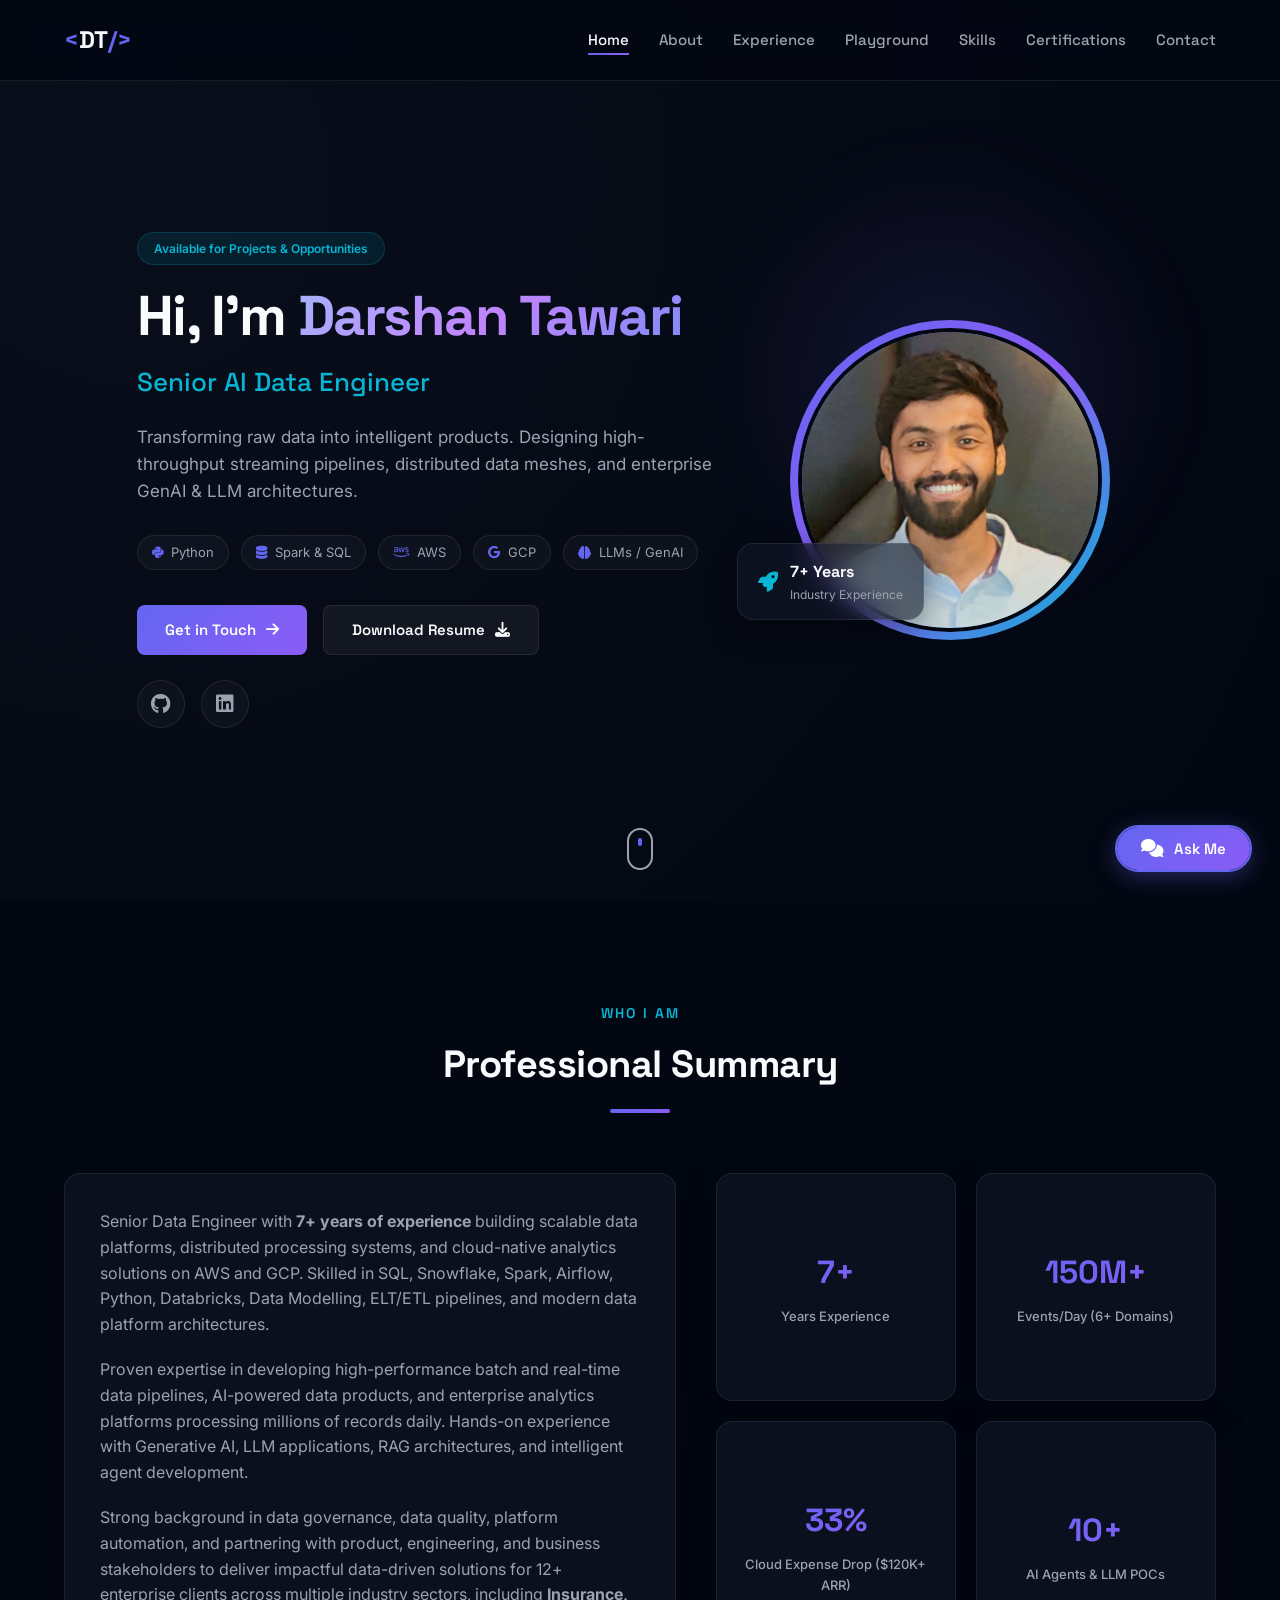
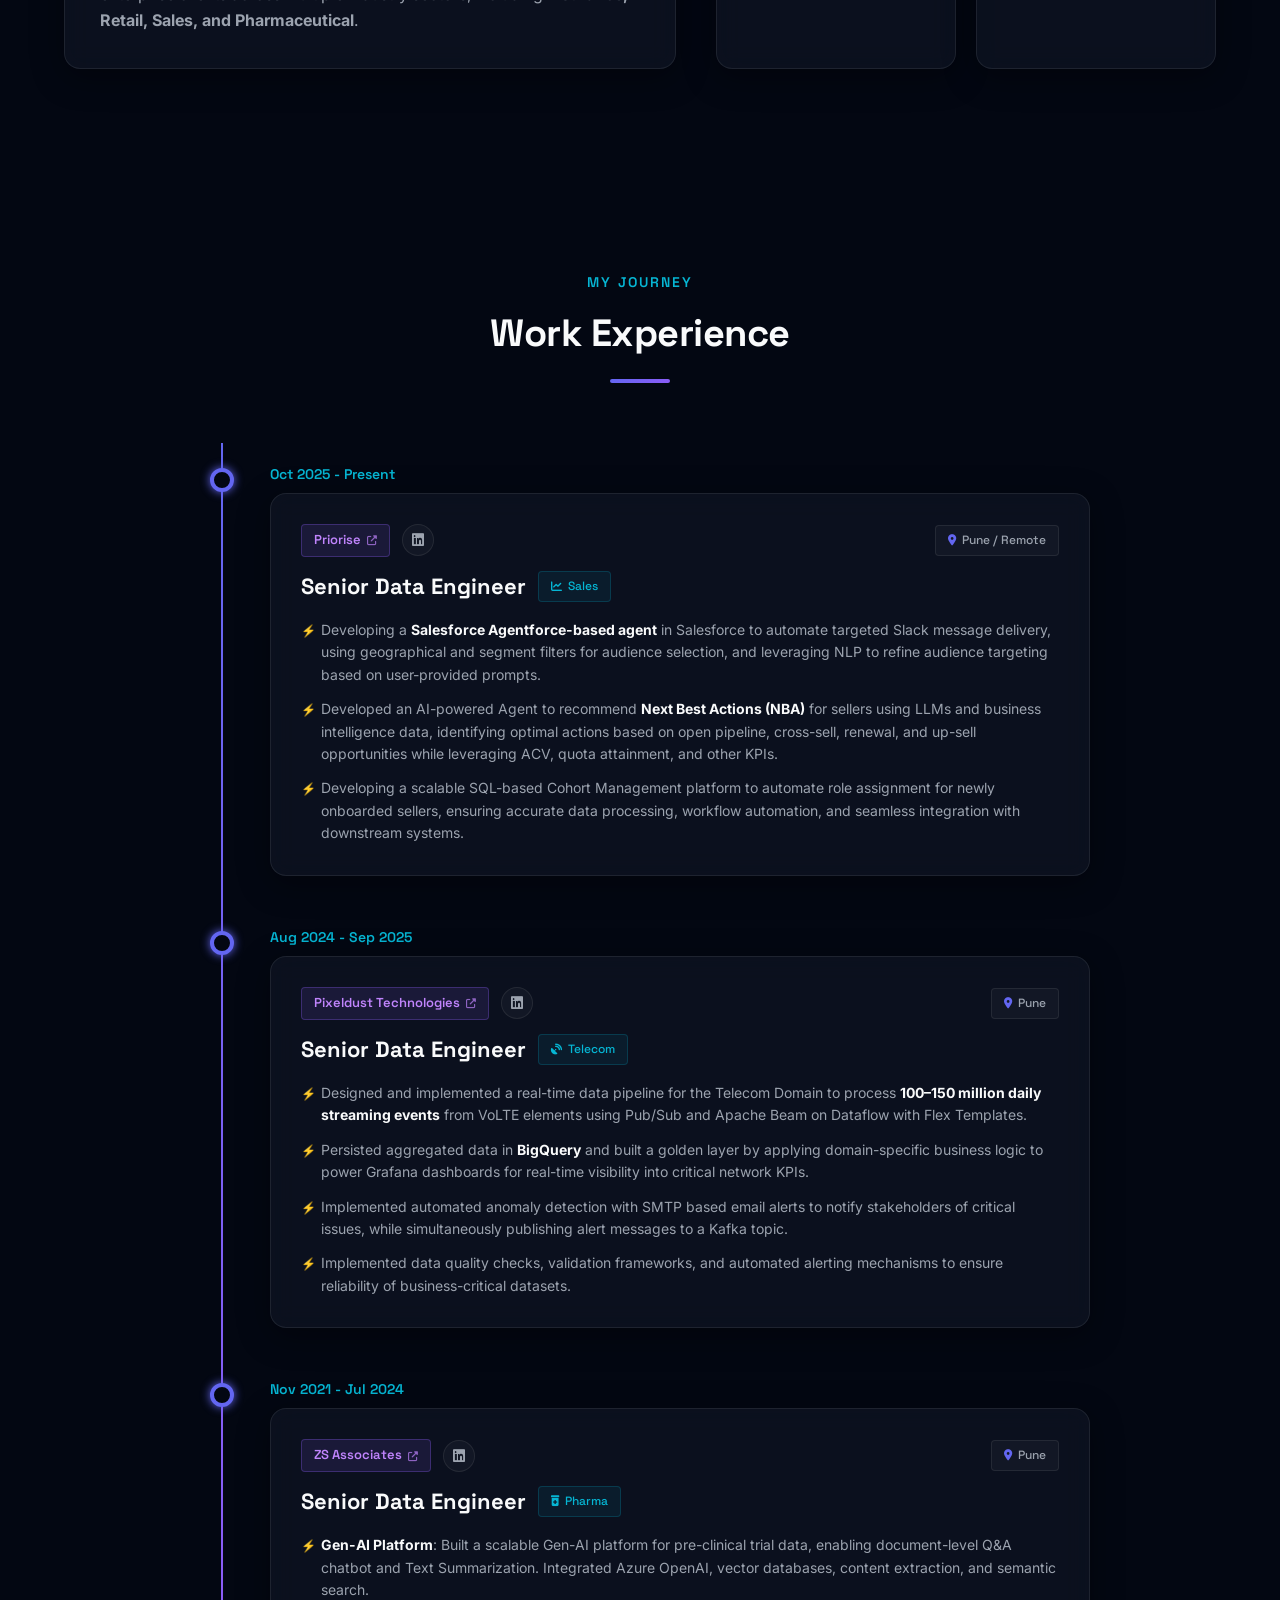
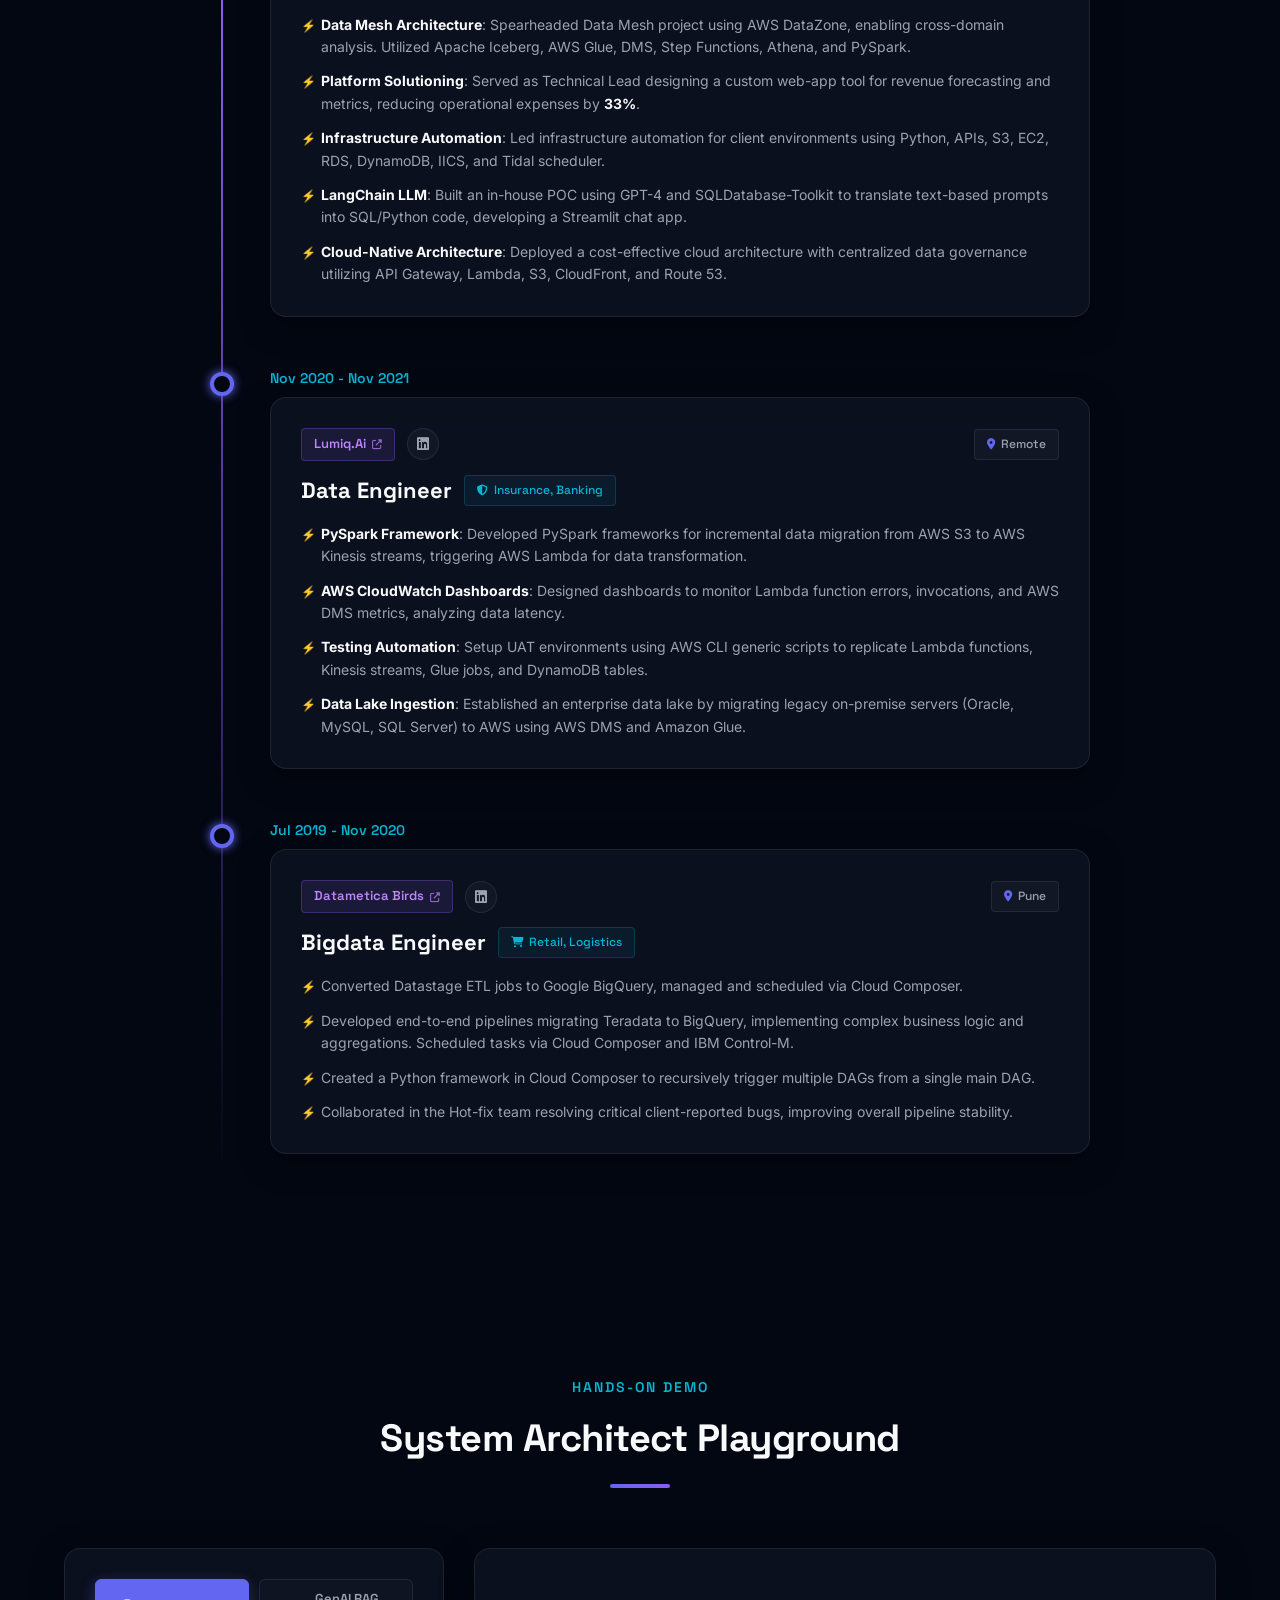
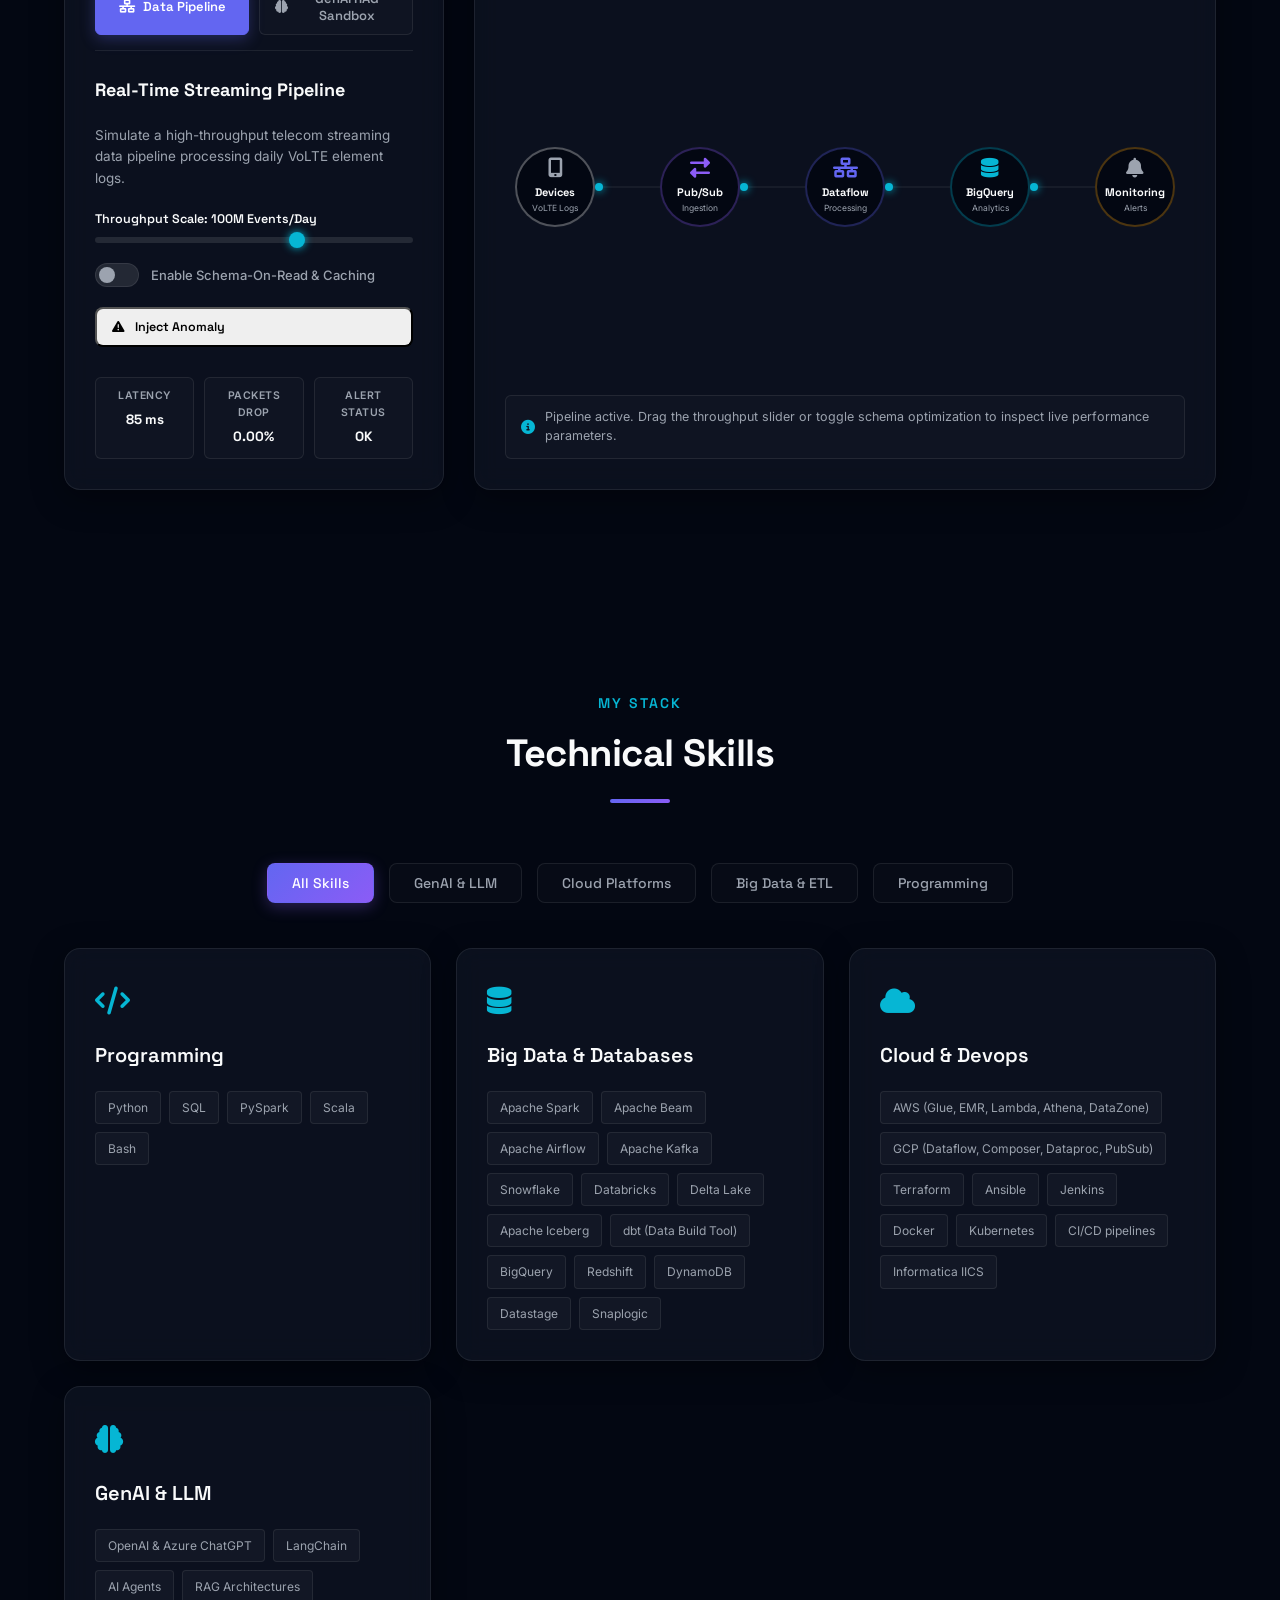
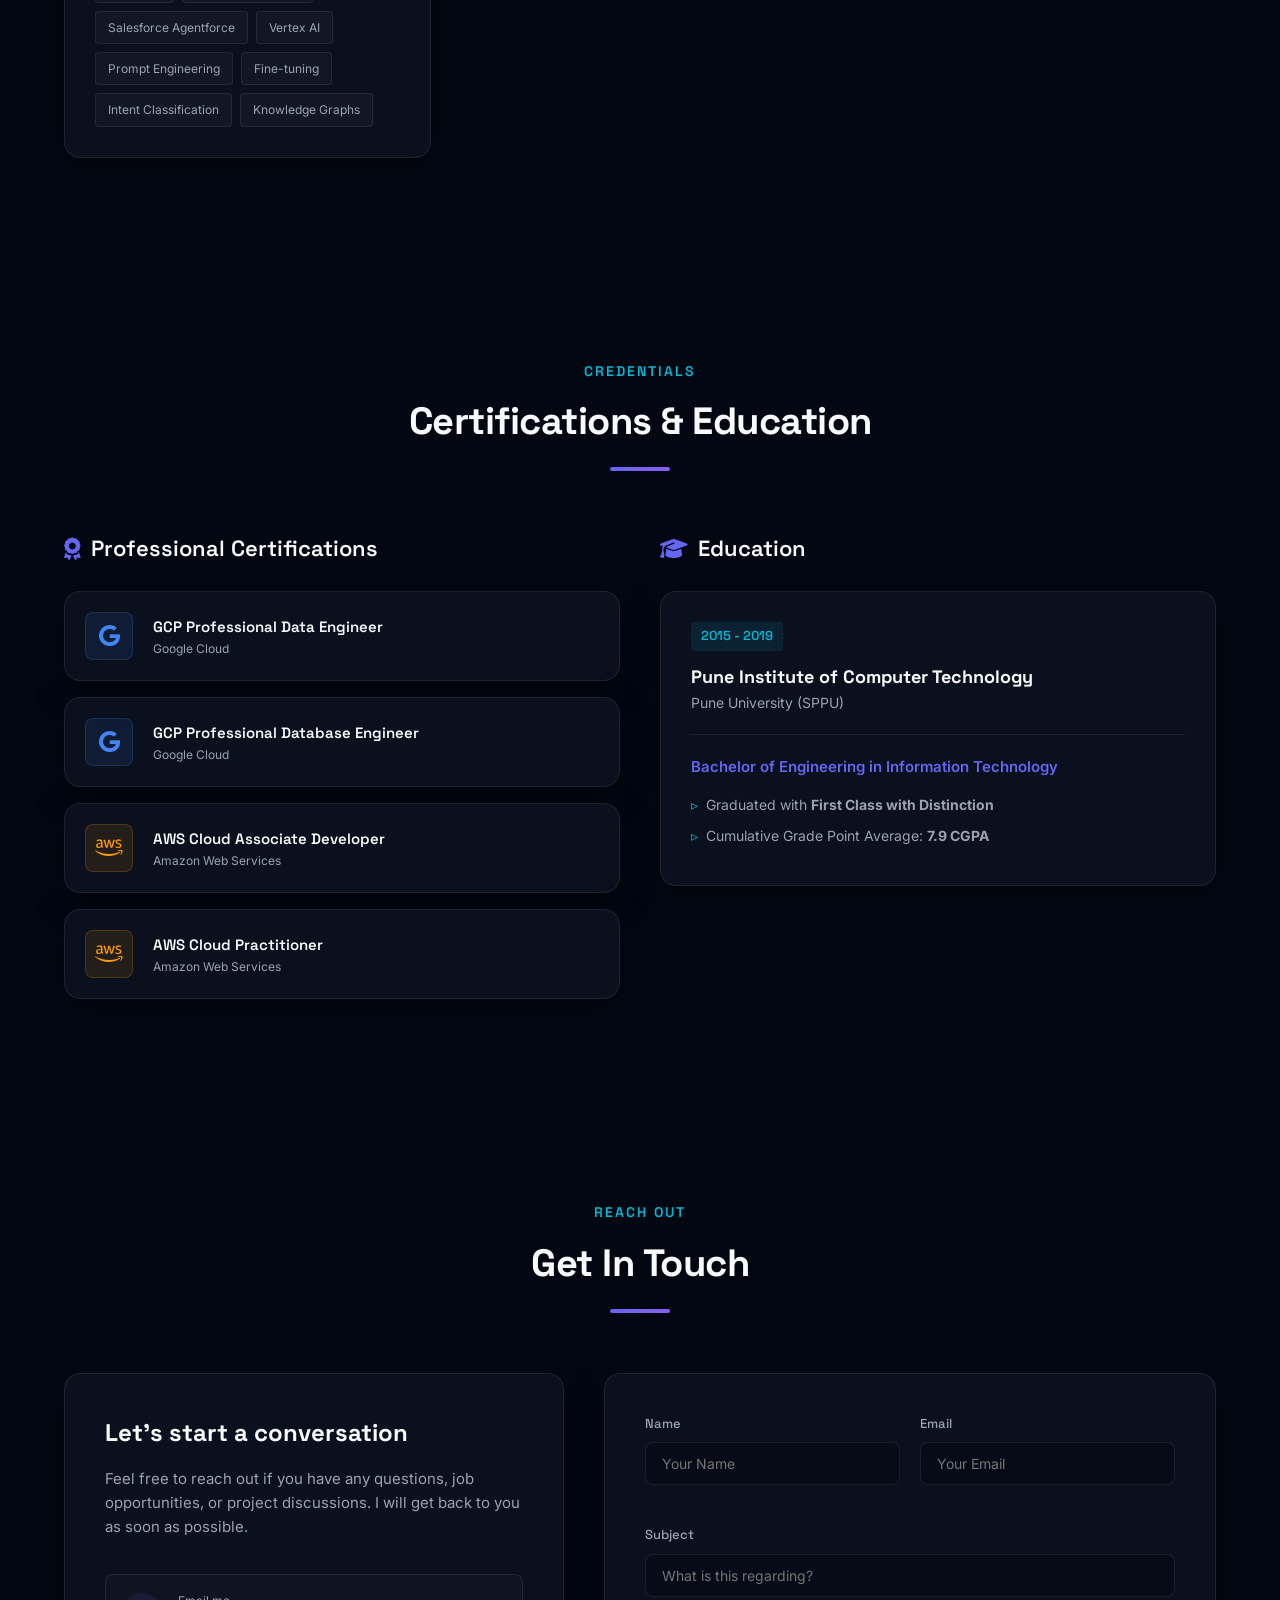
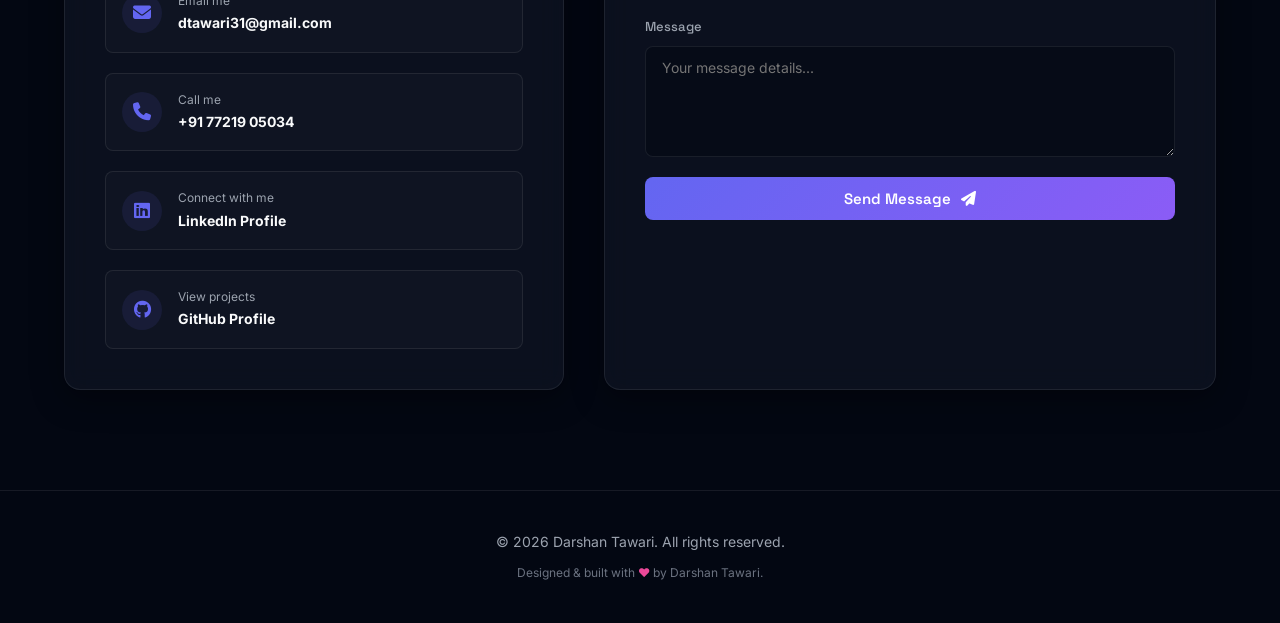
==== commit 328d5f7d: "feat: Deploy System Architect Playground and update experience stats to main branch" ====
--- a/index.html
+++ b/index.html
@@ -23,6 +23,7 @@
                     <li><a href="#home" class="nav-link active">Home</a></li>
                     <li><a href="#about" class="nav-link">About</a></li>
                     <li><a href="#experience" class="nav-link">Experience</a></li>
+                    <li><a href="#playground" class="nav-link">Playground</a></li>
                     <li><a href="#skills" class="nav-link">Skills</a></li>
                     <li><a href="#certifications" class="nav-link">Certifications</a></li>
                     <li><a href="#contact" class="nav-link">Contact</a></li>
@@ -109,7 +110,7 @@
                         Proven expertise in developing high-performance batch and real-time data pipelines, AI-powered data products, and enterprise analytics platforms processing millions of records daily. Hands-on experience with Generative AI, LLM applications, RAG architectures, and intelligent agent development.
                     </p>
                     <p>
-                        Strong background in data governance, data quality, platform automation, and partnering with product, engineering, and business stakeholders to deliver impactful data-driven solutions across multiple industry sectors, including <strong>Insurance, Retail, Sales, and Pharmaceutical</strong>.
+                        Strong background in data governance, data quality, platform automation, and partnering with product, engineering, and business stakeholders to deliver impactful data-driven solutions for 12+ enterprise clients across multiple industry sectors, including <strong>Insurance, Retail, Sales, and Pharmaceutical</strong>.
                     </p>
                 </div>
                 
@@ -120,11 +121,11 @@
                     </div>
                     <div class="stat-card glass-card">
                         <h3>150M+</h3>
-                        <p>Daily Streaming Events</p>
+                        <p>Events/Day (6+ Domains)</p>
                     </div>
                     <div class="stat-card glass-card">
                         <h3>33%</h3>
-                        <p>Cloud Expense Reduction</p>
+                        <p>Cloud Expense Drop ($120K+ ARR)</p>
                     </div>
                     <div class="stat-card glass-card">
                         <h3>10+</h3>
@@ -280,6 +281,201 @@
                             <li>Created a Python framework in Cloud Composer to recursively trigger multiple DAGs from a single main DAG.</li>
                             <li>Collaborated in the Hot-fix team resolving critical client-reported bugs, improving overall pipeline stability.</li>
                         </ul>
+                    </div>
+                </div>
+            </div>
+        </div>
+    </section>
+
+    <!-- Interactive Playground Section -->
+    <section id="playground" class="section playground-section">
+        <div class="container">
+            <div class="section-header">
+                <span class="section-subtitle">Hands-On Demo</span>
+                <h2 class="section-title">System Architect Playground</h2>
+                <div class="underline"></div>
+            </div>
+
+            <div class="playground-layout">
+                <!-- Playground Sidebar / Controls -->
+                <div class="playground-controls glass-card">
+                    <div class="playground-tabs">
+                        <button class="playground-tab-btn active" data-playtab="pipeline">
+                            <i class="fas fa-network-wired"></i> Data Pipeline
+                        </button>
+                        <button class="playground-tab-btn" data-playtab="rag">
+                            <i class="fas fa-brain"></i> GenAI RAG Sandbox
+                        </button>
+                    </div>
+
+                    <!-- Pipeline Tab Controls -->
+                    <div class="playground-tab-content active" id="playtab-pipeline">
+                        <h3>Real-Time Streaming Pipeline</h3>
+                        <p class="playground-desc">Simulate a high-throughput telecom streaming data pipeline processing daily VoLTE element logs.</p>
+                        
+                        <div class="control-group">
+                            <label>Throughput Scale: <span id="pipeline-scale-label">100M</span> Events/Day</label>
+                            <input type="range" id="pipeline-throughput-slider" min="10" max="150" value="100" class="control-slider">
+                        </div>
+
+                        <div class="control-group toggle-group">
+                            <label class="toggle-switch">
+                                <input type="checkbox" id="pipeline-optimize-toggle">
+                                <span class="toggle-slider"></span>
+                            </label>
+                            <span class="toggle-label-text">Enable Schema-On-Read & Caching</span>
+                        </div>
+
+                        <div class="playground-actions">
+                            <button id="btn-inject-anomaly" class="btn btn-warning">
+                                <i class="fas fa-exclamation-triangle"></i> Inject Anomaly
+                            </button>
+                            <button id="btn-reset-pipeline" class="btn btn-outline" style="display:none;">
+                                <i class="fas fa-sync-alt"></i> Reset Flow
+                            </button>
+                        </div>
+
+                        <div class="pipeline-metrics">
+                            <div class="metric-card">
+                                <span class="metric-title">Latency</span>
+                                <span class="metric-value" id="metric-latency">85 ms</span>
+                            </div>
+                            <div class="metric-card">
+                                <span class="metric-title">Packets Drop</span>
+                                <span class="metric-value" id="metric-drops">0.00%</span>
+                            </div>
+                            <div class="metric-card">
+                                <span class="metric-title">Alert Status</span>
+                                <span class="metric-value text-success" id="metric-alerts">OK</span>
+                            </div>
+                        </div>
+                    </div>
+
+                    <!-- RAG Tab Controls -->
+                    <div class="playground-tab-content" id="playtab-rag">
+                        <h3>GenAI Resume Q&A Sandbox</h3>
+                        <p class="playground-desc">Simulate how a vector search & LLM Retrieval-Augmented Generation pipeline parses Darshan's resume.</p>
+
+                        <div class="control-group">
+                            <label>LLM Temperature (Creativity): <span id="rag-temp-label">0.2</span></label>
+                            <input type="range" id="rag-temperature-slider" min="0" max="10" value="2" class="control-slider">
+                        </div>
+
+                        <div class="control-group">
+                            <label>Sample Prompts:</label>
+                            <div class="prompt-presets">
+                                <button class="btn-preset-prompt">What did Darshan build at ZS?</button>
+                                <button class="btn-preset-prompt">Does he know AWS & PySpark?</button>
+                                <button class="btn-preset-prompt">Show his cloud certifications.</button>
+                            </div>
+                        </div>
+
+                        <div class="search-box-container">
+                            <input type="text" id="rag-query-input" placeholder="Type or click a preset prompt..." class="rag-search-input">
+                            <button id="btn-run-rag" class="btn btn-primary"><i class="fas fa-play"></i> Run RAG</button>
+                        </div>
+                    </div>
+                </div>
+
+                <!-- Playground Output / Screen -->
+                <div class="playground-viewer glass-card">
+                    <!-- Pipeline Viewer Screen -->
+                    <div class="viewer-screen active" id="view-pipeline">
+                        <div class="pipeline-canvas-container">
+                            <div class="pipeline-node node-source" data-label="Data Source">
+                                <i class="fas fa-mobile-alt font-awesome-icon"></i>
+                                <span class="node-title">Devices</span>
+                                <span class="node-sub">VoLTE Logs</span>
+                            </div>
+
+                            <div class="pipeline-connector">
+                                <div class="packet-flow" id="flow-1"></div>
+                            </div>
+
+                            <div class="pipeline-node node-pubsub" data-label="GCP Pub/Sub">
+                                <i class="fas fa-exchange-alt font-awesome-icon"></i>
+                                <span class="node-title">Pub/Sub</span>
+                                <span class="node-sub">Ingestion</span>
+                            </div>
+
+                            <div class="pipeline-connector">
+                                <div class="packet-flow" id="flow-2"></div>
+                            </div>
+
+                            <div class="pipeline-node node-beam" data-label="Apache Beam">
+                                <i class="fas fa-network-wired font-awesome-icon"></i>
+                                <span class="node-title">Dataflow</span>
+                                <span class="node-sub">Processing</span>
+                            </div>
+
+                            <div class="pipeline-connector">
+                                <div class="packet-flow" id="flow-3"></div>
+                            </div>
+
+                            <div class="pipeline-node node-bq" data-label="Google BigQuery">
+                                <i class="fas fa-database font-awesome-icon"></i>
+                                <span class="node-title">BigQuery</span>
+                                <span class="node-sub">Analytics</span>
+                            </div>
+
+                            <div class="pipeline-connector">
+                                <div class="packet-flow" id="flow-4"></div>
+                            </div>
+
+                            <div class="pipeline-node node-alerts" data-label="Grafana Dashboard">
+                                <i class="fas fa-bell font-awesome-icon"></i>
+                                <span class="node-title">Monitoring</span>
+                                <span class="node-sub">Alerts</span>
+                            </div>
+                        </div>
+
+                        <!-- Pipeline Info Banner -->
+                        <div class="pipeline-info-banner" id="pipeline-status-banner">
+                            <i class="fas fa-info-circle font-awesome-icon"></i> Pipeline active. Drag the throughput slider or toggle schema optimization to inspect live performance parameters.
+                        </div>
+                    </div>
+
+                    <!-- RAG Viewer Screen -->
+                    <div class="viewer-screen" id="view-rag">
+                        <div class="rag-steps-container">
+                            <!-- Step 1: Query Input -->
+                            <div class="rag-step" id="step-query">
+                                <div class="step-num">1</div>
+                                <div class="step-details">
+                                    <h4>Embedding Conversion</h4>
+                                    <div class="step-content text-muted" id="rag-step-1-content">Awaiting search query...</div>
+                                </div>
+                            </div>
+
+                            <!-- Step 2: Vector DB -->
+                            <div class="rag-step" id="step-vector">
+                                <div class="step-num">2</div>
+                                <div class="step-details">
+                                    <h4>Vector DB Similarity Search (Top-K Chunks)</h4>
+                                    <div class="step-content text-muted" id="rag-step-2-content">Awaiting similarity matches...</div>
+                                </div>
+                            </div>
+
+                            <!-- Step 3: Prompt Construction -->
+                            <div class="rag-step" id="step-prompt">
+                                <div class="step-num">3</div>
+                                <div class="step-details">
+                                    <h4>Augmented Prompt Template</h4>
+                                    <div class="step-content text-muted" id="rag-step-3-content">Awaiting context assembly...</div>
+                                </div>
+                            </div>
+
+                            <!-- Step 4: Generation Output -->
+                            <div class="rag-step" id="step-generation">
+                                <div class="step-num">4</div>
+                                <div class="step-details">
+                                    <h4>LLM Text Generation (Response)</h4>
+                                    <div class="step-content-box" id="rag-output-box">
+                                        <div class="empty-state">Output text will print character-by-character here...</div>
+                                    </div>
+                                </div>
+                            </div>
+                        </div>
                     </div>
                 </div>
             </div>
--- a/style.css
+++ b/style.css
@@ -1580,3 +1580,605 @@
         font-size: 20px;
     }
 }
+
+/* ==========================================================================
+   System Architect Playground
+   ========================================================================== */
+.playground-section {
+    position: relative;
+    z-index: 1;
+}
+
+.playground-layout {
+    display: grid;
+    grid-template-columns: 380px 1fr;
+    gap: 30px;
+    margin-top: 40px;
+}
+
+.playground-controls {
+    padding: 30px;
+    display: flex;
+    flex-direction: column;
+    gap: 25px;
+    height: fit-content;
+}
+
+.playground-tabs {
+    display: flex;
+    gap: 10px;
+    border-bottom: 1px solid var(--border-color);
+    padding-bottom: 15px;
+}
+
+.playground-tab-btn {
+    flex: 1;
+    background: rgba(255, 255, 255, 0.02);
+    border: 1px solid var(--border-color);
+    color: var(--text-secondary);
+    padding: 10px 15px;
+    border-radius: 6px;
+    font-family: 'Space Grotesk', sans-serif;
+    font-size: 13px;
+    font-weight: 600;
+    cursor: pointer;
+    transition: var(--transition-smooth);
+    display: flex;
+    align-items: center;
+    justify-content: center;
+    gap: 8px;
+}
+
+.playground-tab-btn:hover {
+    border-color: var(--primary-indigo);
+    color: #fff;
+    background: rgba(99, 102, 241, 0.05);
+}
+
+.playground-tab-btn.active {
+    background: var(--primary-indigo);
+    border-color: var(--primary-indigo);
+    color: #fff;
+    box-shadow: 0 4px 15px rgba(99, 102, 241, 0.3);
+}
+
+.playground-tab-content {
+    display: none;
+    flex-direction: column;
+    gap: 20px;
+}
+
+.playground-tab-content.active {
+    display: flex;
+}
+
+.playground-tab-content h3 {
+    font-family: 'Space Grotesk', sans-serif;
+    font-size: 18px;
+    font-weight: 700;
+}
+
+.playground-desc {
+    color: var(--text-secondary);
+    font-size: 13.5px;
+    line-height: 1.6;
+}
+
+.control-group {
+    display: flex;
+    flex-direction: column;
+    gap: 8px;
+}
+
+.control-group label {
+    font-family: 'Space Grotesk', sans-serif;
+    font-size: 12.5px;
+    font-weight: 600;
+    color: var(--text-primary);
+}
+
+.control-slider {
+    -webkit-appearance: none;
+    width: 100%;
+    height: 6px;
+    border-radius: 3px;
+    background: rgba(255, 255, 255, 0.1);
+    outline: none;
+}
+
+.control-slider::-webkit-slider-thumb {
+    -webkit-appearance: none;
+    width: 16px;
+    height: 16px;
+    border-radius: 50%;
+    background: var(--accent-cyan);
+    cursor: pointer;
+    box-shadow: 0 0 8px var(--accent-cyan);
+    transition: var(--transition-smooth);
+}
+
+.control-slider::-webkit-slider-thumb:hover {
+    transform: scale(1.2);
+}
+
+.toggle-group {
+    flex-direction: row !important;
+    align-items: center;
+    gap: 12px;
+}
+
+.toggle-switch {
+    position: relative;
+    display: inline-block;
+    width: 44px;
+    height: 24px;
+}
+
+.toggle-switch input {
+    opacity: 0;
+    width: 0;
+    height: 0;
+}
+
+.toggle-slider {
+    position: absolute;
+    cursor: pointer;
+    top: 0;
+    left: 0;
+    right: 0;
+    bottom: 0;
+    background-color: rgba(255, 255, 255, 0.1);
+    transition: .4s;
+    border-radius: 24px;
+    border: 1px solid var(--border-color);
+}
+
+.toggle-slider:before {
+    position: absolute;
+    content: "";
+    height: 16px;
+    width: 16px;
+    left: 3px;
+    bottom: 3px;
+    background-color: var(--text-secondary);
+    transition: .4s;
+    border-radius: 50%;
+}
+
+.toggle-switch input:checked + .toggle-slider {
+    background-color: rgba(99, 102, 241, 0.2);
+    border-color: var(--primary-indigo);
+}
+
+.toggle-switch input:checked + .toggle-slider:before {
+    transform: translateX(20px);
+    background-color: var(--primary-indigo);
+    box-shadow: 0 0 8px var(--primary-indigo);
+}
+
+.toggle-label-text {
+    font-size: 13px !important;
+    color: var(--text-secondary) !important;
+    font-weight: 500 !important;
+}
+
+.playground-actions {
+    display: flex;
+    gap: 10px;
+}
+
+.playground-actions .btn {
+    flex: 1;
+    padding: 10px 15px;
+    font-size: 12.5px;
+}
+
+.pipeline-metrics {
+    display: grid;
+    grid-template-columns: repeat(3, 1fr);
+    gap: 10px;
+    margin-top: 10px;
+}
+
+.metric-card {
+    background: rgba(255, 255, 255, 0.02);
+    border: 1px solid var(--border-color);
+    padding: 10px;
+    border-radius: 6px;
+    text-align: center;
+    display: flex;
+    flex-direction: column;
+    gap: 4px;
+}
+
+.metric-title {
+    font-size: 10.5px;
+    color: var(--text-secondary);
+    text-transform: uppercase;
+    font-weight: 600;
+    letter-spacing: 0.5px;
+}
+
+.metric-value {
+    font-family: 'Space Grotesk', sans-serif;
+    font-size: 13.5px;
+    font-weight: 700;
+}
+
+/* Preset Prompts */
+.prompt-presets {
+    display: flex;
+    flex-direction: column;
+    gap: 6px;
+}
+
+.btn-preset-prompt {
+    background: rgba(255, 255, 255, 0.02);
+    border: 1px solid var(--border-color);
+    border-radius: 4px;
+    padding: 8px 12px;
+    color: var(--text-secondary);
+    text-align: left;
+    font-size: 12px;
+    cursor: pointer;
+    transition: var(--transition-smooth);
+    font-family: 'Inter', sans-serif;
+}
+
+.btn-preset-prompt:hover {
+    background: rgba(6, 182, 212, 0.05);
+    border-color: var(--accent-cyan);
+    color: #fff;
+    padding-left: 15px;
+}
+
+/* RAG Search Input */
+.search-box-container {
+    display: flex;
+    gap: 8px;
+}
+
+.rag-search-input {
+    flex: 1;
+    background: rgba(0, 0, 0, 0.2);
+    border: 1px solid var(--border-color);
+    border-radius: 6px;
+    padding: 10px 12px;
+    color: #fff;
+    font-size: 13px;
+    outline: none;
+    font-family: 'Inter', sans-serif;
+    transition: var(--transition-smooth);
+}
+
+.rag-search-input:focus {
+    border-color: var(--primary-indigo);
+    box-shadow: 0 0 8px rgba(99, 102, 241, 0.2);
+}
+
+/* Playground Viewer Output Screen */
+.playground-viewer {
+    min-height: 480px;
+    display: flex;
+    flex-direction: column;
+    padding: 30px;
+    position: relative;
+    overflow: hidden;
+}
+
+.viewer-screen {
+    display: none;
+    flex-direction: column;
+    height: 100%;
+    flex: 1;
+}
+
+.viewer-screen.active {
+    display: flex;
+}
+
+/* Pipeline Canvas elements */
+.pipeline-canvas-container {
+    flex: 1;
+    display: flex;
+    justify-content: space-between;
+    align-items: center;
+    position: relative;
+    padding: 0 10px;
+    min-height: 320px;
+    overflow-x: auto;
+}
+
+.pipeline-node {
+    display: flex;
+    flex-direction: column;
+    align-items: center;
+    justify-content: center;
+    width: 80px;
+    height: 80px;
+    border-radius: 50%;
+    background: var(--bg-darker);
+    border: 2px solid var(--border-color);
+    box-shadow: 0 0 10px rgba(255, 255, 255, 0.02);
+    transition: var(--transition-smooth);
+    text-align: center;
+    z-index: 2;
+    cursor: default;
+    flex-shrink: 0;
+}
+
+.pipeline-node i {
+    font-size: 20px;
+    color: var(--text-secondary);
+    margin-bottom: 6px;
+    transition: var(--transition-smooth);
+}
+
+.node-title {
+    font-family: 'Space Grotesk', sans-serif;
+    font-size: 11px;
+    font-weight: 700;
+    color: var(--text-primary);
+}
+
+.node-sub {
+    font-size: 8.5px;
+    color: var(--text-secondary);
+}
+
+/* Custom coloring for nodes */
+.node-source { border-color: rgba(255, 255, 255, 0.3); }
+.node-pubsub { border-color: rgba(139, 92, 246, 0.3); }
+.node-beam { border-color: rgba(99, 102, 241, 0.3); }
+.node-bq { border-color: rgba(6, 182, 212, 0.3); }
+.node-alerts { border-color: rgba(245, 158, 11, 0.3); }
+
+.node-pubsub i { color: var(--secondary-purple); }
+.node-beam i { color: var(--primary-indigo); }
+.node-bq i { color: var(--accent-cyan); }
+
+/* Animation active states */
+.pipeline-node.active-processing {
+    box-shadow: 0 0 20px rgba(139, 92, 246, 0.3);
+}
+
+.pipeline-node.active-processing i {
+    transform: scale(1.1);
+}
+
+/* Connectors */
+.pipeline-connector {
+    flex-grow: 1;
+    height: 2px;
+    background: rgba(255, 255, 255, 0.05);
+    position: relative;
+    z-index: 1;
+    min-width: 30px;
+    flex-shrink: 1;
+}
+
+.packet-flow {
+    position: absolute;
+    left: 0;
+    top: -3px;
+    width: 8px;
+    height: 8px;
+    border-radius: 50%;
+    background: var(--accent-cyan);
+    box-shadow: 0 0 8px var(--accent-cyan);
+    animation: packetFlowAnim 2s infinite linear;
+}
+
+@keyframes packetFlowAnim {
+    0% { left: 0%; opacity: 0; }
+    10% { opacity: 1; }
+    90% { opacity: 1; }
+    100% { left: 100%; opacity: 0; }
+}
+
+/* Packets state for anomalies */
+.packet-flow.paused {
+    animation-play-state: paused;
+}
+
+.packet-flow.red-alert {
+    background: #ef4444 !important;
+    box-shadow: 0 0 10px #ef4444 !important;
+}
+
+.pipeline-node.node-alerts.anomaly-active {
+    border-color: #ef4444;
+    box-shadow: 0 0 20px rgba(239, 68, 68, 0.4);
+    animation: alertPulse 1s infinite alternate;
+}
+
+.pipeline-node.node-alerts.anomaly-active i {
+    color: #ef4444;
+}
+
+@keyframes alertPulse {
+    0% { transform: scale(1); }
+    100% { transform: scale(1.1); }
+}
+
+.pipeline-info-banner {
+    background: rgba(255, 255, 255, 0.02);
+    border: 1px solid var(--border-color);
+    border-radius: 6px;
+    padding: 12px 15px;
+    font-size: 12.5px;
+    color: var(--text-secondary);
+    display: flex;
+    align-items: center;
+    gap: 10px;
+    line-height: 1.5;
+}
+
+.pipeline-info-banner i {
+    font-size: 14px;
+    color: var(--accent-cyan);
+    flex-shrink: 0;
+}
+
+.pipeline-info-banner.alert-banner {
+    border-color: rgba(239, 68, 68, 0.3);
+    background: rgba(239, 68, 68, 0.05);
+    color: #fca5a5;
+}
+
+.pipeline-info-banner.alert-banner i {
+    color: #ef4444;
+}
+
+/* RAG Step Visualizer */
+.rag-steps-container {
+    display: flex;
+    flex-direction: column;
+    gap: 20px;
+    flex: 1;
+}
+
+.rag-step {
+    display: flex;
+    gap: 15px;
+    opacity: 0.5;
+    transition: var(--transition-smooth);
+}
+
+.rag-step.active {
+    opacity: 1;
+}
+
+.step-num {
+    width: 26px;
+    height: 26px;
+    border-radius: 50%;
+    background: rgba(255, 255, 255, 0.05);
+    border: 1px solid var(--border-color);
+    display: flex;
+    align-items: center;
+    justify-content: center;
+    font-family: 'Space Grotesk', sans-serif;
+    font-size: 12px;
+    font-weight: 700;
+    color: var(--text-secondary);
+    flex-shrink: 0;
+    transition: var(--transition-smooth);
+}
+
+.rag-step.active .step-num {
+    background: var(--accent-cyan);
+    border-color: var(--accent-cyan);
+    color: var(--bg-darker);
+    box-shadow: 0 0 10px rgba(6, 182, 212, 0.4);
+}
+
+.step-details {
+    flex: 1;
+    display: flex;
+    flex-direction: column;
+    gap: 5px;
+}
+
+.step-details h4 {
+    font-family: 'Space Grotesk', sans-serif;
+    font-size: 13.5px;
+    font-weight: 600;
+    color: var(--text-primary);
+}
+
+.step-content {
+    font-size: 12.5px;
+    color: var(--text-secondary);
+    transition: var(--transition-smooth);
+}
+
+.step-content-box {
+    background: rgba(0, 0, 0, 0.2);
+    border: 1px solid var(--border-color);
+    border-radius: 6px;
+    padding: 12px 15px;
+    min-height: 100px;
+    max-height: 180px;
+    overflow-y: auto;
+    font-size: 13px;
+    color: var(--text-primary);
+    line-height: 1.6;
+    font-family: 'Inter', sans-serif;
+}
+
+.empty-state {
+    color: var(--text-secondary);
+    opacity: 0.6;
+    font-style: italic;
+    font-size: 12px;
+}
+
+.highlight-chunk {
+    background: rgba(6, 182, 212, 0.06);
+    border-left: 2px solid var(--accent-cyan);
+    padding: 6px 10px;
+    margin-bottom: 8px;
+    border-radius: 0 4px 4px 0;
+    font-size: 11.5px;
+}
+
+.highlight-chunk:last-child {
+    margin-bottom: 0;
+}
+
+.highlight-chunk strong {
+    color: var(--accent-cyan);
+}
+
+/* Typing cursor for generation */
+.rag-output-cursor::after {
+    content: '█';
+    animation: cursorBlink 0.8s infinite;
+    color: var(--accent-cyan);
+    margin-left: 2px;
+}
+
+@keyframes cursorBlink {
+    0%, 100% { opacity: 0; }
+    50% { opacity: 1; }
+}
+
+/* Responsive adjustments for playground */
+@media (max-width: 992px) {
+    .playground-layout {
+        grid-template-columns: 1fr;
+    }
+    .playground-viewer {
+        min-height: 380px;
+    }
+}
+
+@media (max-width: 576px) {
+    .pipeline-canvas-container {
+        flex-direction: column;
+        gap: 15px;
+        align-items: center;
+        min-height: auto;
+    }
+    
+    .pipeline-connector {
+        width: 2px;
+        height: 30px;
+        flex-grow: 0;
+        min-height: 30px;
+    }
+    
+    .packet-flow {
+        left: -3px;
+        top: 0;
+        animation: packetFlowVertical 1.5s infinite linear;
+    }
+    
+    @keyframes packetFlowVertical {
+        0% { top: 0%; opacity: 0; }
+        10% { opacity: 1; }
+        90% { opacity: 1; }
+        100% { top: 100%; opacity: 0; }
+    }
+}
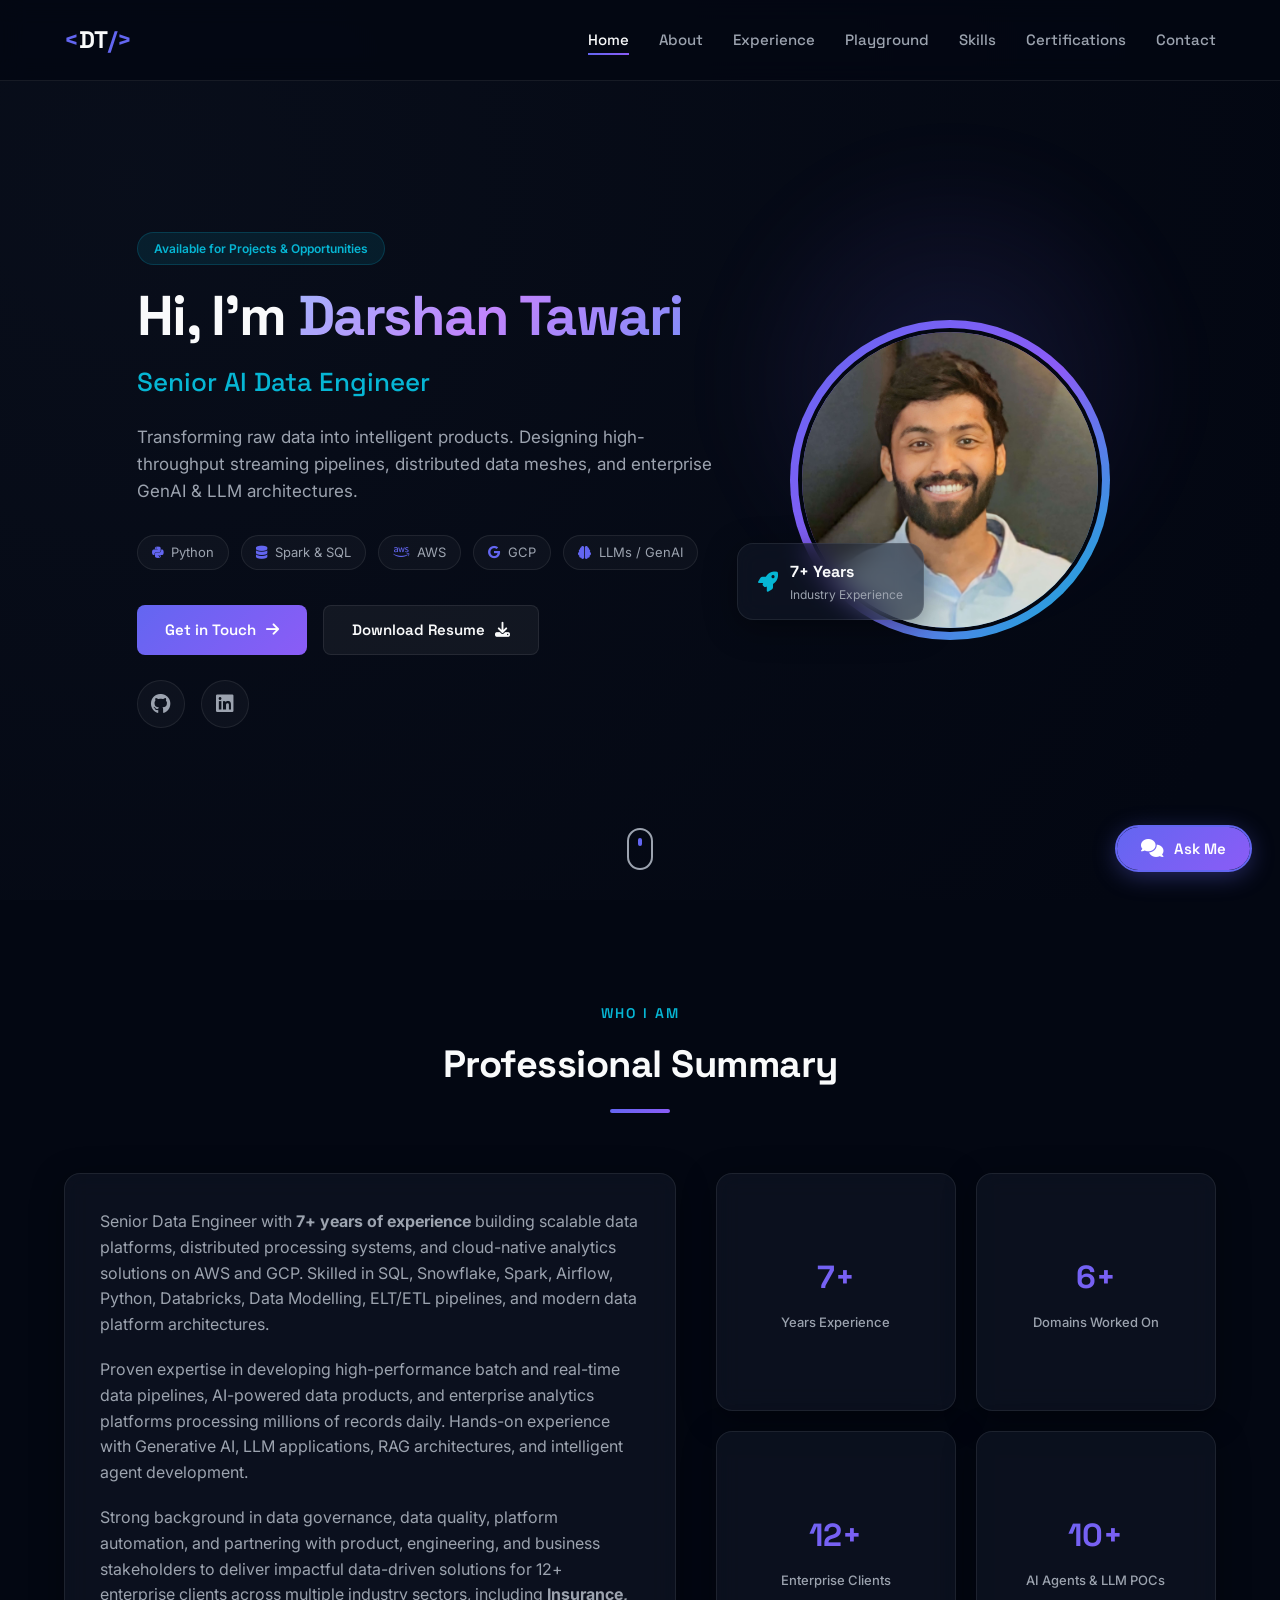
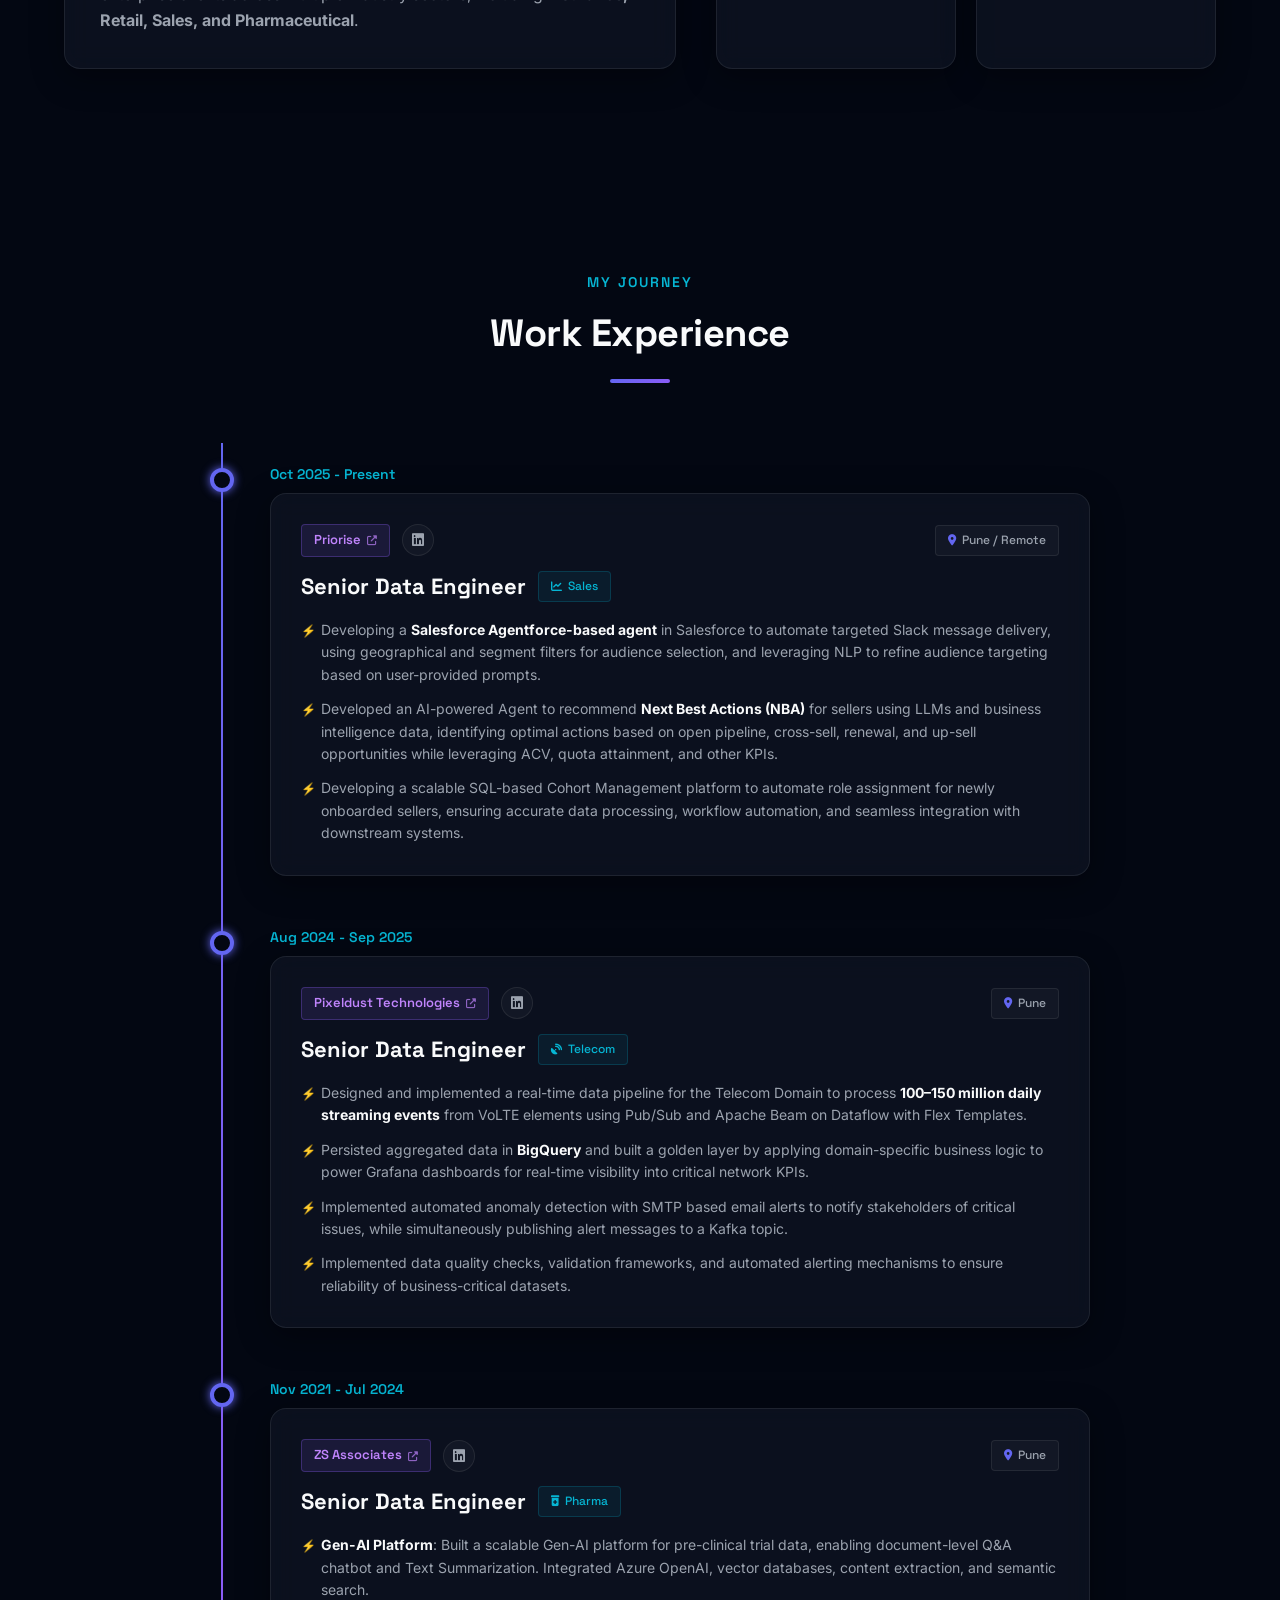
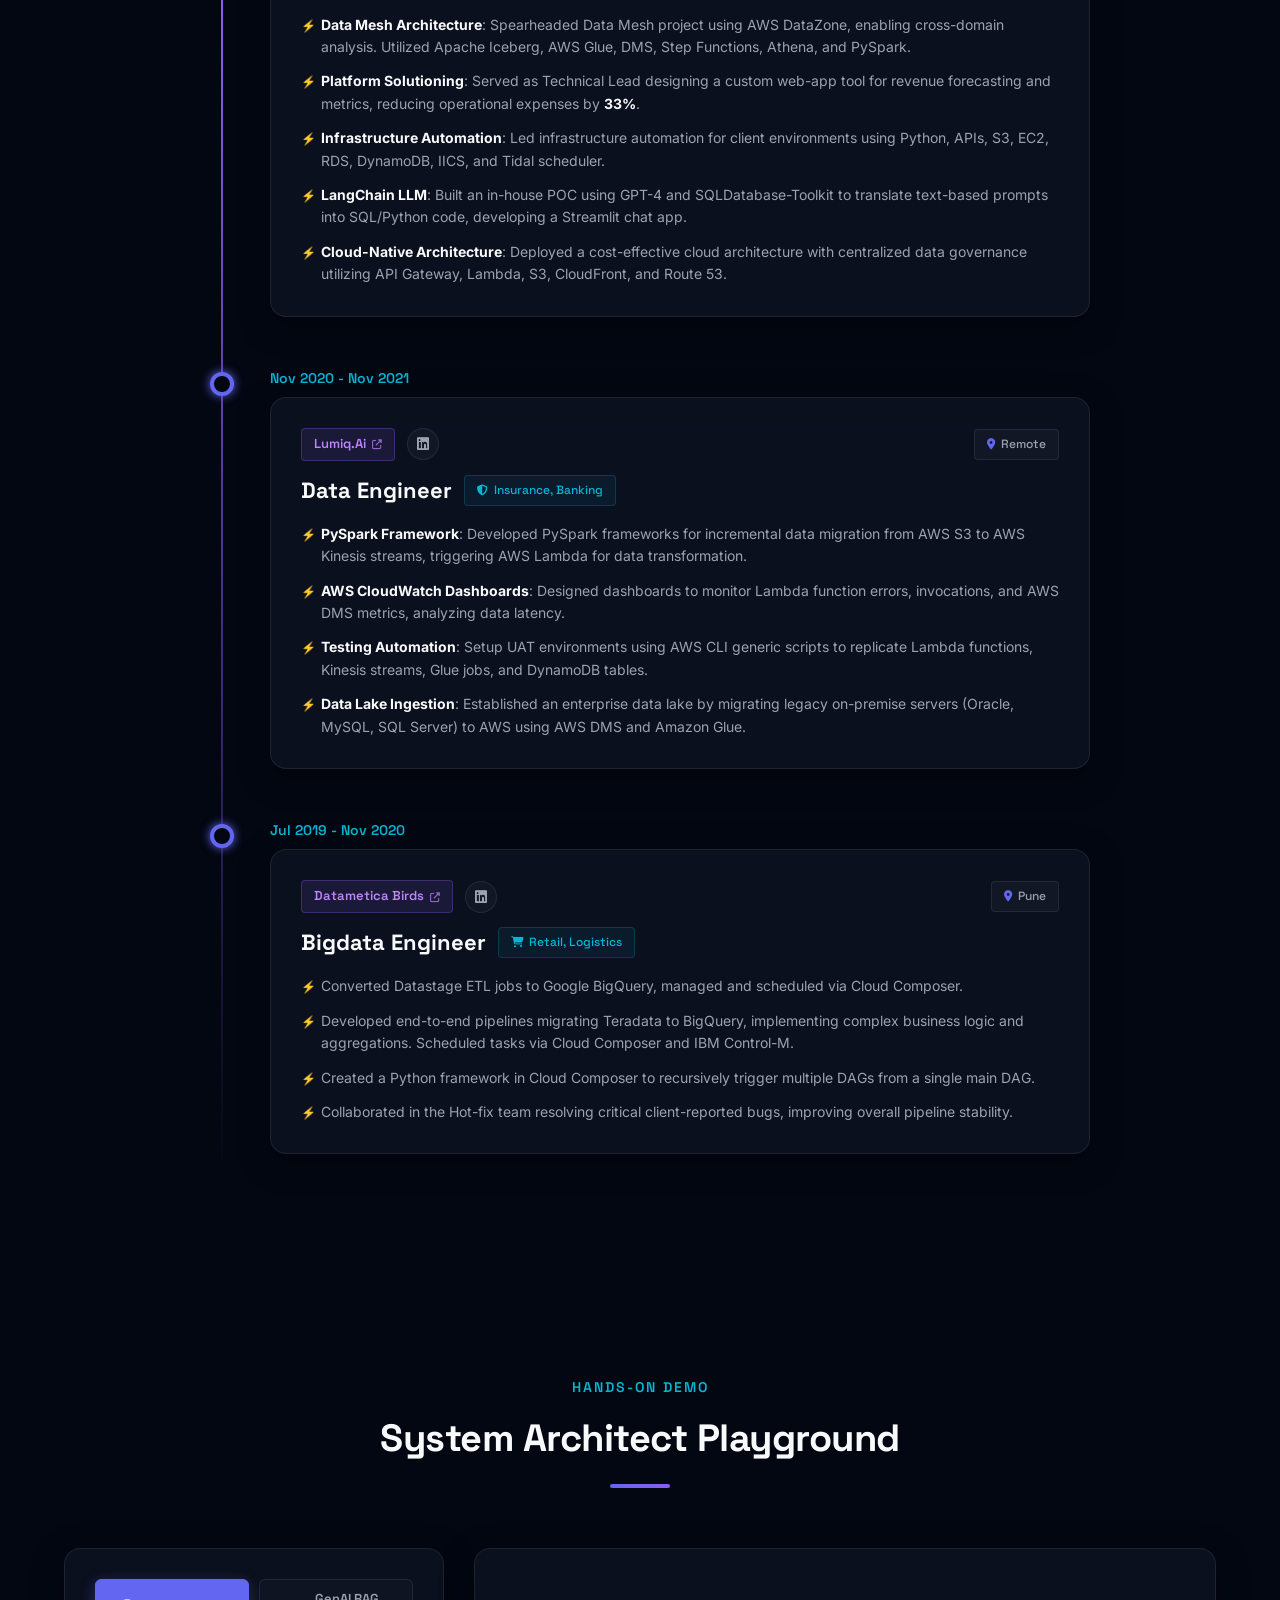
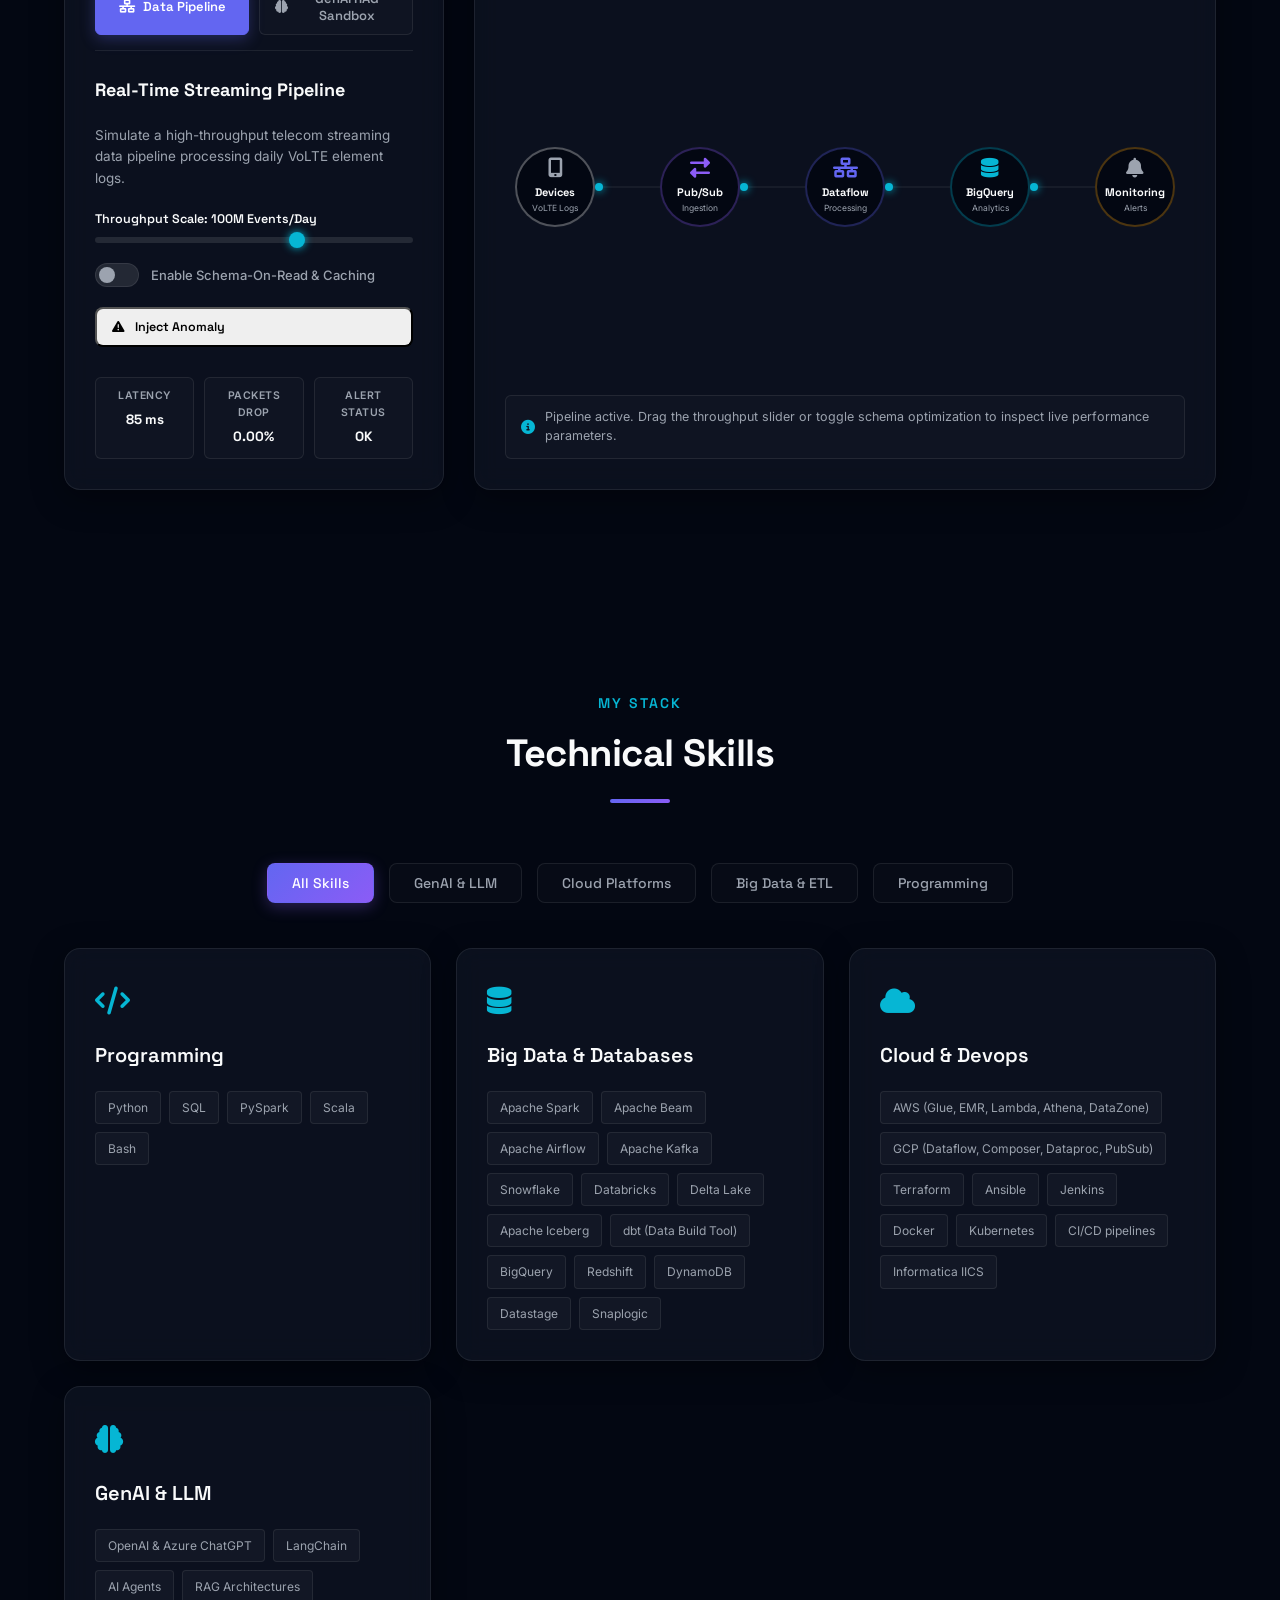
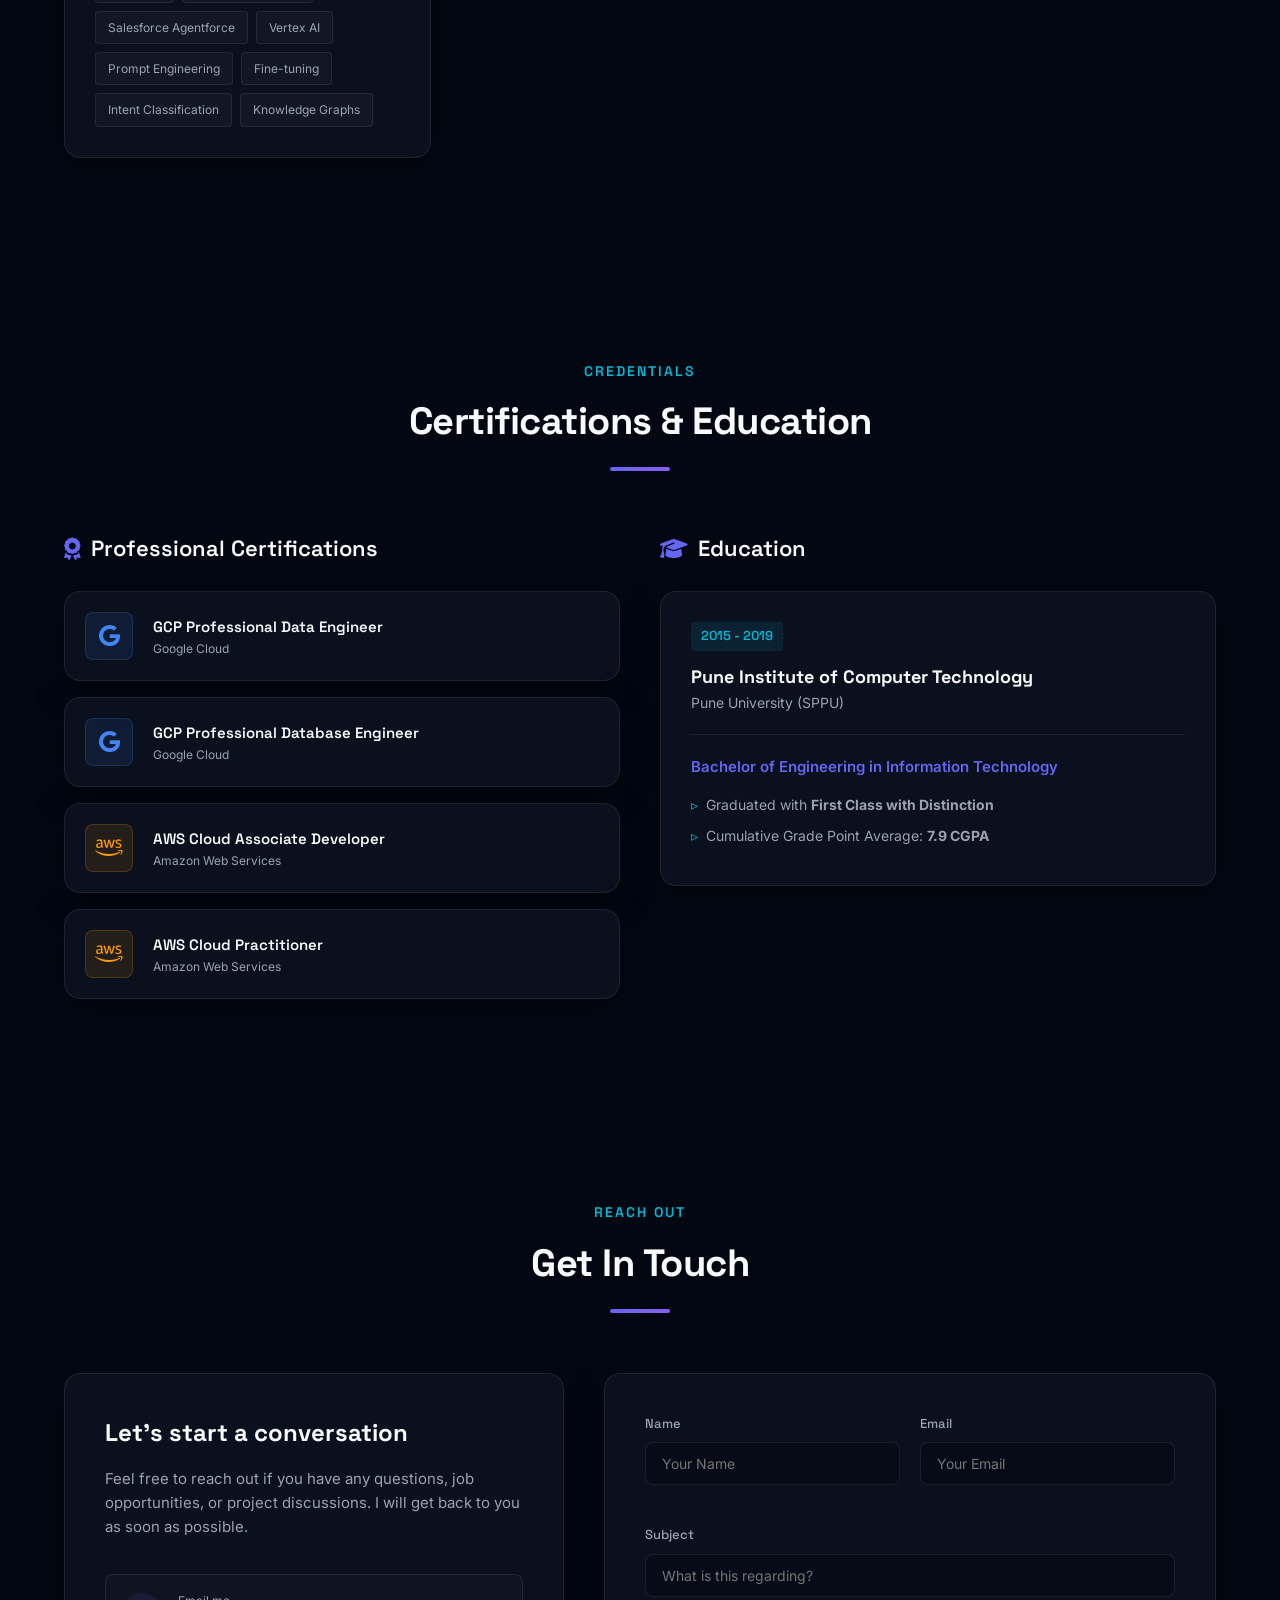
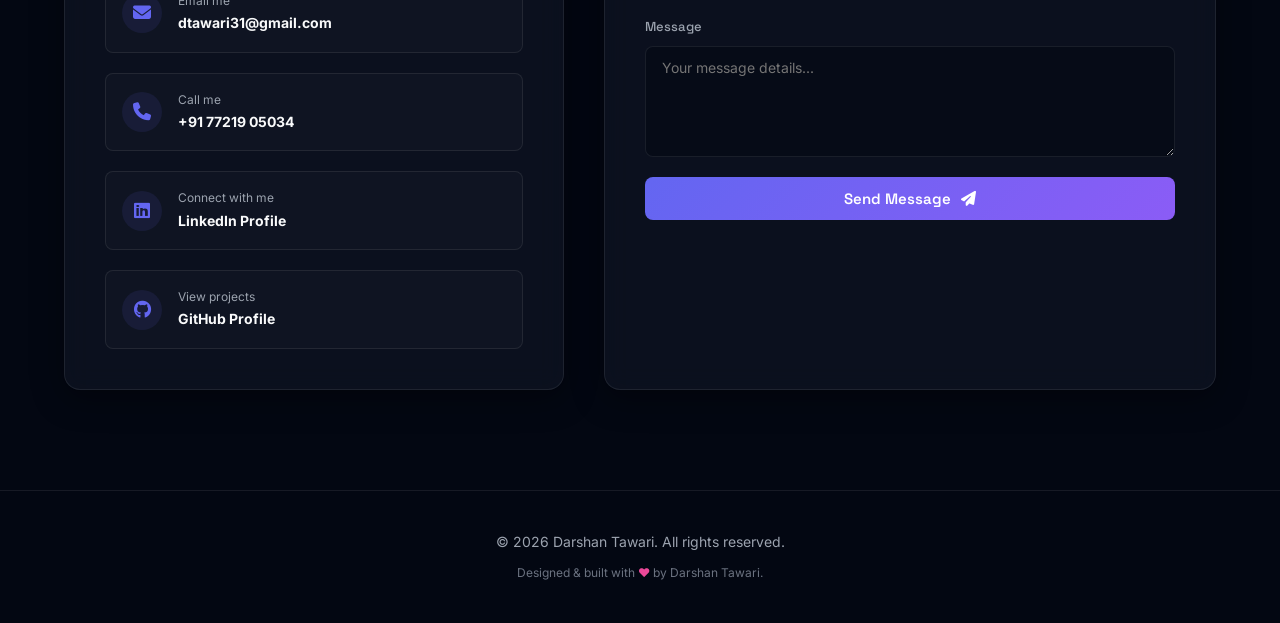
==== commit 4ebf664e: "feat: Restructure profile stats grid tiles on main branch" ====
--- a/index.html
+++ b/index.html
@@ -120,12 +120,12 @@
                         <p>Years Experience</p>
                     </div>
                     <div class="stat-card glass-card">
-                        <h3>150M+</h3>
-                        <p>Events/Day (6+ Domains)</p>
+                        <h3>6+</h3>
+                        <p>Domains Worked On</p>
                     </div>
                     <div class="stat-card glass-card">
-                        <h3>33%</h3>
-                        <p>Cloud Expense Drop ($120K+ ARR)</p>
+                        <h3>12+</h3>
+                        <p>Enterprise Clients</p>
                     </div>
                     <div class="stat-card glass-card">
                         <h3>10+</h3>
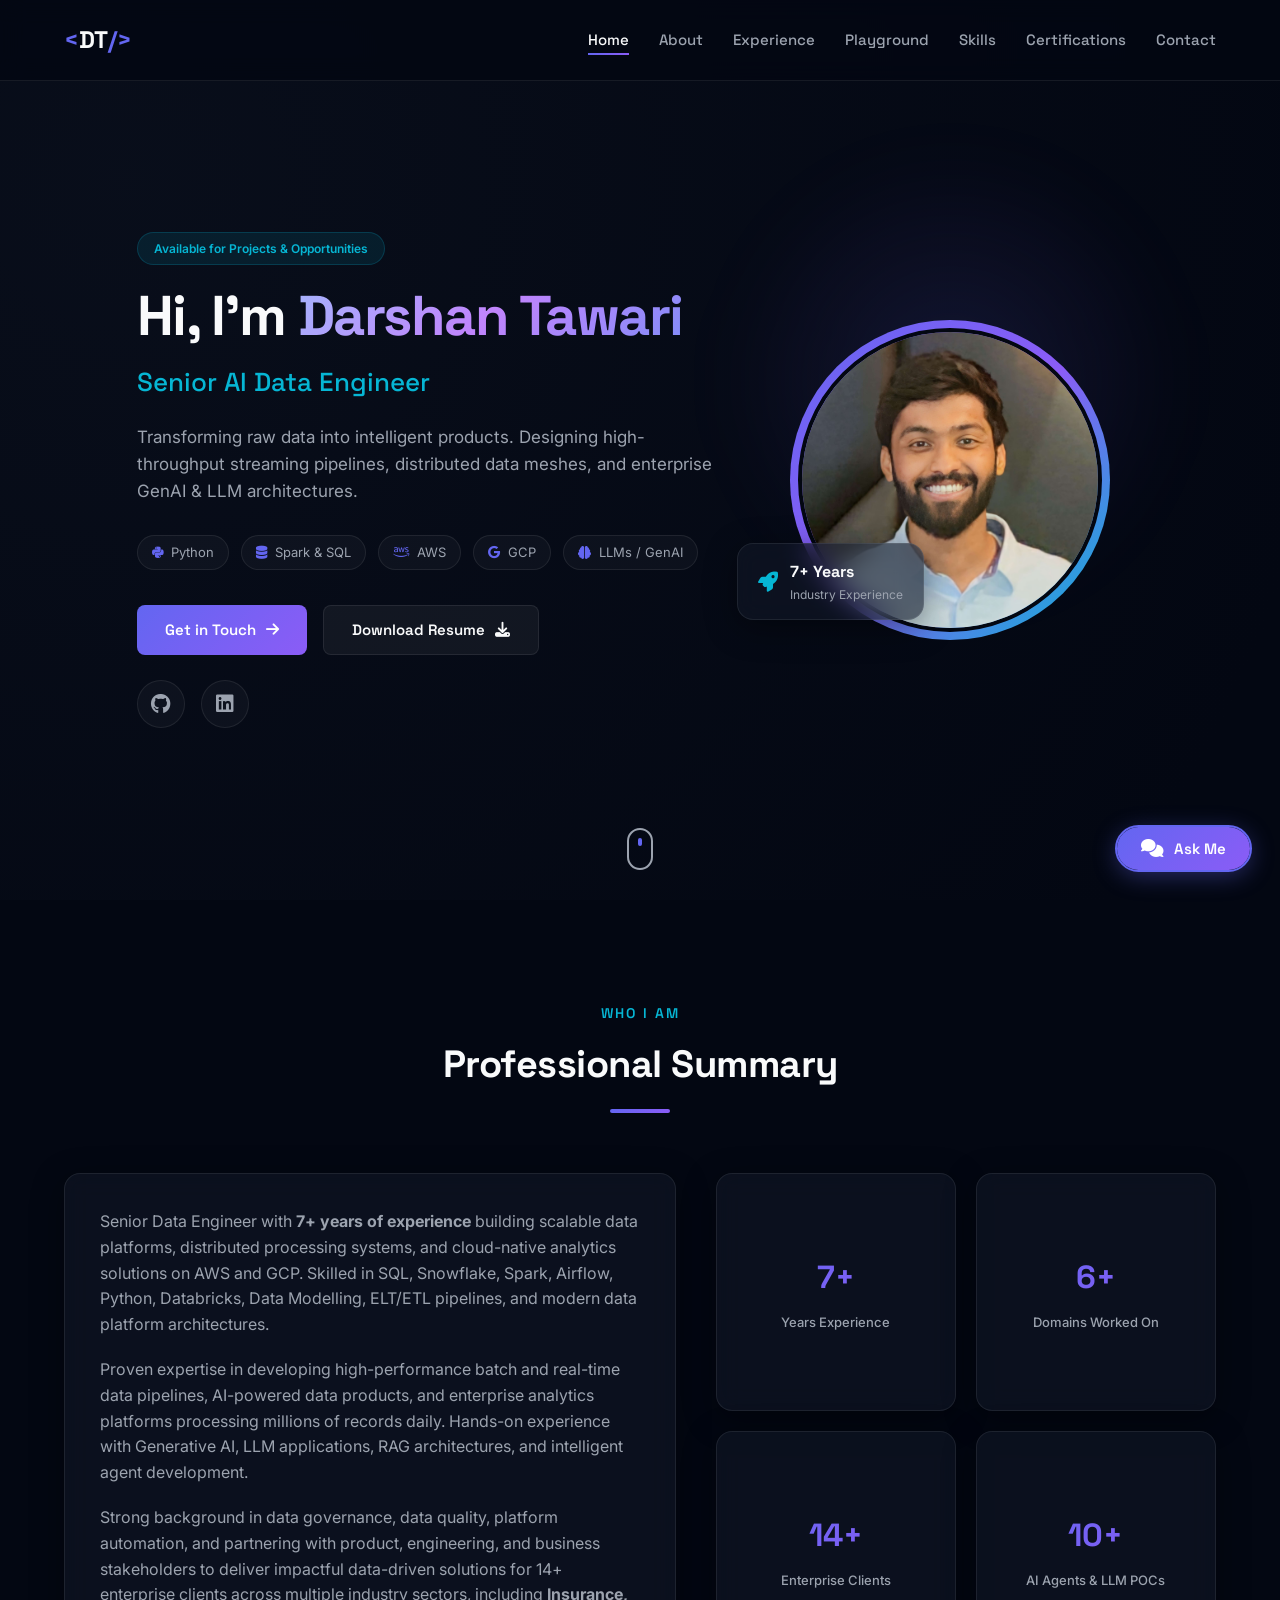
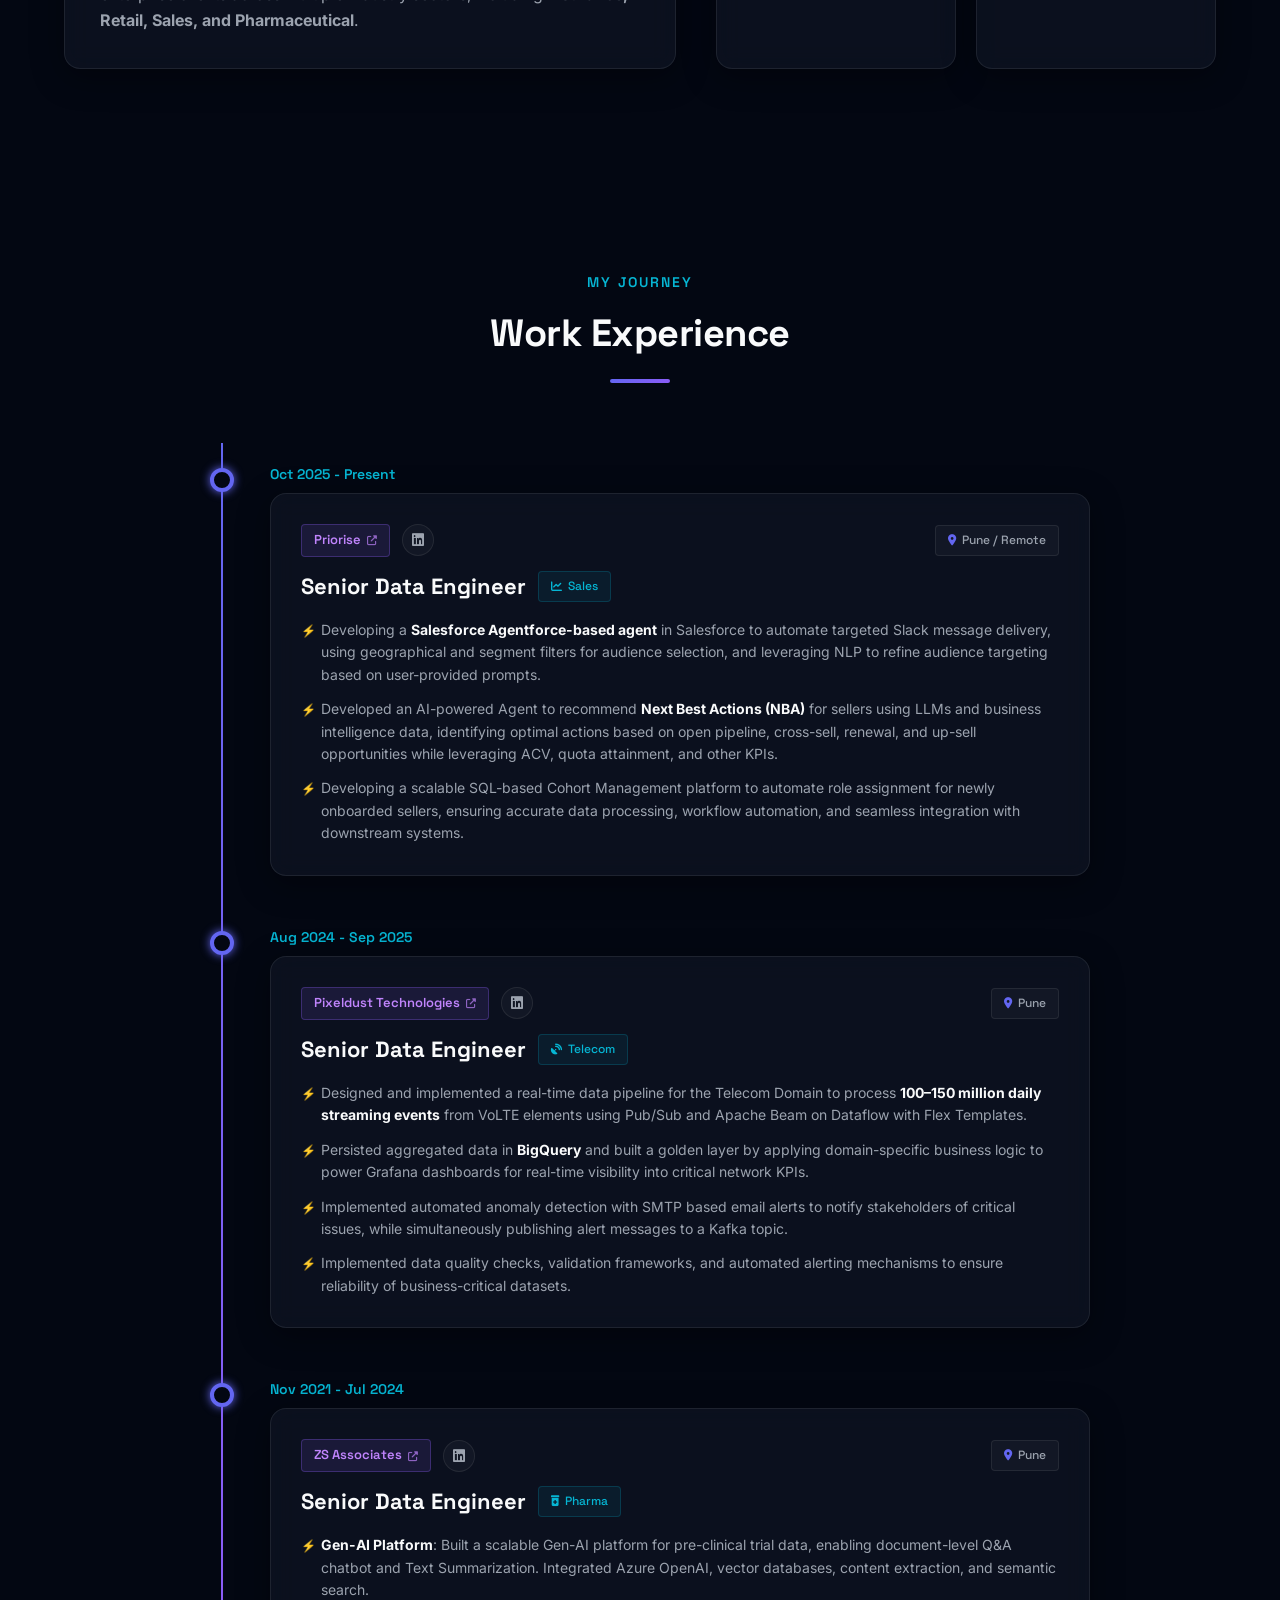
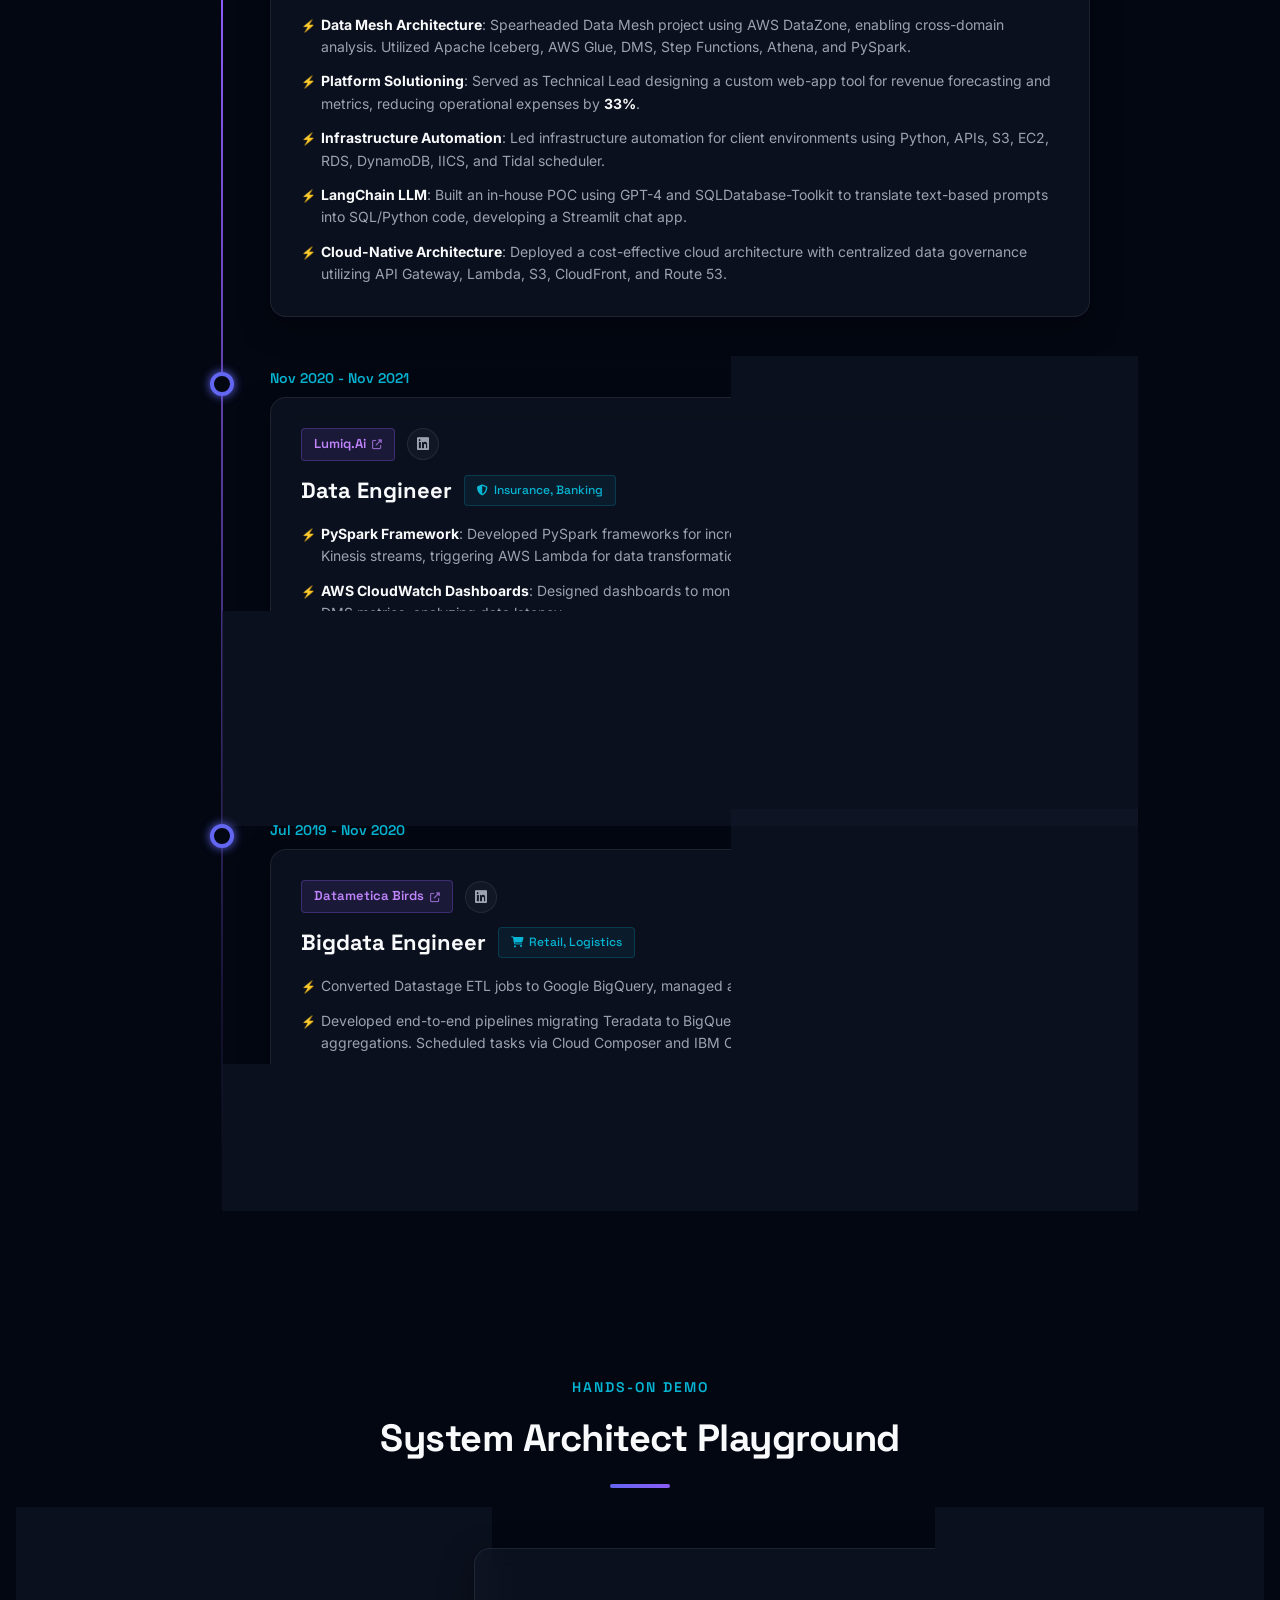
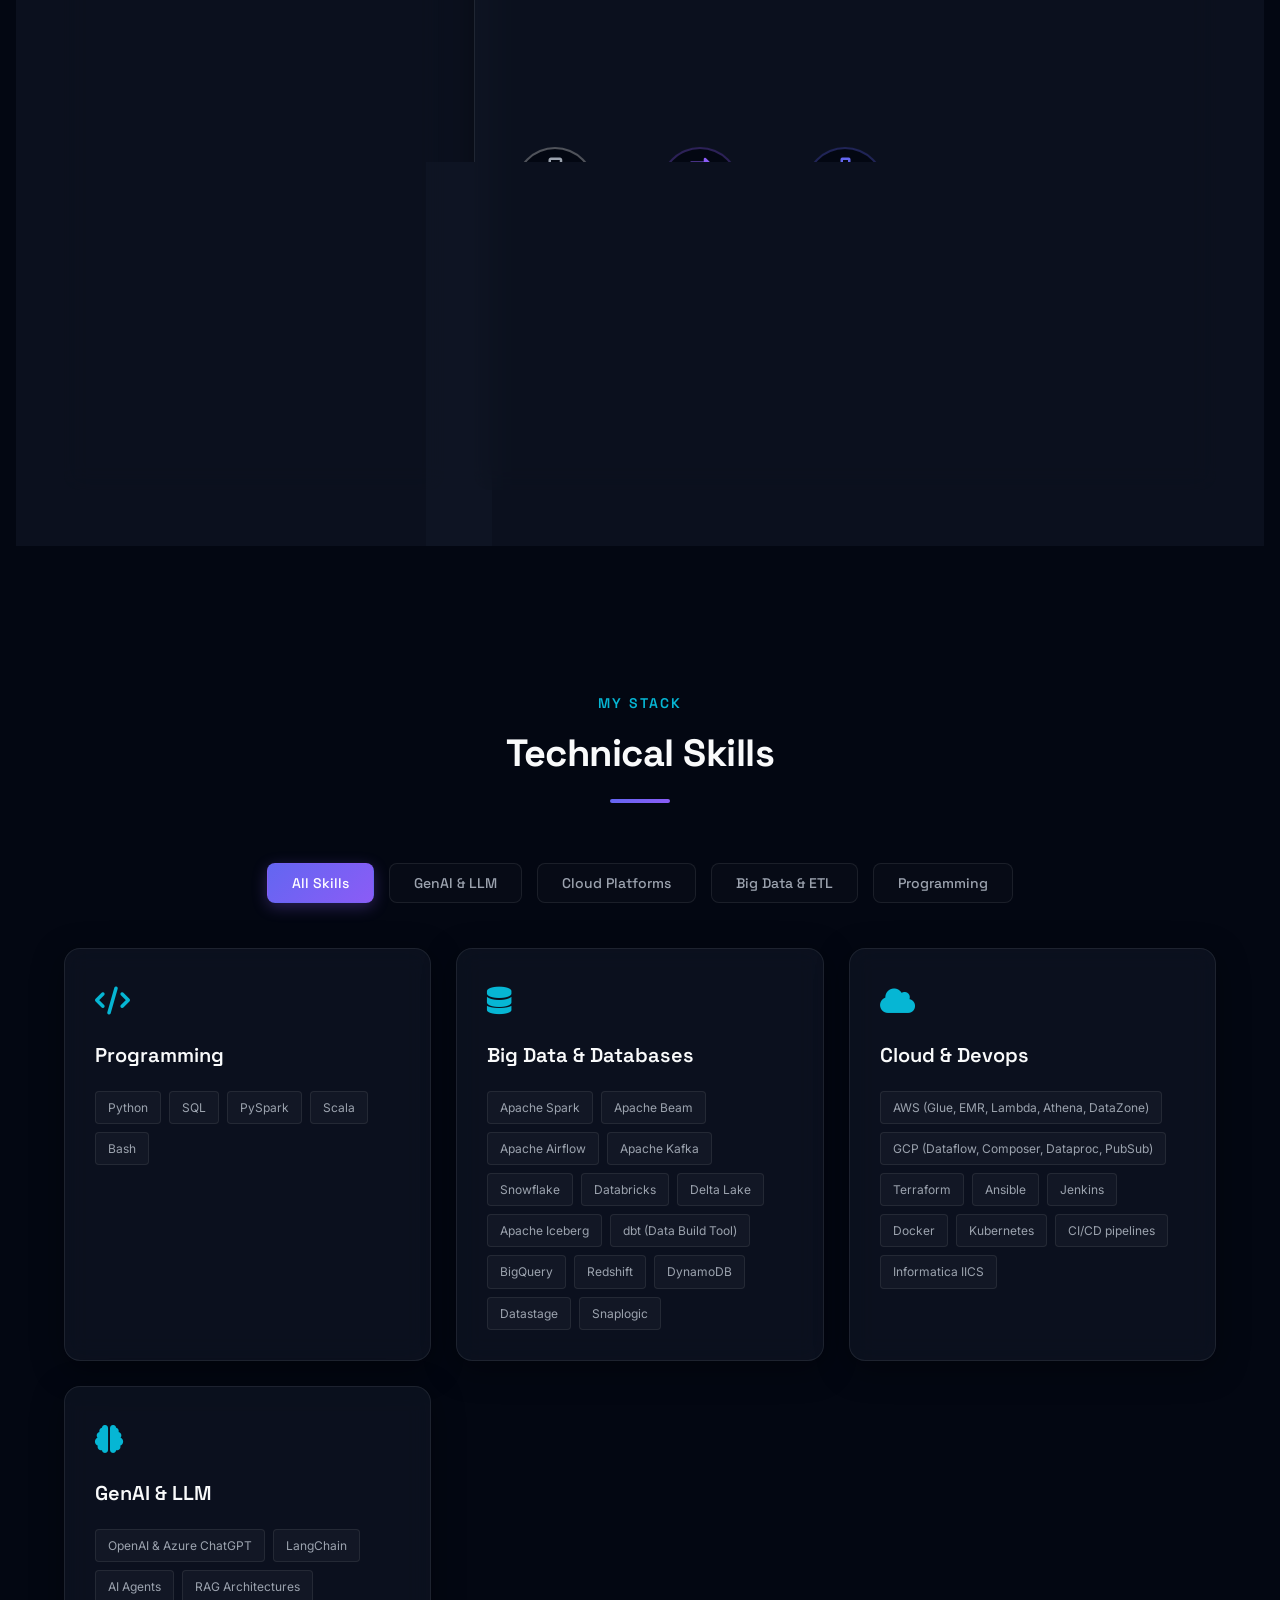
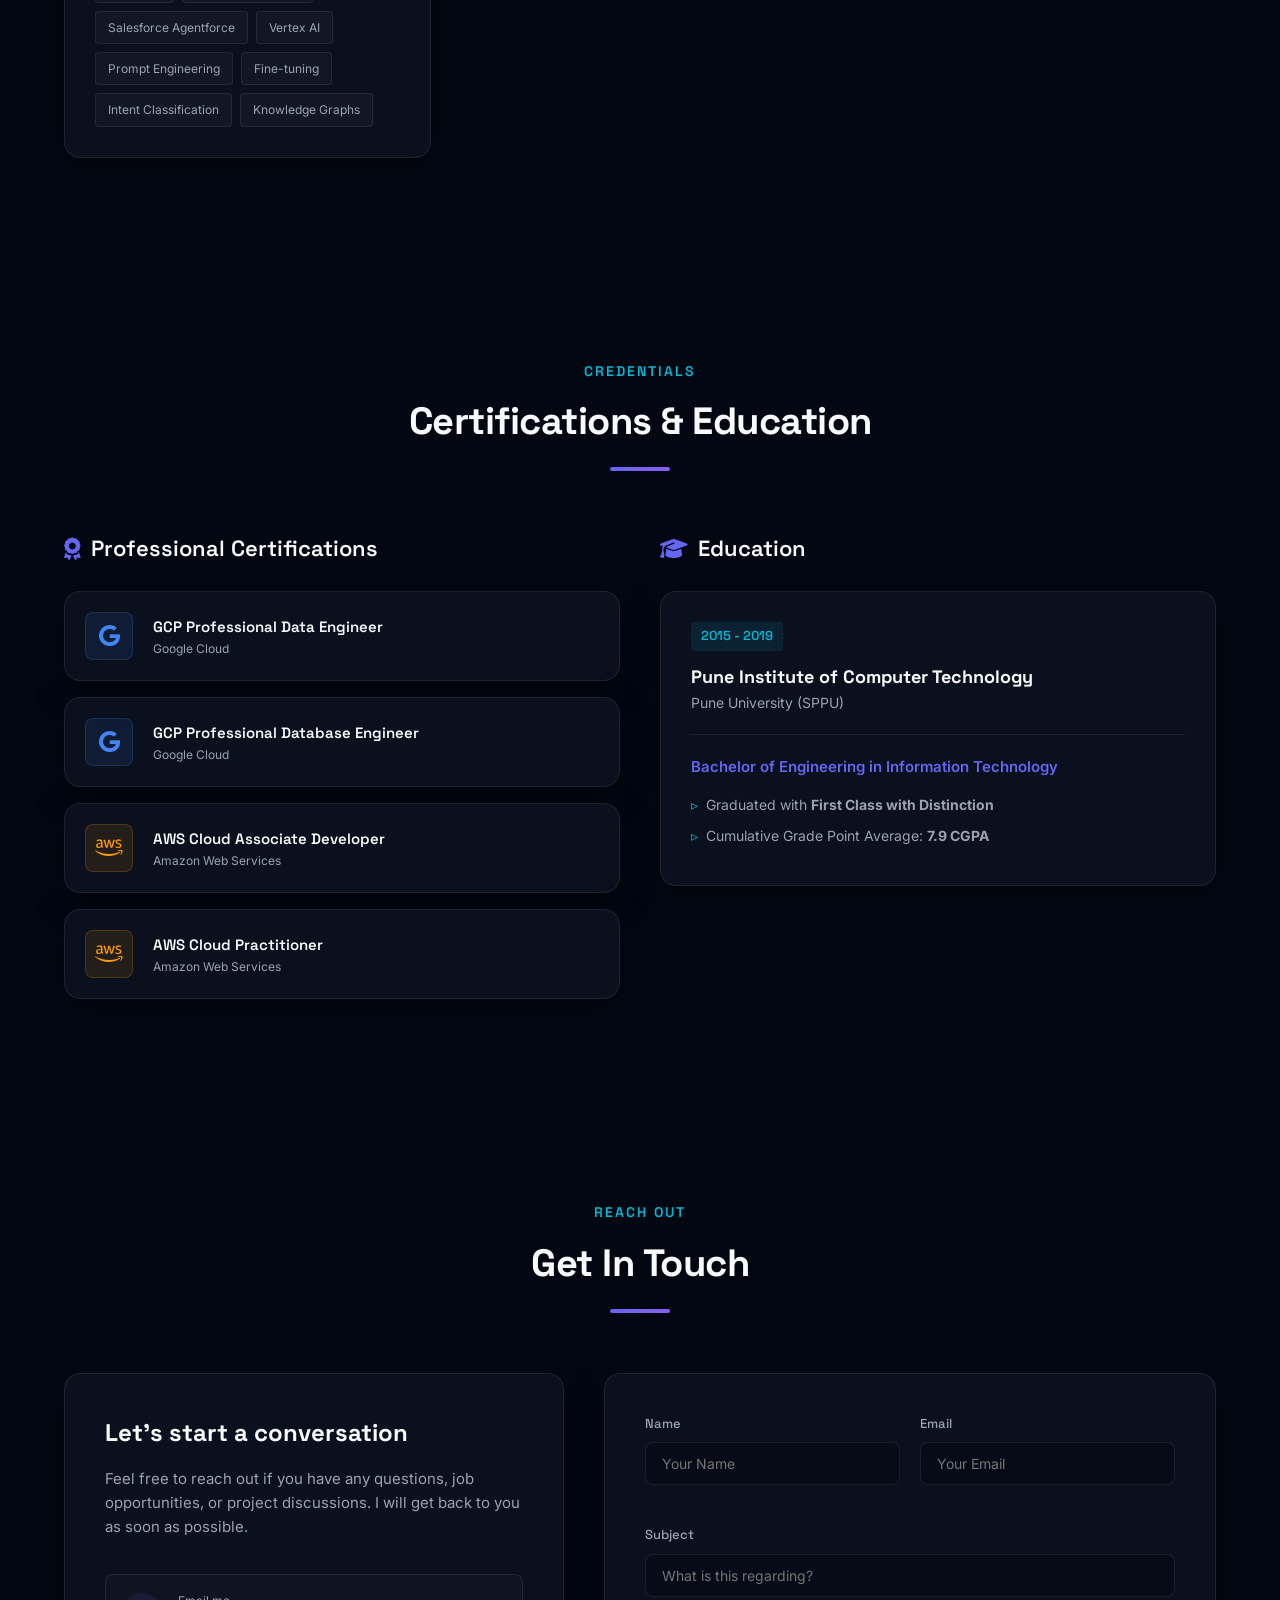
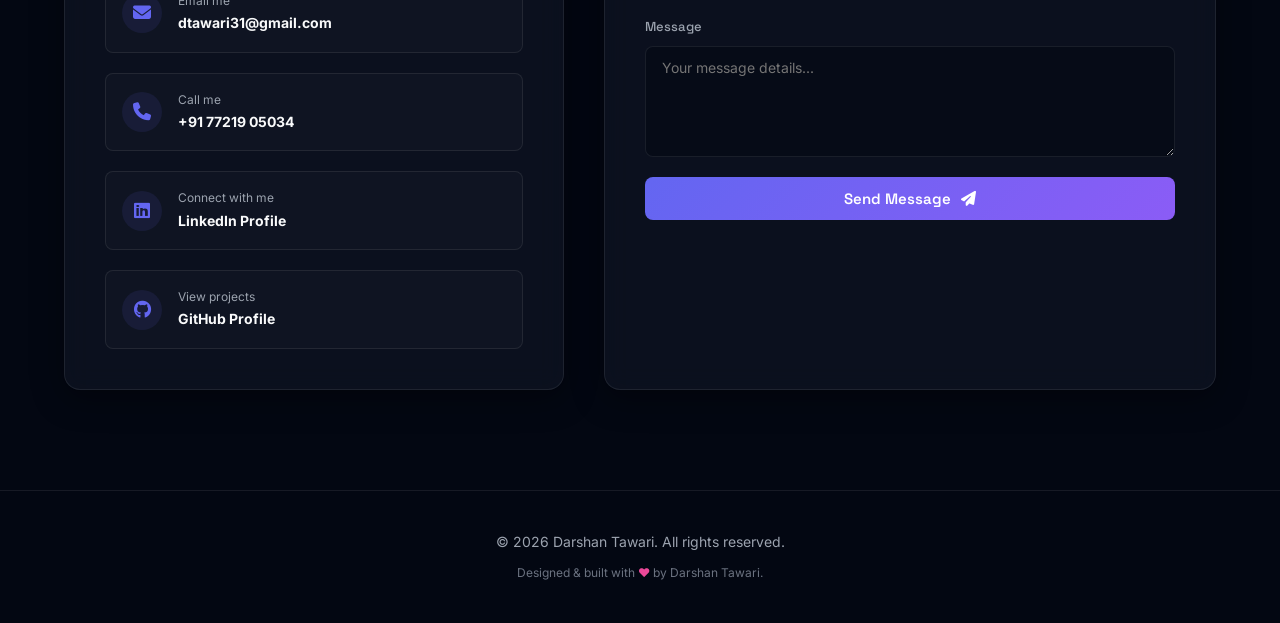
==== commit d0159496: "feat: Increase enterprise clients count to 14+" ====
--- a/index.html
+++ b/index.html
@@ -110,7 +110,7 @@
                         Proven expertise in developing high-performance batch and real-time data pipelines, AI-powered data products, and enterprise analytics platforms processing millions of records daily. Hands-on experience with Generative AI, LLM applications, RAG architectures, and intelligent agent development.
                     </p>
                     <p>
-                        Strong background in data governance, data quality, platform automation, and partnering with product, engineering, and business stakeholders to deliver impactful data-driven solutions for 12+ enterprise clients across multiple industry sectors, including <strong>Insurance, Retail, Sales, and Pharmaceutical</strong>.
+                        Strong background in data governance, data quality, platform automation, and partnering with product, engineering, and business stakeholders to deliver impactful data-driven solutions for 14+ enterprise clients across multiple industry sectors, including <strong>Insurance, Retail, Sales, and Pharmaceutical</strong>.
                     </p>
                 </div>
                 
@@ -124,7 +124,7 @@
                         <p>Domains Worked On</p>
                     </div>
                     <div class="stat-card glass-card">
-                        <h3>12+</h3>
+                        <h3>14+</h3>
                         <p>Enterprise Clients</p>
                     </div>
                     <div class="stat-card glass-card">
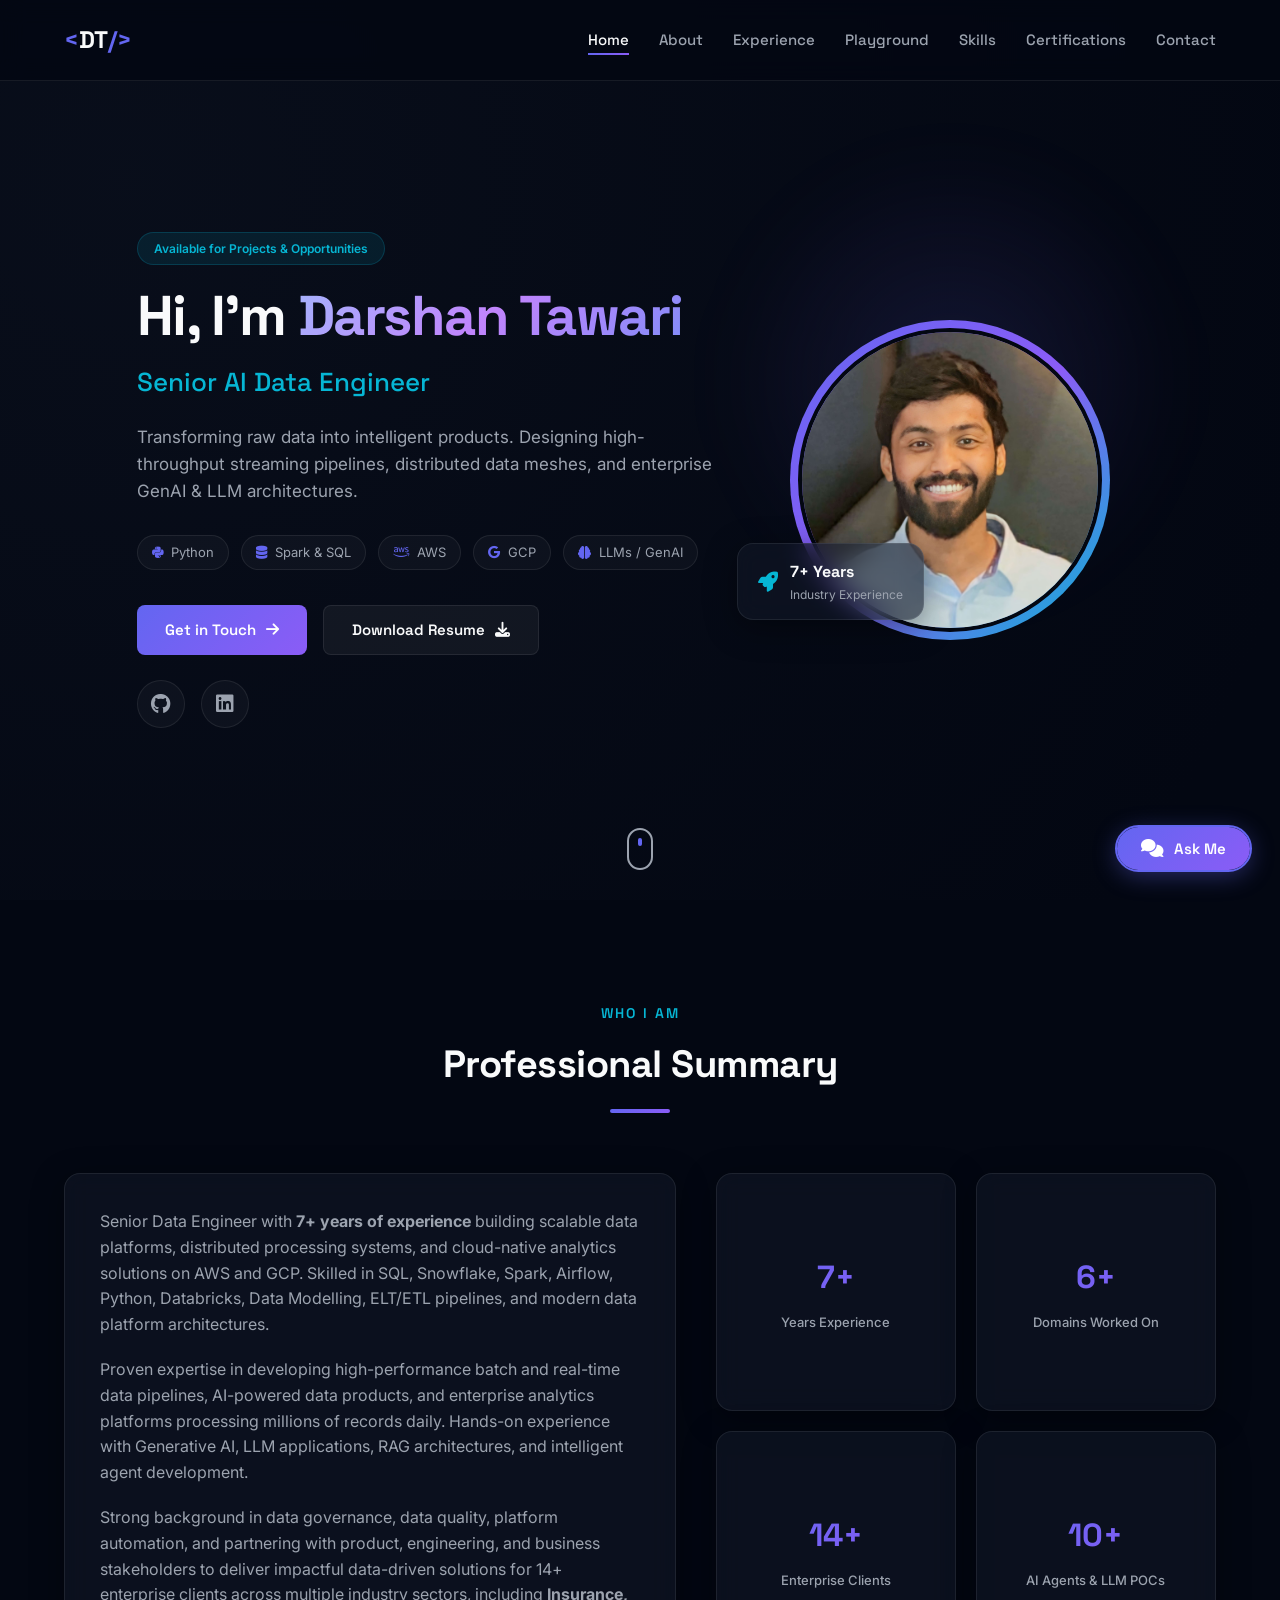
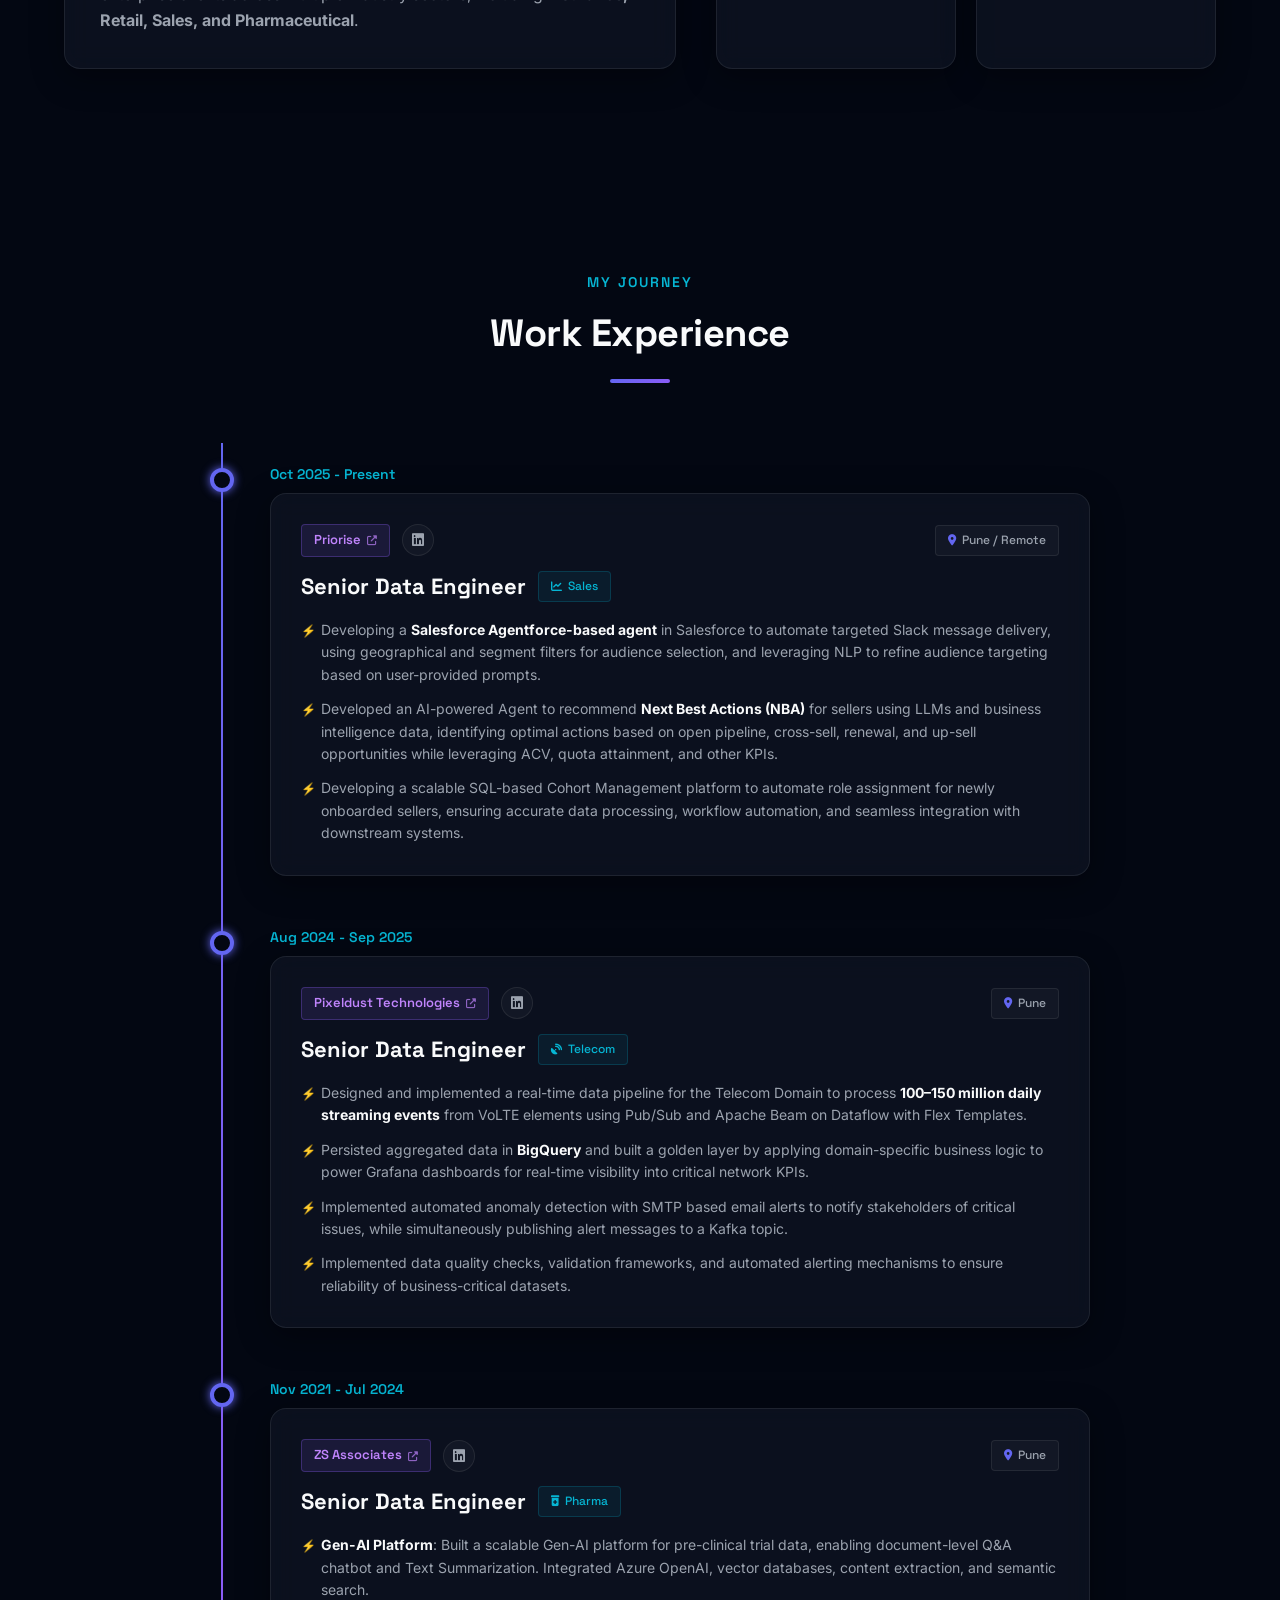
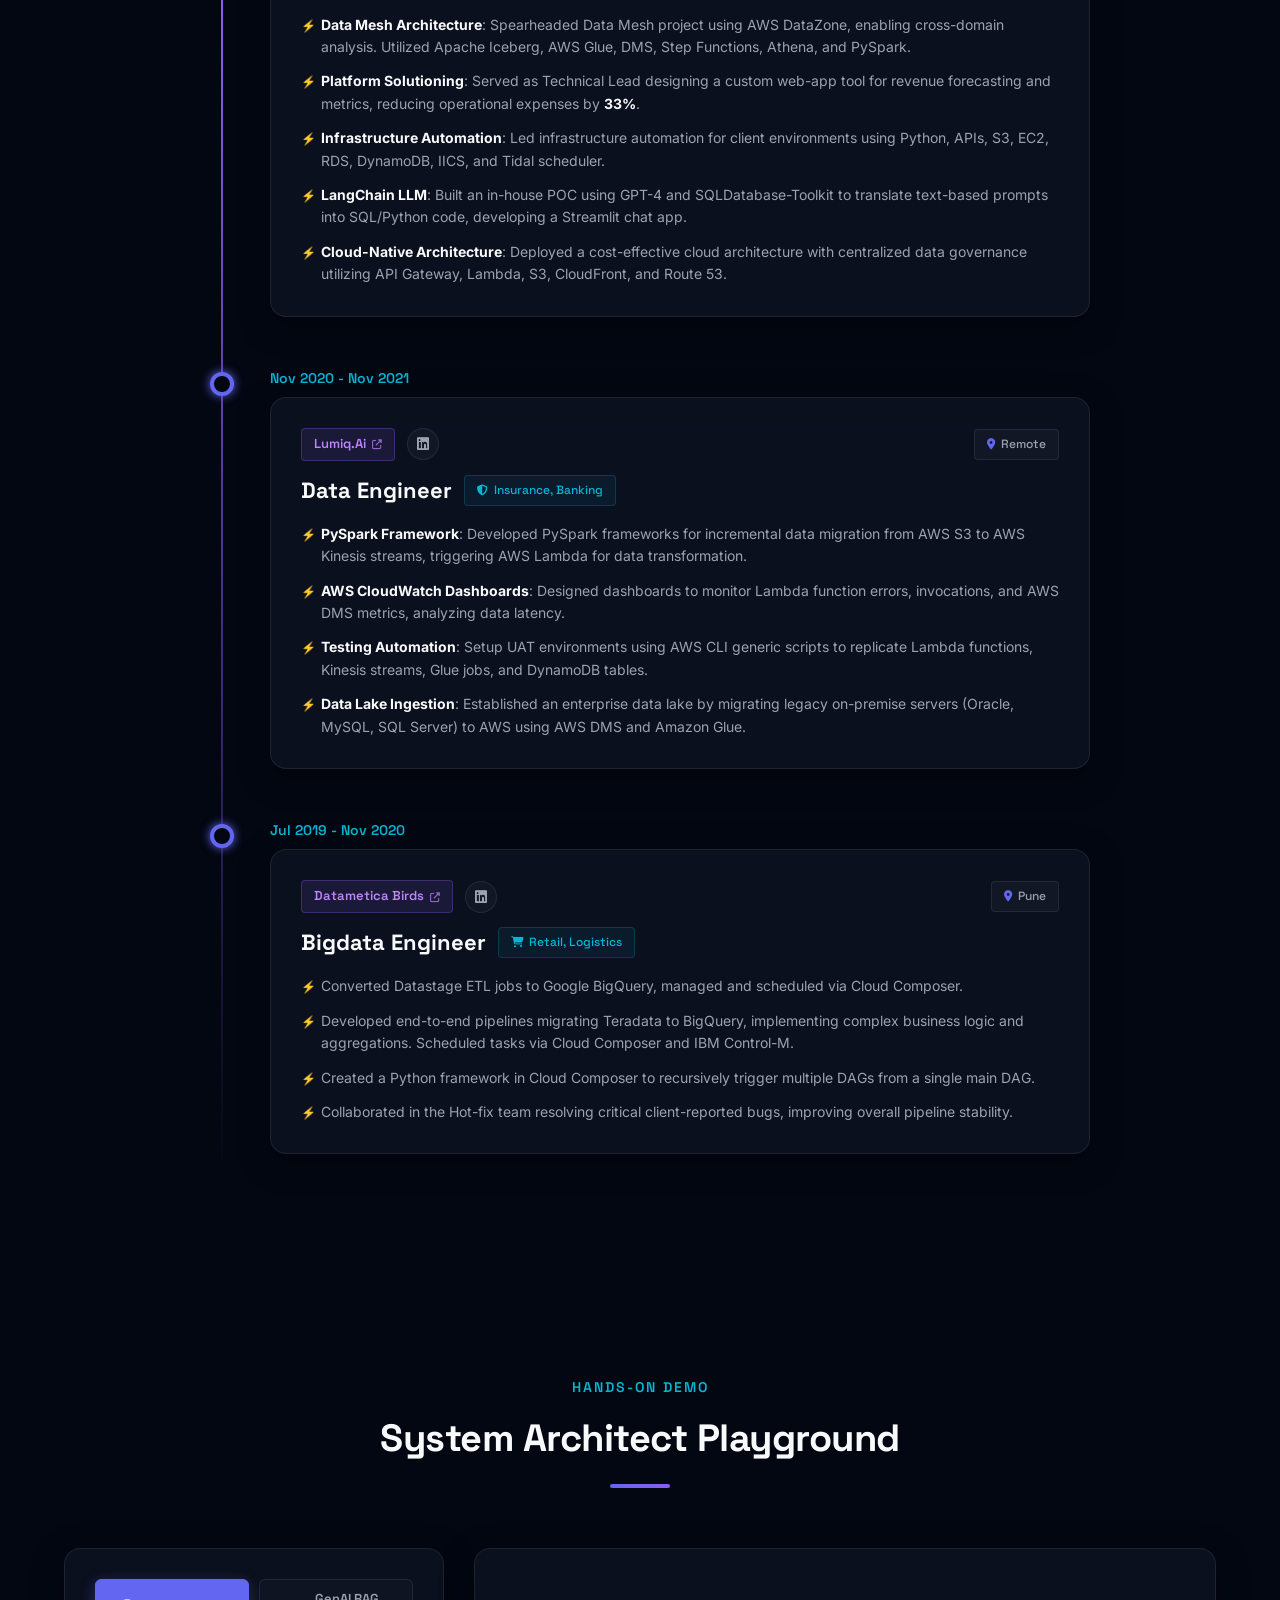
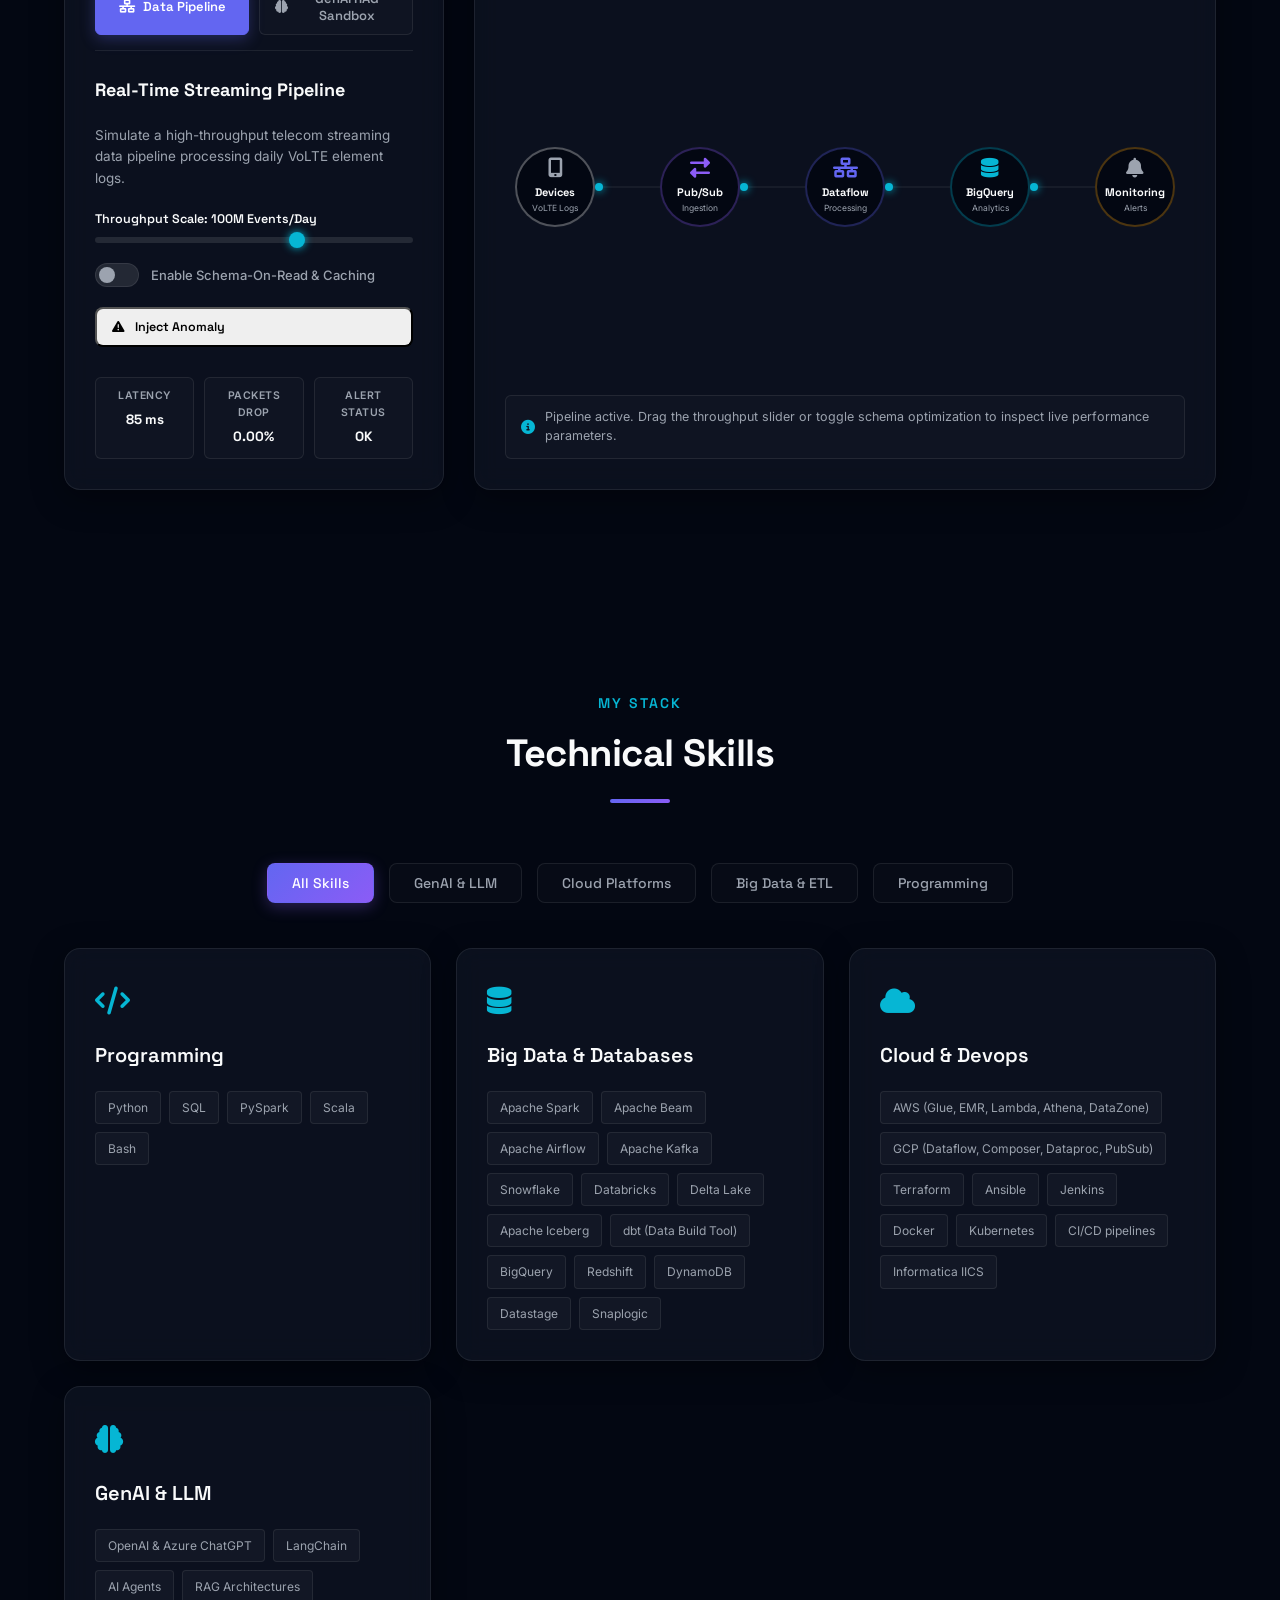
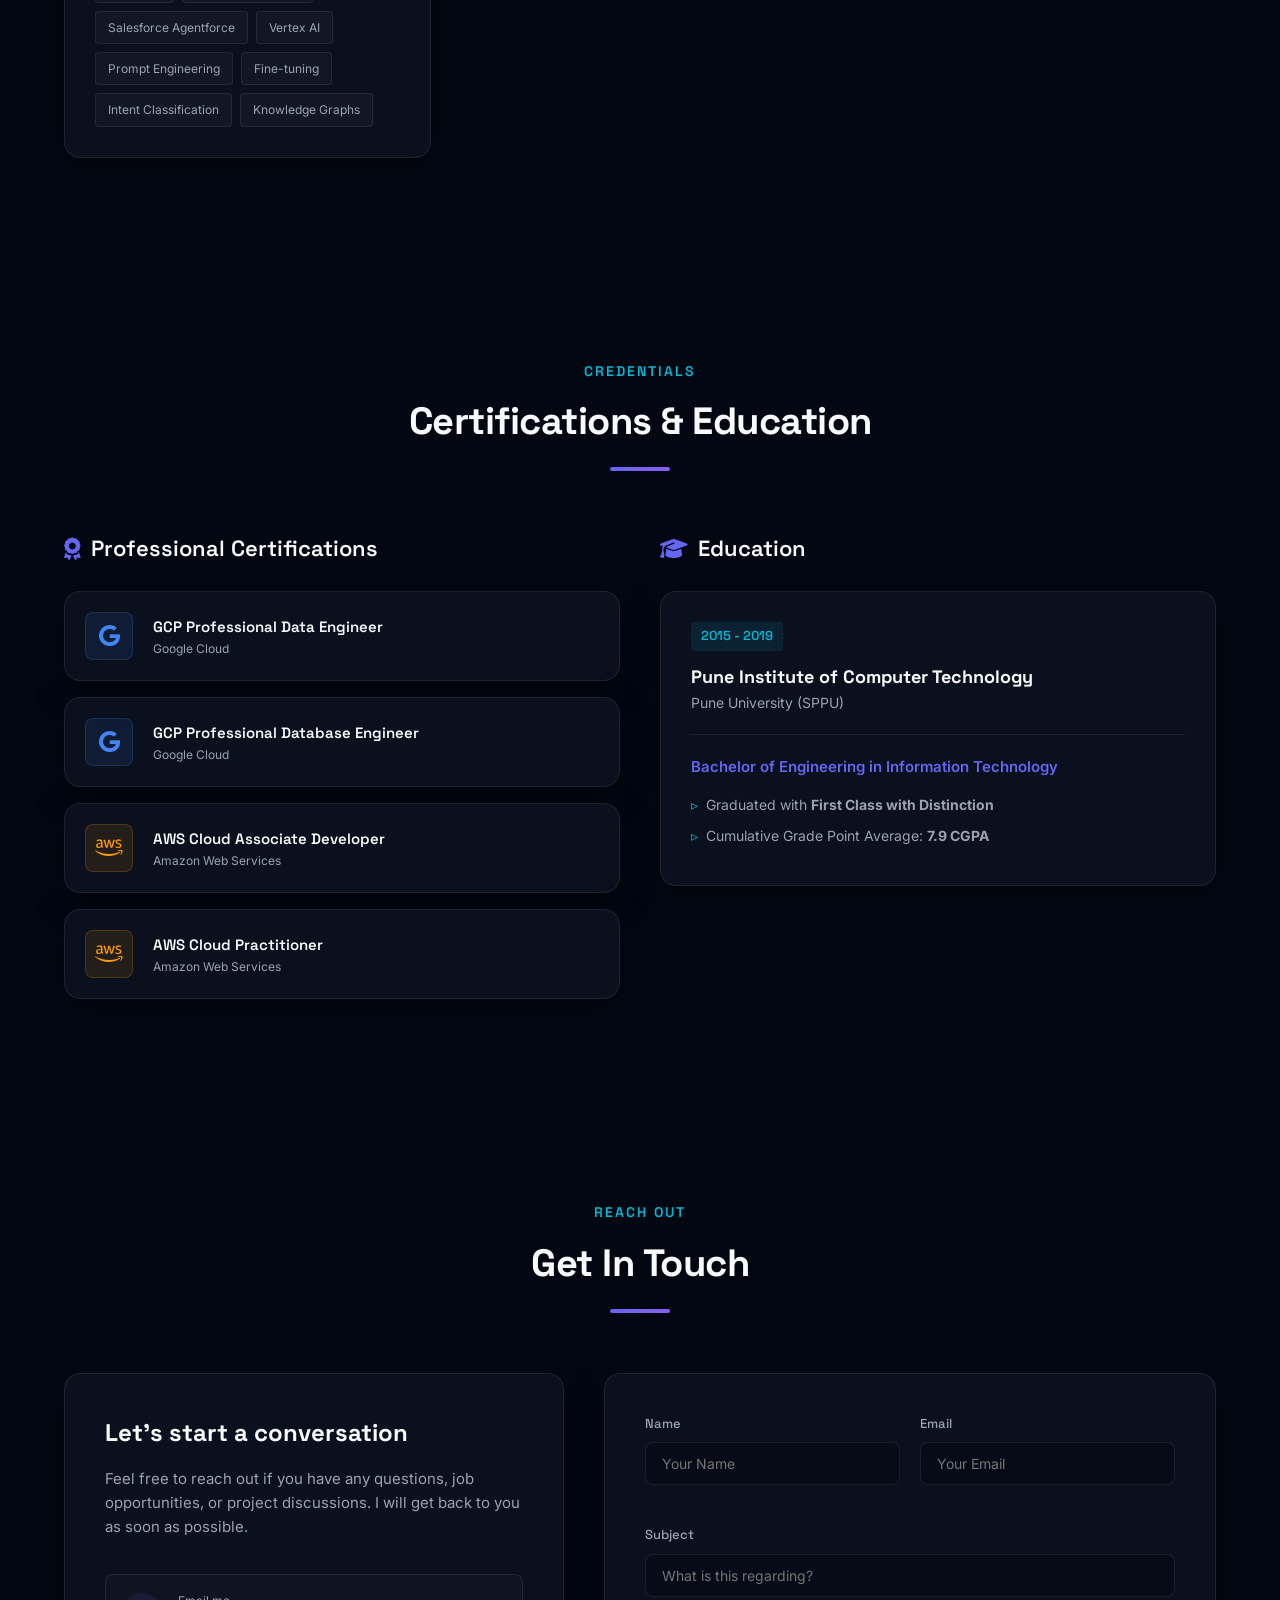
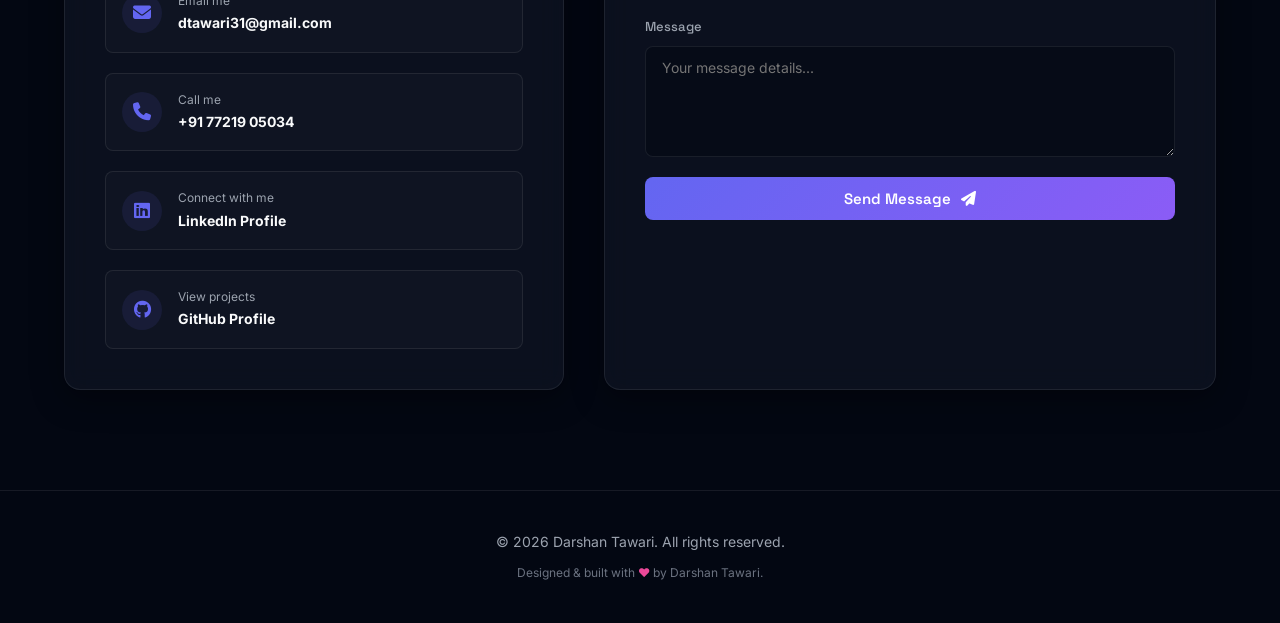
==== commit 4393be91: "feat: Add SVG favicon matching branding to browser tabs" ====
--- a/index.html
+++ b/index.html
@@ -5,6 +5,7 @@
     <meta name="viewport" content="width=device-width, initial-scale=1.0">
     <meta name="description" content="Darshan Tawari - Senior AI Data Engineer portfolio. Specialized in Spark, SQL, Python, AWS, GCP, GenAI, and LLMs with 7+ years of experience.">
     <title>Darshan Tawari | Senior AI Data Engineer</title>
+    <link rel="icon" type="image/svg+xml" href="data:image/svg+xml,%3Csvg xmlns='http://www.w3.org/2000/svg' viewBox='0 0 100 100'%3E%3Ccircle cx='50' cy='50' r='48' fill='%23030712' stroke='%238b5cf6' stroke-width='4'/%3E%3Ctext x='50%25' y='58%25' dominant-baseline='middle' text-anchor='middle' font-family='sans-serif' font-size='32' font-weight='bold' fill='%23ffffff'%3E%3Ctspan fill='%238b5cf6'%3E%26lt;%3C/tspan%3EDT%3Ctspan fill='%2306b6d4'%3E/%26gt;%3C/tspan%3E%3C/text%3E%3C/svg%3E">
     <link rel="stylesheet" href="style.css">
     <!-- Google Fonts -->
     <link href="https://fonts.googleapis.com/css2?family=Space+Grotesk:wght@400;500;600;700&family=Inter:wght@300;400;500;600;700&display=swap" rel="stylesheet">
